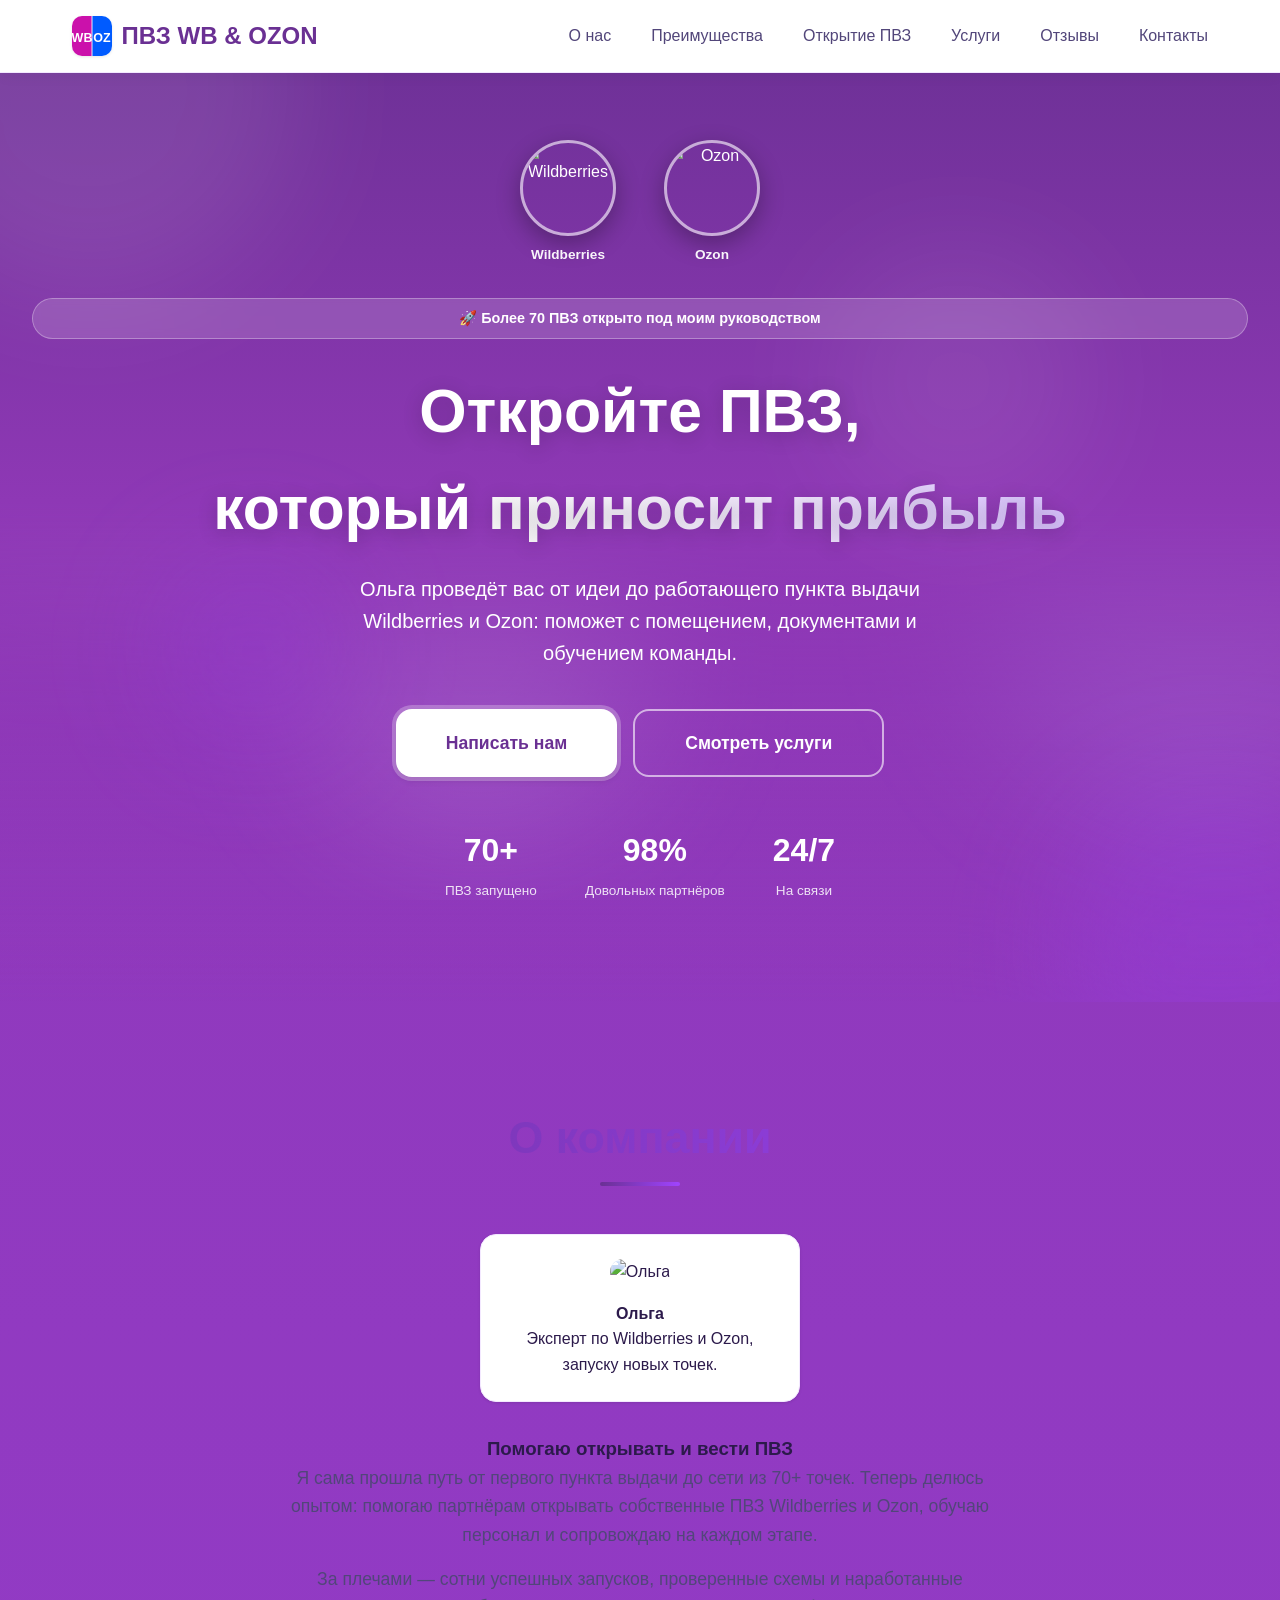
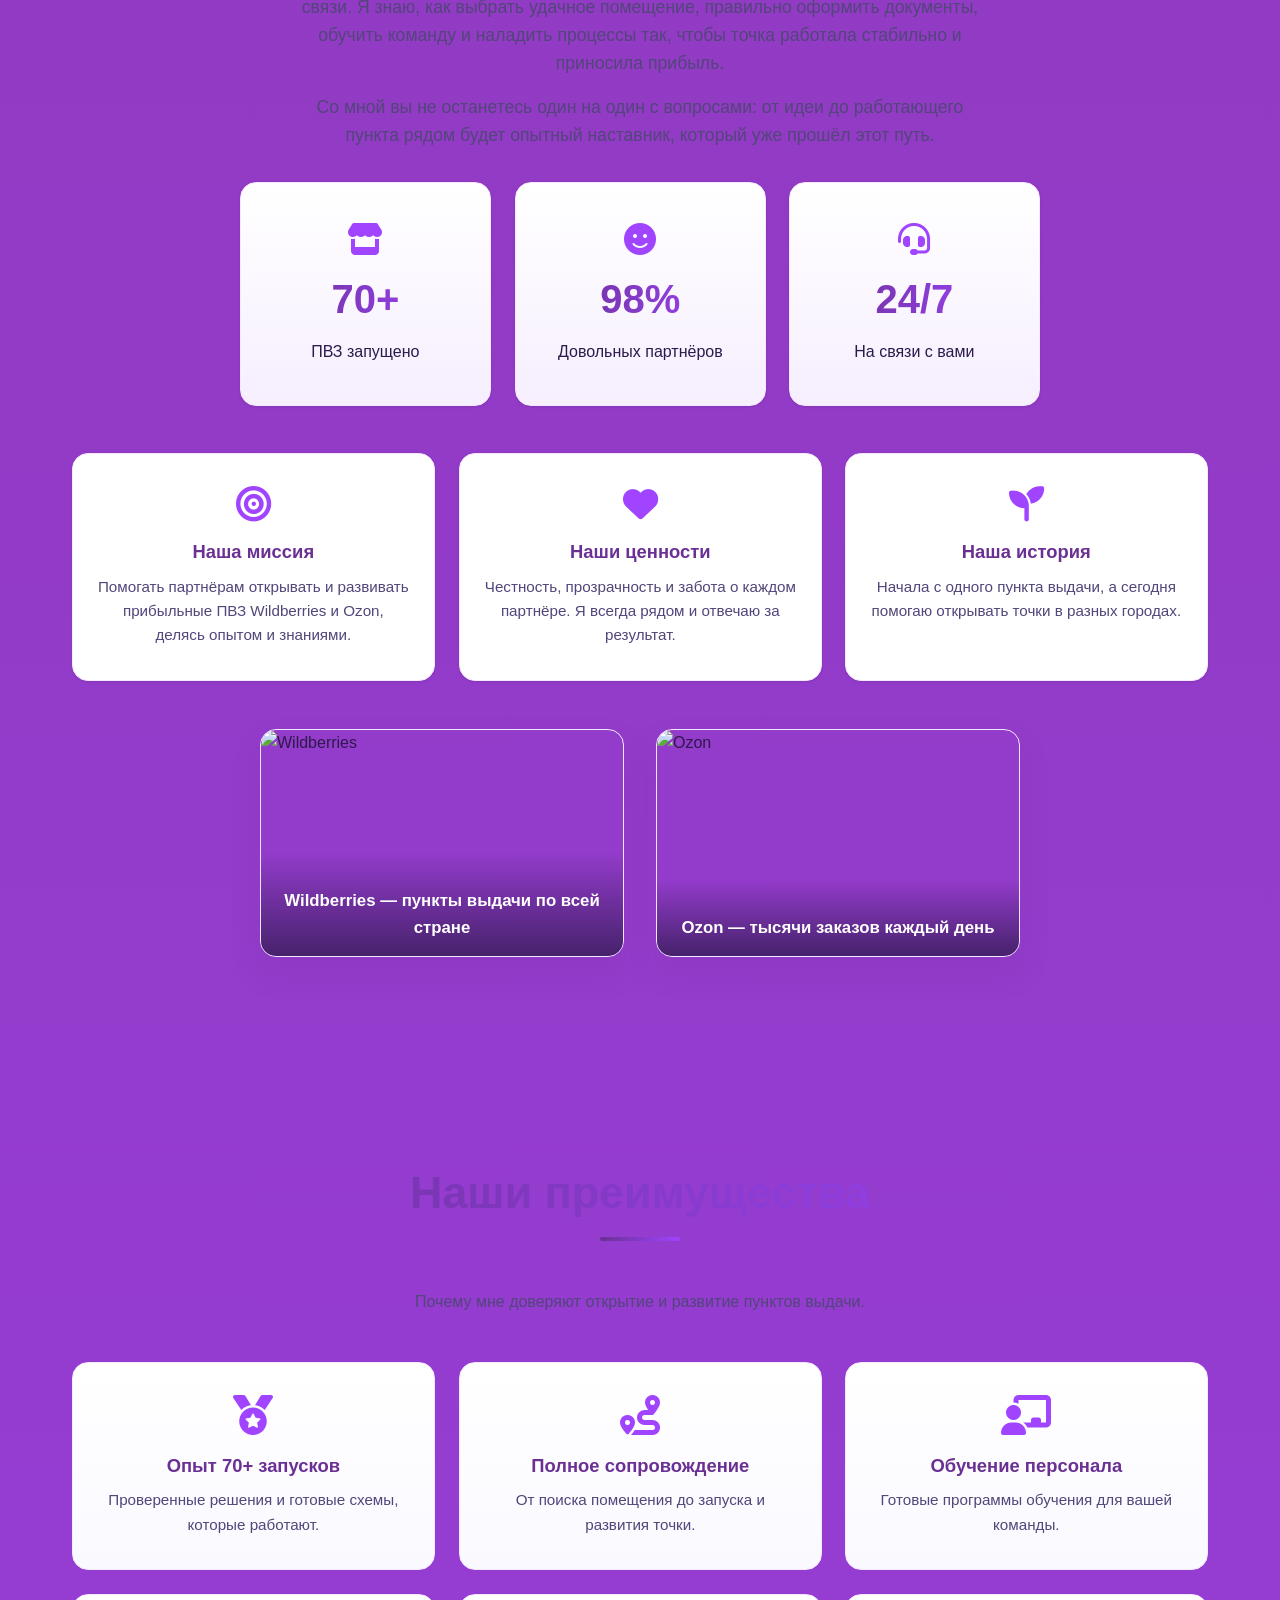
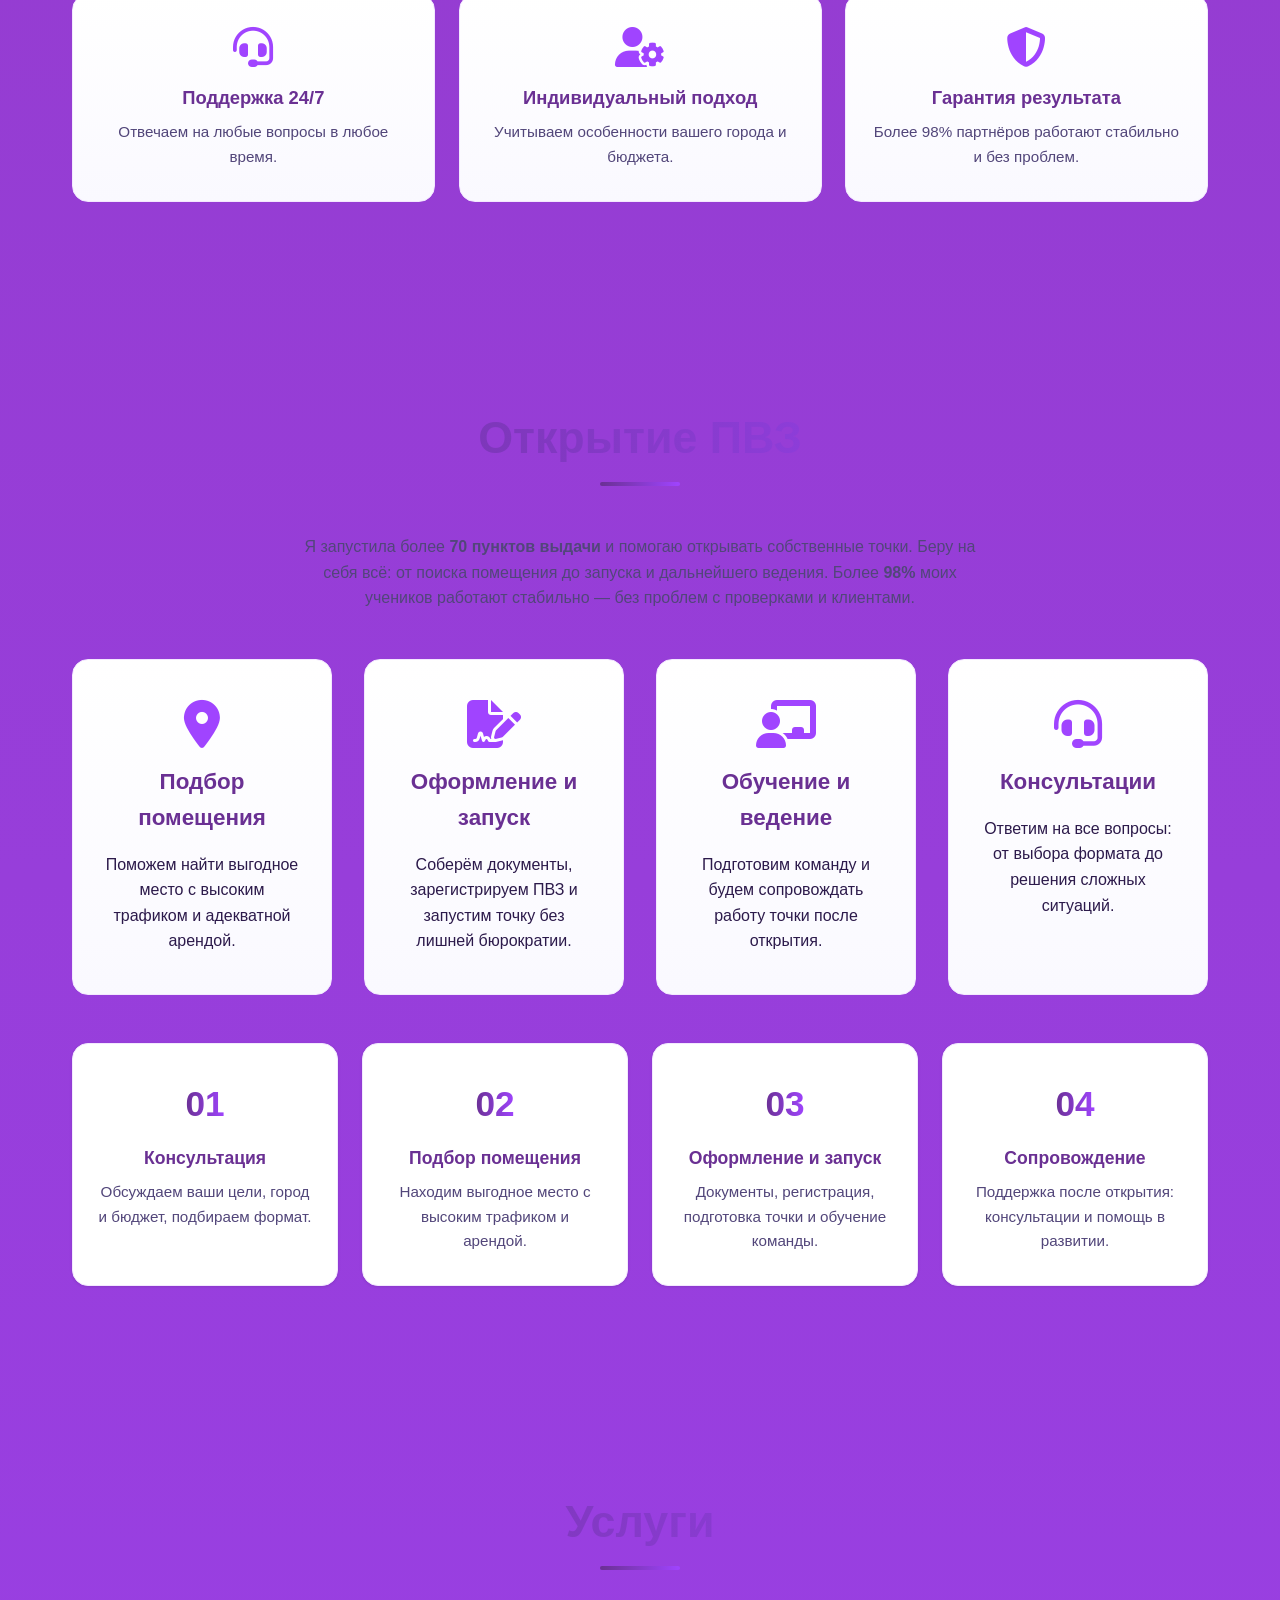
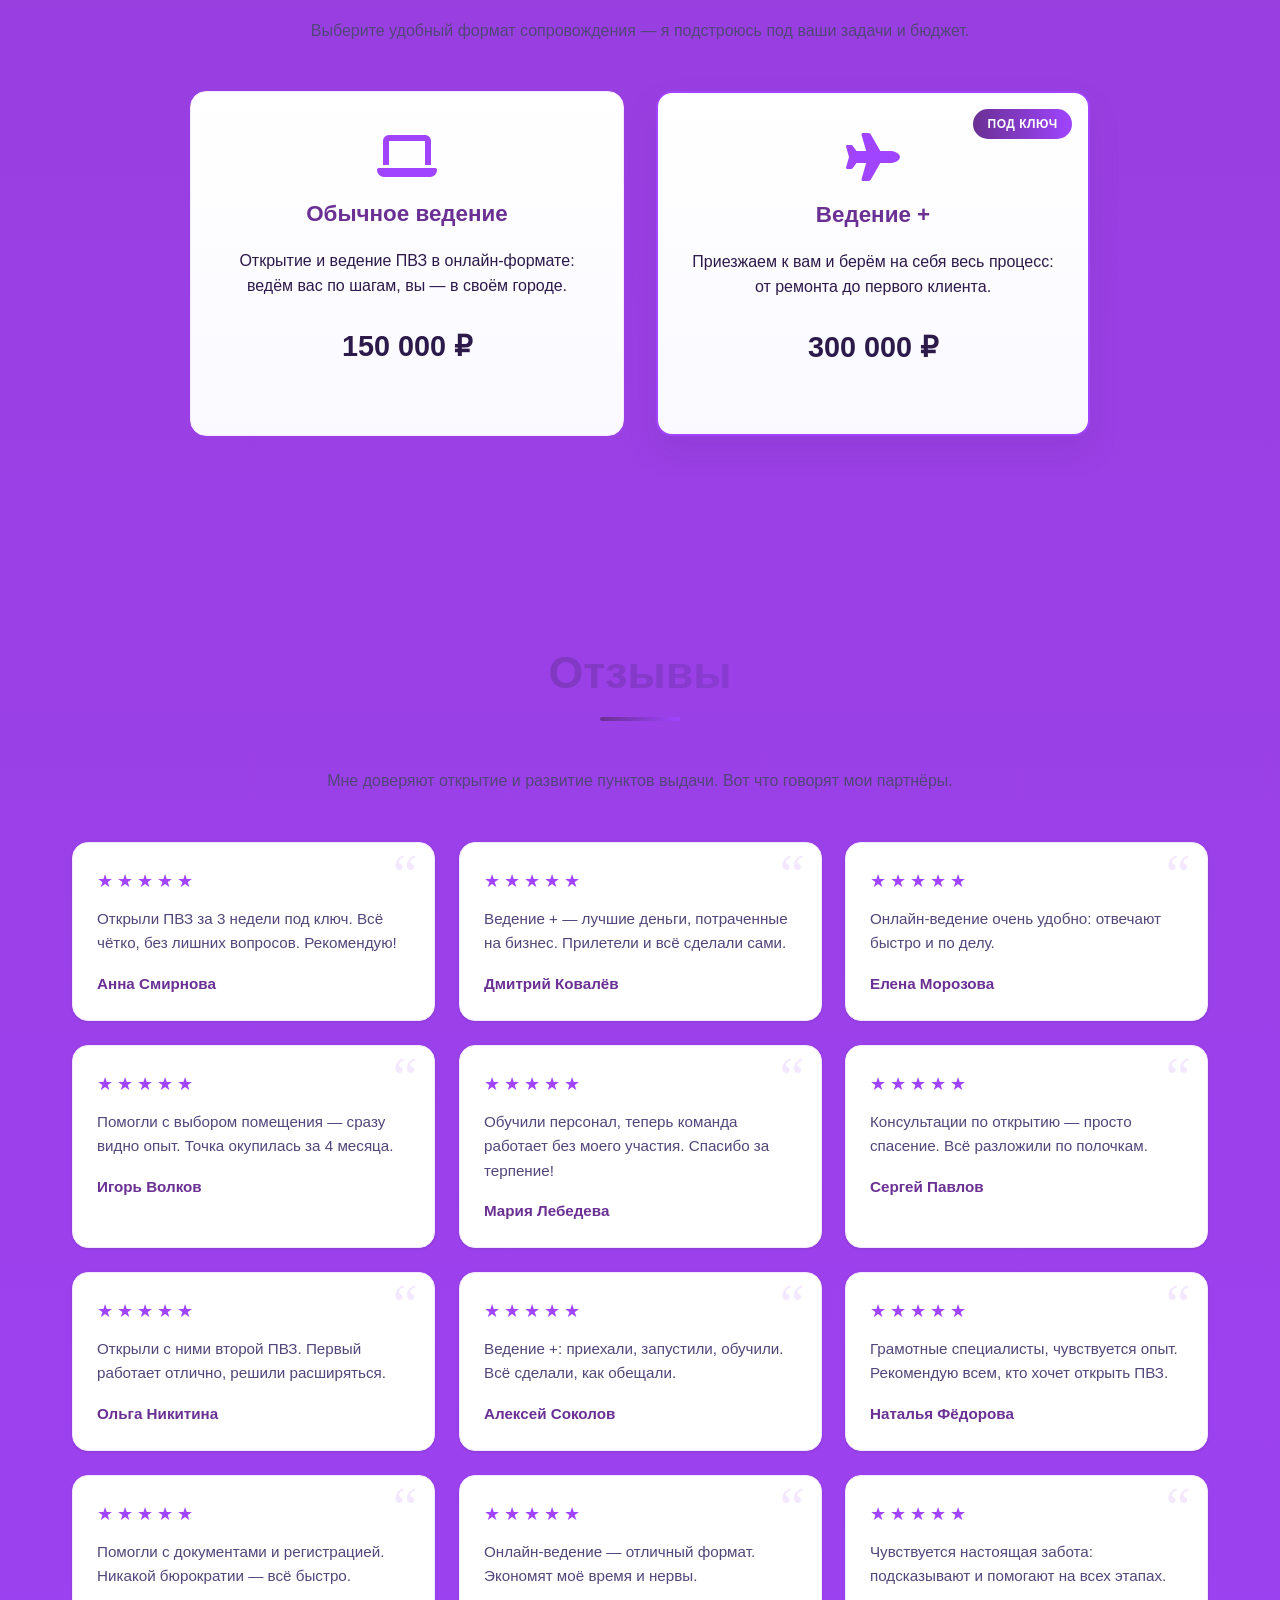
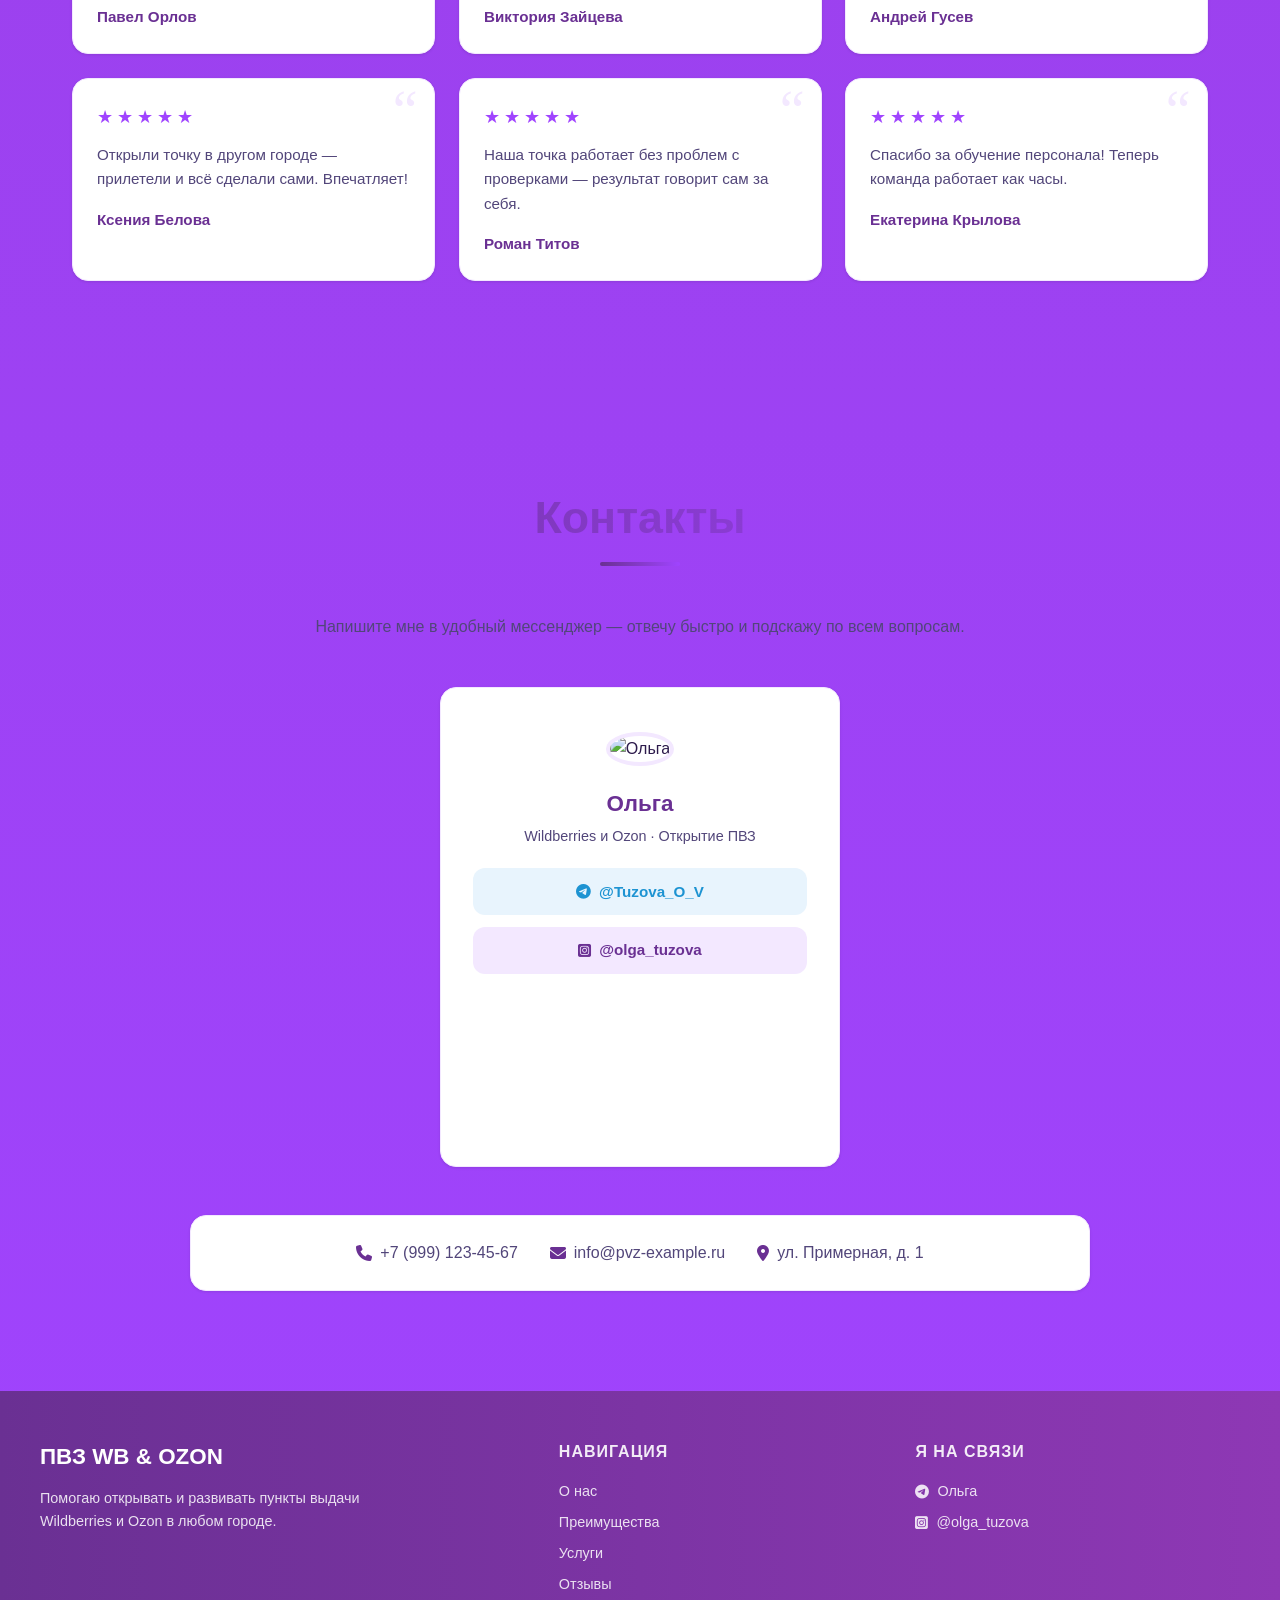
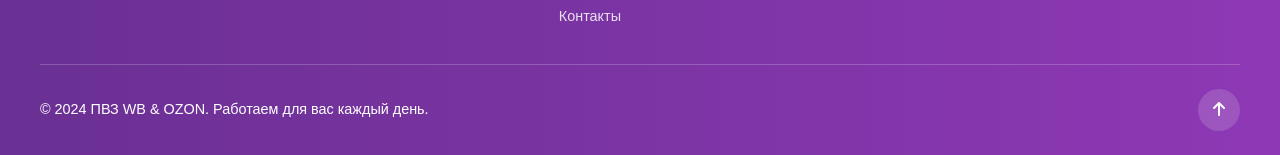
==== index.html @ 0ae3a9b0 "Rename index (2).html to index.html" ====
<!DOCTYPE html>
<html lang="ru">
<head>
    <meta charset="UTF-8">
    <meta name="viewport" content="width=device-width, initial-scale=1.0">
    <!-- 📝 Изменено название -->
    <title>ПВЗ WB  | Ольга</title>
    
    <!-- Подключение иконок Font Awesome -->
    <link rel="stylesheet" href="https://cdnjs.cloudflare.com/ajax/libs/font-awesome/6.5.2/css/all.min.css" crossorigin="anonymous" referrerpolicy="no-referrer" />
    <link rel="icon" href="data:image/svg+xml,%3Csvg xmlns='http://www.w3.org/2000/svg' viewBox='0 0 64 64'%3E%3Crect x='0' y='0' width='32' height='64' fill='%23cb11ab'/%3E%3Crect x='32' y='0' width='32' height='64' fill='%23005bff'/%3E%3Crect x='31' y='0' width='2' height='64' fill='white' opacity='0.7'/%3E%3Ctext x='16' y='42' font-family='Arial' font-size='20' font-weight='bold' fill='white' text-anchor='middle'%3EWB%3C/text%3E%3Ctext x='48' y='42' font-family='Arial' font-size='20' font-weight='bold' fill='white' text-anchor='middle'%3EOZ%3C/text%3E%3C/svg%3E" />

        <link rel="stylesheet" href="style.css">

<script type="text/javascript" src="https://gc.kis.v2.scr.kaspersky-labs.com/FD126C42-EBFA-4E12-B309-BB3FDD723AC1/main.js?attr=[base64]" nonce="78419b0316d70e937d0f4beb20b5c4fd" charset="UTF-8"></script></head>
<body>

<div class="bg-decor" aria-hidden="true">
    <div class="decor-blob decor-blob-1"></div>
    <div class="decor-blob decor-blob-2"></div>
    <div class="decor-blob decor-blob-3"></div>
</div>

<header class="header" id="header">
    <div class="nav-container">
        <div class="logo">
            <svg class="logo-icon" viewBox="0 0 64 64" xmlns="http://www.w3.org/2000/svg" aria-hidden="true">
                <rect x="0" y="0" width="32" height="64" fill="#cb11ab"/>
                <rect x="32" y="0" width="32" height="64" fill="#005bff"/>
                <rect x="31" y="0" width="2" height="64" fill="#fff" opacity="0.7"/>
                <text x="16" y="42" font-family="Arial, sans-serif" font-size="20" font-weight="bold" fill="#fff" text-anchor="middle">WB</text>
                <text x="48" y="42" font-family="Arial, sans-serif" font-size="20" font-weight="bold" fill="#fff" text-anchor="middle">OZ</text>
            </svg>
            ПВЗ WB & OZON
        </div>
        <nav>
            <ul class="nav-links" id="navLinks">
                <li><a href="#about">О нас</a></li>
                <li><a href="#advantages">Преимущества</a></li>
                <li><a href="#stats">Открытие ПВЗ</a></li>
                <li><a href="#services">Услуги</a></li>
                <li><a href="#reviews">Отзывы</a></li>
                <li><a href="#contact">Контакты</a></li>
            </ul>
        </nav>
        <div class="mobile-toggle" id="mobileToggle" aria-label="Открыть меню" aria-expanded="false">
            <div class="bar"></div>
            <div class="bar"></div>
            <div class="bar"></div>
        </div>
    </div>
</header>

<div class="nav-mobile" id="navMobile">
    <ul>
        <li><a href="#about" onclick="closeMobileMenu()">О нас</a></li>
        <li><a href="#advantages" onclick="closeMobileMenu()">Преимущества</a></li>
        <li><a href="#stats" onclick="closeMobileMenu()">Открытие ПВЗ</a></li>
        <li><a href="#services" onclick="closeMobileMenu()">Услуги</a></li>
        <li><a href="#reviews" onclick="closeMobileMenu()">Отзывы</a></li>
        <li><a href="#contact" onclick="closeMobileMenu()">Контакты</a></li>
    </ul>
</div>

<main>
    <section class="hero">
        <div class="hero-bg" aria-hidden="true">
            <div class="blob blob-1"></div>
            <div class="blob blob-2"></div>
            <div class="blob blob-3"></div>
            <div class="blob blob-4"></div>
        </div>
        <div class="hero-brands">
            <figure>
                <img src="vb.jpg" alt="Wildberries" class="brand-photo">
                <figcaption>Wildberries</figcaption>
            </figure>
            <figure>
                <img src="ozon.jpg" alt="Ozon" class="brand-photo">
                <figcaption>Ozon</figcaption>
            </figure>
        </div>
        <div class="hero-badge">🚀 Более 70 ПВЗ открыто под моим руководством</div>
        <h1>Откройте ПВЗ,<br>который <span class="gradient-text">приносит прибыль</span></h1>
        <p>Ольга проведёт вас от идеи до работающего пункта выдачи Wildberries и Ozon: поможет с помещением, документами и обучением команды.</p>
        <div class="hero-actions">
            <button class="cta-button" onclick="location.href='#contact'">Написать нам</button>
            <a href="#services" class="cta-button ghost">Смотреть услуги</a>
        </div>
        <div class="hero-stats">
            <div class="hero-stat">
                <span class="hero-stat-number">70+</span>
                <span class="hero-stat-label">ПВЗ запущено</span>
            </div>
            <div class="hero-stat">
                <span class="hero-stat-number">98%</span>
                <span class="hero-stat-label">Довольных партнёров</span>
            </div>
            <div class="hero-stat">
                <span class="hero-stat-number">24/7</span>
                <span class="hero-stat-label">На связи</span>
            </div>
        </div>
    </section>

    <section id="about" class="section">
        <h2 class="animate-on-scroll">О компании</h2>
        <div class="about-center animate-on-scroll">
            <div class="owner-card" onclick="openOwnerModal('olga')" role="button" tabindex="0" aria-label="Подробнее об Ольге">
                <img src="KSY03309.jpg" alt="Ольга" class="owner-img">
                <h4>Ольга</h4>
                <p>Эксперт по Wildberries и Ozon, запуску новых точек.</p>
            </div>
            <div class="about-text">
                <h3>Помогаю открывать и вести ПВЗ</h3>
                <p>Я сама прошла путь от первого пункта выдачи до сети из 70+ точек. Теперь делюсь опытом: помогаю партнёрам открывать собственные ПВЗ Wildberries и Ozon, обучаю персонал и сопровождаю на каждом этапе.</p>
                <p>За плечами — сотни успешных запусков, проверенные схемы и наработанные связи. Я знаю, как выбрать удачное помещение, правильно оформить документы, обучить команду и наладить процессы так, чтобы точка работала стабильно и приносила прибыль.</p>
                <p>Со мной вы не останетесь один на один с вопросами: от идеи до работающего пункта рядом будет опытный наставник, который уже прошёл этот путь.</p>
            </div>
            <div class="stats-row">
                <div class="stat-card animate-on-scroll">
                    <i class="fa-solid fa-store"></i>
                    <span class="stat-number">70+</span>
                    <span>ПВЗ запущено</span>
                </div>
                <div class="stat-card animate-on-scroll">
                    <i class="fa-solid fa-face-smile"></i>
                    <span class="stat-number">98%</span>
                    <span>Довольных партнёров</span>
                </div>
                <div class="stat-card animate-on-scroll">
                    <i class="fa-solid fa-headset"></i>
                    <span class="stat-number">24/7</span>
                    <span>На связи с вами</span>
                </div>
            </div>
        </div>
        <div class="company-info">
            <div class="company-info-item animate-on-scroll">
                <i class="fa-solid fa-bullseye"></i>
                <h4>Наша миссия</h4>
                <p>Помогать партнёрам открывать и развивать прибыльные ПВЗ Wildberries и Ozon, делясь опытом и знаниями.</p>
            </div>
            <div class="company-info-item animate-on-scroll">
                <i class="fa-solid fa-heart"></i>
                <h4>Наши ценности</h4>
                <p>Честность, прозрачность и забота о каждом партнёре. Я всегда рядом и отвечаю за результат.</p>
            </div>
            <div class="company-info-item animate-on-scroll">
                <i class="fa-solid fa-seedling"></i>
                <h4>Наша история</h4>
                <p>Начала с одного пункта выдачи, а сегодня помогаю открывать точки в разных городах.</p>
            </div>
        </div>
        <div class="brands-grid">
            <figure class="brand-card animate-on-scroll">
                <img src="vb.jpg" alt="Wildberries">
                <figcaption>Wildberries — пункты выдачи по всей стране</figcaption>
            </figure>
            <figure class="brand-card animate-on-scroll">
                <img src="ozon.jpg" alt="Ozon">
                <figcaption>Ozon — тысячи заказов каждый день</figcaption>
            </figure>
        </div>
    </section>

    <section id="advantages" class="section">
        <h2 class="animate-on-scroll">Наши преимущества</h2>
        <p style="text-align: center; max-width: 700px; margin: 0 auto 3rem; color: var(--text-medium);" class="animate-on-scroll">
            Почему мне доверяют открытие и развитие пунктов выдачи.
        </p>
        <div class="advantages-grid">
            <div class="advantage-card animate-on-scroll" onclick="openInfoModal('Опыт 70+ запусков', 'Я открыла более 70 пунктов выдачи в разных городах. За это время отработала все этапы запуска: от выбора помещения до первых клиентов. Вы получаете готовые решения и проверенные схемы, которые экономят время и деньги.')" role="button" tabindex="0" aria-label="Подробнее: Опыт 70+ запусков">
                <i class="fa-solid fa-medal"></i>
                <h4>Опыт 70+ запусков</h4>
                <p>Проверенные решения и готовые схемы, которые работают.</p>
            </div>
            <div class="advantage-card animate-on-scroll" onclick="openInfoModal('Полное сопровождение', 'Беру на себя весь процесс: подбор помещения, оформление документов, регистрация ПВЗ, обучение персонала и запуск. Вы всегда знаете, что происходит, и получаете отчёт на каждом этапе.')" role="button" tabindex="0" aria-label="Подробнее: Полное сопровождение">
                <i class="fa-solid fa-route"></i>
                <h4>Полное сопровождение</h4>
                <p>От поиска помещения до запуска и развития точки.</p>
            </div>
            <div class="advantage-card animate-on-scroll" onclick="openInfoModal('Обучение персонала', 'Готовые программы обучения для вашей команды: как работать с клиентами, принимать и выдавать заказы, решать спорные ситуации. Ваши сотрудники будут работать уверенно с первого дня.')" role="button" tabindex="0" aria-label="Подробнее: Обучение персонала">
                <i class="fa-solid fa-chalkboard-user"></i>
                <h4>Обучение персонала</h4>
                <p>Готовые программы обучения для вашей команды.</p>
            </div>
            <div class="advantage-card animate-on-scroll" onclick="openInfoModal('Поддержка 24/7', 'Я на связи в любое время: отвечаю на вопросы, помогаю решать сложные ситуации и подсказываю, как улучшить работу точки. Вы никогда не останетесь без поддержки.')" role="button" tabindex="0" aria-label="Подробнее: Поддержка 24/7">
                <i class="fa-solid fa-headset"></i>
                <h4>Поддержка 24/7</h4>
                <p>Отвечаем на любые вопросы в любое время.</p>
            </div>
            <div class="advantage-card animate-on-scroll" onclick="openInfoModal('Индивидуальный подход', 'Учитываю особенности вашего города, района и бюджета. Подбираю оптимальный формат и помогаю принять правильные решения именно для вашей ситуации.')" role="button" tabindex="0" aria-label="Подробнее: Индивидуальный подход">
                <i class="fa-solid fa-user-gear"></i>
                <h4>Индивидуальный подход</h4>
                <p>Учитываем особенности вашего города и бюджета.</p>
            </div>
            <div class="advantage-card animate-on-scroll" onclick="openInfoModal('Гарантия результата', 'Более 98% моих партнёров работают стабильно и без проблем с проверками. Я отвечаю за результат и сопровождаю вас до тех пор, пока точка не начнёт приносить прибыль.')" role="button" tabindex="0" aria-label="Подробнее: Гарантия результата">
                <i class="fa-solid fa-shield-halved"></i>
                <h4>Гарантия результата</h4>
                <p>Более 98% партнёров работают стабильно и без проблем.</p>
            </div>
        </div>
    </section>

    <section id="stats" class="section">
        <h2 class="animate-on-scroll">Открытие ПВЗ</h2>
        <p style="text-align: center; max-width: 700px; margin: 0 auto 3rem; color: var(--text-medium);" class="animate-on-scroll">
          Я запустила более <strong>70 пунктов выдачи</strong> и помогаю открывать собственные точки. Беру на себя всё: от поиска помещения до запуска и дальнейшего ведения. Более <strong>98%</strong> моих учеников работают стабильно — без проблем с проверками и клиентами.
        </p>
        <div class="services-grid">
            <div class="service-card animate-on-scroll">
                <i class="fa-solid fa-location-dot"></i>
                <h4>Подбор помещения</h4>
                <p>Поможем найти выгодное место с высоким трафиком и адекватной арендой.</p>
            </div>
            <div class="service-card animate-on-scroll">
                <i class="fa-solid fa-file-signature"></i>
                <h4>Оформление и запуск</h4>
                <p>Соберём документы, зарегистрируем ПВЗ и запустим точку без лишней бюрократии.</p>
            </div>
            <div class="service-card animate-on-scroll">
                <i class="fa-solid fa-chalkboard-user"></i>
                <h4>Обучение и ведение</h4>
                <p>Подготовим команду и будем сопровождать работу точки после открытия.</p>
            </div>
            <div class="service-card animate-on-scroll">
                <i class="fa-solid fa-headset"></i>
                <h4>Консультации</h4>
                <p>Ответим на все вопросы: от выбора формата до решения сложных ситуаций.</p>
            </div>
        </div>
        <div class="steps">
            <div class="step animate-on-scroll">
                <span class="step-number">01</span>
                <h4>Консультация</h4>
                <p>Обсуждаем ваши цели, город и бюджет, подбираем формат.</p>
            </div>
            <div class="step animate-on-scroll">
                <span class="step-number">02</span>
                <h4>Подбор помещения</h4>
                <p>Находим выгодное место с высоким трафиком и арендой.</p>
            </div>
            <div class="step animate-on-scroll">
                <span class="step-number">03</span>
                <h4>Оформление и запуск</h4>
                <p>Документы, регистрация, подготовка точки и обучение команды.</p>
            </div>
            <div class="step animate-on-scroll">
                <span class="step-number">04</span>
                <h4>Сопровождение</h4>
                <p>Поддержка после открытия: консультации и помощь в развитии.</p>
            </div>
        </div>
    </section>

    <section id="services" class="section">
        <h2 class="animate-on-scroll">Услуги</h2>
        <p style="text-align: center; max-width: 700px; margin: 0 auto 3rem; color: var(--text-medium);" class="animate-on-scroll">
            Выберите удобный формат сопровождения — я подстроюсь под ваши задачи и бюджет.
        </p>
        <div class="pricing-grid">
            <div class="service-card card-photo-wb animate-on-scroll" onclick="openInfoModal('Обычное ведение — 150 000 ₽', 'Что входит в онлайн-ведение:\n\n• Подбор помещения и проверка локации;\n• Помощь с документами и регистрацией ПВЗ;\n• Пошаговый план запуска и чек-листы;\n• Обучение персонала в онлайн-формате;\n• Сопровождение и консультации на всех этапах;\n• Разбор ошибок и рекомендации по улучшению работы.\n\nВы работаете в своём городе, а я веду вас по шагам и отвечаю на вопросы.')" role="button" tabindex="0" aria-label="Подробнее: Обычное ведение">
                <i class="fa-solid fa-laptop"></i>
                <h4>Обычное ведение</h4>
                <p>Открытие и ведение ПВЗ в онлайн-формате: ведём вас по шагам, вы — в своём городе.</p>
                <div class="price">150 000 ₽</div>
            </div>
            <div class="service-card featured card-photo-ozon animate-on-scroll" onclick="openInfoModal('Ведение + — 300 000 ₽', 'Что входит в формат «под ключ»:\n\n• Приезжаю в ваш город и беру процесс на себя;\n• Подбор помещения и переговоры с арендодателем;\n• Ремонт и подготовка точки к открытию;\n• Оформление документов и регистрация ПВЗ;\n• Обучение персонала на месте;\n• Запуск и первые дни работы вместе с вами;\n• Дальнейшее сопровождение и поддержка.\n\nВы получаете готовый работающий ПВЗ без вашего участия в рутине.')" role="button" tabindex="0" aria-label="Подробнее: Ведение +">
                <span class="badge">Под ключ</span>
                <i class="fa-solid fa-plane"></i>
                <h4>Ведение +</h4>
                <p>Приезжаем к вам и берём на себя весь процесс: от ремонта до первого клиента.</p>
                <div class="price">300 000 ₽</div>
            </div>
        </div>
    </section>

    <section id="reviews" class="section reviews-section">
        <h2 class="animate-on-scroll">Отзывы</h2>
        <p style="text-align: center; max-width: 700px; margin: 0 auto 3rem; color: var(--text-medium);" class="animate-on-scroll">
            Мне доверяют открытие и развитие пунктов выдачи. Вот что говорят мои партнёры.
        </p>
        <div class="reviews-grid">
            <div class="review-card animate-on-scroll">
                <div class="review-stars">★★★★★</div>
                <p>Открыли ПВЗ за 3 недели под ключ. Всё чётко, без лишних вопросов. Рекомендую!</p>
                <div class="review-author">Анна Смирнова</div>
            </div>
            <div class="review-card animate-on-scroll">
                <div class="review-stars">★★★★★</div>
                <p>Ведение + — лучшие деньги, потраченные на бизнес. Прилетели и всё сделали сами.</p>
                <div class="review-author">Дмитрий Ковалёв</div>
            </div>
            <div class="review-card animate-on-scroll">
                <div class="review-stars">★★★★★</div>
                <p>Онлайн-ведение очень удобно: отвечают быстро и по делу.</p>
                <div class="review-author">Елена Морозова</div>
            </div>
            <div class="review-card animate-on-scroll">
                <div class="review-stars">★★★★★</div>
                <p>Помогли с выбором помещения — сразу видно опыт. Точка окупилась за 4 месяца.</p>
                <div class="review-author">Игорь Волков</div>
            </div>
            <div class="review-card animate-on-scroll">
                <div class="review-stars">★★★★★</div>
                <p>Обучили персонал, теперь команда работает без моего участия. Спасибо за терпение!</p>
                <div class="review-author">Мария Лебедева</div>
            </div>
            <div class="review-card animate-on-scroll">
                <div class="review-stars">★★★★★</div>
                <p>Консультации по открытию — просто спасение. Всё разложили по полочкам.</p>
                <div class="review-author">Сергей Павлов</div>
            </div>
            <div class="review-card animate-on-scroll">
                <div class="review-stars">★★★★★</div>
                <p>Открыли с ними второй ПВЗ. Первый работает отлично, решили расширяться.</p>
                <div class="review-author">Ольга Никитина</div>
            </div>
            <div class="review-card animate-on-scroll">
                <div class="review-stars">★★★★★</div>
                <p>Ведение +: приехали, запустили, обучили. Всё сделали, как обещали.</p>
                <div class="review-author">Алексей Соколов</div>
            </div>
            <div class="review-card animate-on-scroll">
                <div class="review-stars">★★★★★</div>
                <p>Грамотные специалисты, чувствуется опыт. Рекомендую всем, кто хочет открыть ПВЗ.</p>
                <div class="review-author">Наталья Фёдорова</div>
            </div>
            <div class="review-card animate-on-scroll">
                <div class="review-stars">★★★★★</div>
                <p>Помогли с документами и регистрацией. Никакой бюрократии — всё быстро.</p>
                <div class="review-author">Павел Орлов</div>
            </div>
            <div class="review-card animate-on-scroll">
                <div class="review-stars">★★★★★</div>
                <p>Онлайн-ведение — отличный формат. Экономят моё время и нервы.</p>
                <div class="review-author">Виктория Зайцева</div>
            </div>
            <div class="review-card animate-on-scroll">
                <div class="review-stars">★★★★★</div>
                <p>Чувствуется настоящая забота: подсказывают и помогают на всех этапах.</p>
                <div class="review-author">Андрей Гусев</div>
            </div>
            <div class="review-card animate-on-scroll">
                <div class="review-stars">★★★★★</div>
                <p>Открыли точку в другом городе — прилетели и всё сделали сами. Впечатляет!</p>
                <div class="review-author">Ксения Белова</div>
            </div>
            <div class="review-card animate-on-scroll">
                <div class="review-stars">★★★★★</div>
                <p>Наша точка работает без проблем с проверками — результат говорит сам за себя.</p>
                <div class="review-author">Роман Титов</div>
            </div>
            <div class="review-card animate-on-scroll">
                <div class="review-stars">★★★★★</div>
                <p>Спасибо за обучение персонала! Теперь команда работает как часы.</p>
                <div class="review-author">Екатерина Крылова</div>
            </div>
        </div>
    </section>

    <section id="contact" class="section">
        <h2 class="animate-on-scroll">Контакты</h2>
        <p style="text-align: center; max-width: 700px; margin: 0 auto 3rem; color: var(--text-medium);" class="animate-on-scroll">
            Напишите мне в удобный мессенджер — отвечу быстро и подскажу по всем вопросам.
        </p>
        <div class="contact-cards">
            <div class="contact-card animate-on-scroll">
                <img src="KSY03309.jpg" alt="Ольга" class="contact-card-img">
                <h3>Ольга</h3>
                <p class="contact-card-role">Wildberries и Ozon · Открытие ПВЗ</p>
                <div class="contact-card-links">
                    <a href="https://t.me/Tuzova_O_V" target="_blank" rel="noopener" class="contact-link tg">
                        <i class="fa-brands fa-telegram"></i> @Tuzova_O_V
                    </a>
                    <a href="https://instagram.com/olga_tuzova" target="_blank" rel="noopener" class="contact-link ig">
                        <i class="fa-brands fa-square-instagram"></i> @olga_tuzova
                    </a>
                </div>
            </div>
        </div>
        <div class="contact-extra">
            <div>
                <i class="fa-solid fa-phone"></i>
                <a href="tel:+79991234567">+7 (999) 123-45-67</a>
            </div>
            <div>
                <i class="fa-solid fa-envelope"></i>
                <a href="mailto:info@pvz-example.ru">info@pvz-example.ru</a>
            </div>
            <div>
                <i class="fa-solid fa-location-dot"></i> ул. Примерная, д. 1
            </div>
        </div>
    </section>
</main>

<footer>
    <div class="footer-container">
        <div class="footer-brand">
            <div class="footer-logo">ПВЗ WB & OZON</div>
            <p>Помогаю открывать и развивать пункты выдачи Wildberries и Ozon в любом городе.</p>
        </div>
        <div class="footer-nav">
            <h4>Навигация</h4>
            <ul>
                <li><a href="#about">О нас</a></li>
                <li><a href="#advantages">Преимущества</a></li>
                <li><a href="#services">Услуги</a></li>
                <li><a href="#reviews">Отзывы</a></li>
                <li><a href="#contact">Контакты</a></li>
            </ul>
        </div>
        <div class="footer-social">
            <h4>Я на связи</h4>
            <a href="https://t.me/Tuzova_O_V" target="_blank" rel="noopener"><i class="fa-brands fa-telegram"></i> Ольга</a>
            <a href="https://instagram.com/olga_tuzova" target="_blank" rel="noopener"><i class="fa-brands fa-square-instagram"></i> @olga_tuzova</a>
        </div>
    </div>
    <div class="footer-bottom">
        <p>&copy; 2024 ПВЗ WB & OZON. Работаем для вас каждый день.</p>
        <button class="back-to-top" onclick="window.scrollTo({top: 0, behavior: 'smooth'})" aria-label="Наверх"><i class="fa-solid fa-arrow-up"></i></button>
    </div>
</footer>

<!-- Модальное окно с биографией -->
<div class="modal-overlay" id="ownerModal" aria-hidden="true">
    <div class="modal">
        <button class="modal-close" id="modalClose" aria-label="Закрыть">&times;</button>
        <img id="modalImg" src="" alt="" class="modal-img">
        <h3 id="modalName"></h3>
        <div class="modal-meta">
            <span id="modalAge"></span>
            <span id="modalBirthday"></span>
        </div>
        <p id="modalBio"></p>
    </div>
</div>

<!-- Модальное окно с доп. информацией -->
<div class="modal-overlay" id="infoModal" aria-hidden="true">
    <div class="modal">
        <button class="modal-close" id="infoModalClose" aria-label="Закрыть">&times;</button>
        <h3 id="infoModalTitle"></h3>
        <p id="infoModalText"></p>
    </div>
</div>

<script>
    // Мобильное меню
    const mobileToggle = document.getElementById('mobileToggle');
    const navMobile = document.getElementById('navMobile');
    const navLinks = document.getElementById('navLinks');

    mobileToggle.addEventListener('click', () => {
        mobileToggle.classList.toggle('active');
        navMobile.classList.toggle('active');
        navLinks.classList.toggle('active');
        const isOpen = navMobile.classList.contains('active');
        mobileToggle.setAttribute('aria-expanded', isOpen);
    });

    function closeMobileMenu() {
        mobileToggle.classList.remove('active');
        navMobile.classList.remove('active');
        navLinks.classList.remove('active');
        mobileToggle.setAttribute('aria-expanded', 'false');
    }

    // Тень шапки при скролле
    const header = document.getElementById('header');
    window.addEventListener('scroll', () => {
        header.classList.toggle('scrolled', window.scrollY > 50);
    });

    // Каскадные задержки: элементы внутри одной сетки появляются по очереди
    document.querySelectorAll('.animate-on-scroll').forEach(el => {
        const siblings = Array.from(el.parentElement.children)
            .filter(c => c.classList.contains('animate-on-scroll'));
        const idx = siblings.indexOf(el);
        if (idx > 0) {
            el.style.transitionDelay = (idx * 0.1).toFixed(2) + 's';
        }
    });

    // Появление элементов при скролле
    const observer = new IntersectionObserver((entries) => {
        entries.forEach(entry => {
            if (entry.isIntersecting) {
                const el = entry.target;
                el.classList.add('is-visible');
                observer.unobserve(el);
                // После появления: снимаем задержку и возвращаем быстрый
                // transition, чтобы hover-эффекты карточек работали мгновенно
                const delay = (parseFloat(el.style.transitionDelay) || 0) * 1000;
                setTimeout(() => {
                    el.style.transitionDelay = '';
                    el.style.transition = 'transform 0.45s cubic-bezier(0.22, 1, 0.36, 1), box-shadow 0.45s ease, filter 0.45s ease';
                }, delay + 1000);
            }
        });
    }, { threshold: 0.15 });

    document.querySelectorAll('.animate-on-scroll').forEach(el => observer.observe(el));

    // Блокировка прокрутки с компенсацией скроллбара (чтобы экран не дёргался)
    function lockScroll() {
        const scrollbarWidth = window.innerWidth - document.documentElement.clientWidth;
        document.body.style.paddingRight = scrollbarWidth + 'px';
        document.body.style.overflow = 'hidden';
    }
    function unlockScroll() {
        document.body.style.paddingRight = '';
        document.body.style.overflow = '';
    }

    // Модальное окно с биографией владельцев
    const ownerData = {
        olga: {
            img: 'KSY03309.jpg',
            name: 'Ольга',
            age: '39 лет',
            birthday: 'День рождения: 08.11.1986',
            bio: 'Знаю всё о том, как открыть прибыльный ПВЗ Wildberries и Ozon. Поделюсь секретами сервиса 5*: от выбора помещения до обучения персонала. Уже 3 года помогаю партнёрам открывать и запускать свои точки.'
        }
    };

    function openOwnerModal(key) {
        const data = ownerData[key];
        if (!data) return;
        document.getElementById('modalImg').src = data.img;
        document.getElementById('modalImg').alt = data.name;
        document.getElementById('modalName').textContent = data.name;
        document.getElementById('modalAge').textContent = data.age;
        document.getElementById('modalBirthday').textContent = data.birthday;
        document.getElementById('modalBio').textContent = data.bio;
        const modal = document.getElementById('ownerModal');
        modal.classList.add('active');
        modal.setAttribute('aria-hidden', 'false');
        lockScroll();
    }

    function closeOwnerModal() {
        const modal = document.getElementById('ownerModal');
        modal.classList.remove('active');
        modal.setAttribute('aria-hidden', 'true');
        unlockScroll();
    }

    document.getElementById('modalClose').addEventListener('click', closeOwnerModal);
    document.getElementById('ownerModal').addEventListener('click', (e) => {
        if (e.target === e.currentTarget) closeOwnerModal();
    });
    document.addEventListener('keydown', (e) => {
        if (e.key === 'Escape') closeOwnerModal();
    });

    // Плавная смена фона при скролле: от фиолетового (первая страница) к светлому (контакты)
    const bgStops = [
        { top: [142, 56, 181], bottom: [160, 68, 255] },   // первая страница: фиолетовый
        { top: [243, 232, 255], bottom: [230, 217, 255] }, // середина: светло-фиолетовый
        { top: [250, 249, 255], bottom: [238, 242, 255] }  // контакты: почти белый
    ];

    function lerpColor(a, b, t) {
        return Math.round(a + (b - a) * t);
    }

    function updateBg() {
        const doc = document.documentElement;
        const max = doc.scrollHeight - window.innerHeight;
        const progress = max > 0 ? Math.min(1, Math.max(0, window.scrollY / max)) : 0;
        const eased = Math.pow(progress, 0.8);
        const seg = eased * (bgStops.length - 1);
        const idx = Math.min(Math.floor(seg), bgStops.length - 2);
        const t = seg - idx;
        const from = bgStops[idx];
        const to = bgStops[idx + 1];
        const top = [lerpColor(from.top[0], to.top[0], t), lerpColor(from.top[1], to.top[1], t), lerpColor(from.top[2], to.top[2], t)];
        const bottom = [lerpColor(from.bottom[0], to.bottom[0], t), lerpColor(from.bottom[1], to.bottom[1], t), lerpColor(from.bottom[2], to.bottom[2], t)];
        document.body.style.background = 'linear-gradient(180deg, rgb(' + top.join(',') + ') 0%, rgb(' + bottom.join(',') + ') 100%)';
    }

    let bgTicking = false;
    function onBgScroll() {
        if (!bgTicking) {
            requestAnimationFrame(() => {
                updateBg();
                bgTicking = false;
            });
            bgTicking = true;
        }
    }
    window.addEventListener('scroll', onBgScroll, { passive: true });
    window.addEventListener('resize', onBgScroll);
    updateBg();

    // Модальное окно с доп. информацией
    function openInfoModal(title, text) {
        document.getElementById('infoModalTitle').textContent = title;
        document.getElementById('infoModalText').textContent = text;
        const modal = document.getElementById('infoModal');
        modal.classList.add('active');
        modal.setAttribute('aria-hidden', 'false');
        lockScroll();
    }

    function closeInfoModal() {
        const modal = document.getElementById('infoModal');
        modal.classList.remove('active');
        modal.setAttribute('aria-hidden', 'true');
        unlockScroll();
    }

    document.getElementById('infoModalClose').addEventListener('click', closeInfoModal);
    document.getElementById('infoModal').addEventListener('click', (e) => {
        if (e.target === e.currentTarget) closeInfoModal();
    });
    document.addEventListener('keydown', (e) => {
        if (e.key === 'Escape') closeInfoModal();
    });
</script>

</body>
</html>
---- style.css ----
/* Сброс и плавность */
        * {
            margin: 0;
            padding: 0;
            box-sizing: border-box;
        }
        
        html {
            scroll-behavior: smooth;
            font-size: 16px;
        }
        
        body {
            font-family: 'Inter', -apple-system, BlinkMacSystemFont, sans-serif;
            line-height: 1.6;
            color: #2c1a4b;
            background: linear-gradient(180deg, #8e38b5 0%, #a044ff 100%);
            overflow-x: hidden;
        }

        /* Декоративный фон страницы */
        .bg-decor {
            position: fixed;
            inset: 0;
            z-index: -1;
            pointer-events: none;
            overflow: hidden;
        }
        .bg-decor .decor-blob {
            position: absolute;
            border-radius: 50%;
            filter: blur(80px);
            opacity: 0.35;
            animation: float 18s ease-in-out infinite;
        }
        .bg-decor .decor-blob-1 {
            width: 500px;
            height: 500px;
            background: #d9c2ff;
            top: 8%;
            left: -150px;
        }
        .bg-decor .decor-blob-2 {
            width: 420px;
            height: 420px;
            background: #c7b8ff;
            bottom: 12%;
            right: -130px;
            animation-delay: 6s;
        }
        .bg-decor .decor-blob-3 {
            width: 320px;
            height: 320px;
            background: #e6d9ff;
            top: 55%;
            left: 25%;
            animation-delay: 12s;
        }

        :root {
            --primary-purple: #6a3093;
            --secondary-purple: #a044ff;
            --light-purple: #f3e8ff;
            --text-medium: #52467a;
            --border-radius: 16px;
            --transition-speed: 0.3s;
            --shadow-sm: 0 1px 3px rgba(0,0,0,0.1);
            --shadow-md: 0 4px 6px rgba(0,0,0,0.1);
            --shadow-lg: 0 15px 30px rgba(106, 48, 147, 0.15);
        }

        /* Анимация появления элементов при скролле */
        .animate-on-scroll {
            opacity: 0;
            transform: translateY(48px) scale(0.96);
            filter: blur(6px);
            transition:
                opacity 0.7s cubic-bezier(0.22, 1, 0.36, 1),
                transform 0.9s cubic-bezier(0.22, 1, 0.36, 1),
                filter 0.9s ease;
            will-change: opacity, transform, filter;
        }
        /* Заголовки секций — более выразительный «вылет» */
        h2.animate-on-scroll {
            transform: translateY(70px);
        }

        /* Карточки — эффектное 3D-появление с наклоном */
        .stat-card.animate-on-scroll,
        .company-info-item.animate-on-scroll,
        .brand-card.animate-on-scroll,
        .advantage-card.animate-on-scroll,
        .service-card.animate-on-scroll,
        .review-card.animate-on-scroll,
        .contact-card.animate-on-scroll,
        .step.animate-on-scroll {
            transform: perspective(900px) rotateX(14deg) translateY(60px) scale(0.92);
            transform-origin: center bottom;
        }

        /* Видимое состояние — объявлено ПОСЛЕ правил трансформаций,
           чтобы перекрыть их (одинаковая специфичность решается порядком) */
        .animate-on-scroll.is-visible {
            opacity: 1;
            transform: none;
            filter: blur(0);
        }

        /* Иконки внутри карточек — «пружинный» поп с поворотом */
        .animate-on-scroll .fa-solid,
        .animate-on-scroll .fa-brands {
            display: inline-block;
            opacity: 0;
            transform: scale(0) rotate(-180deg);
        }
        .animate-on-scroll.is-visible .fa-solid,
        .animate-on-scroll.is-visible .fa-brands {
            animation: iconPop 0.75s cubic-bezier(0.34, 1.56, 0.64, 1) 0.4s both;
        }
        @keyframes iconPop {
            0% { opacity: 0; transform: scale(0) rotate(-180deg); }
            60% { opacity: 1; transform: scale(1.25) rotate(10deg); }
            100% { opacity: 1; transform: scale(1) rotate(0deg); }
        }

        /* Звёзды рейтинга — каскадное появление */
        .review-card.is-visible .review-stars {
            animation: starsPop 0.6s cubic-bezier(0.34, 1.56, 0.64, 1) 0.3s both;
        }
        @keyframes starsPop {
            0% { opacity: 0; transform: translateY(-12px) scale(0.5); letter-spacing: 14px; }
            100% { opacity: 1; transform: translateY(0) scale(1); letter-spacing: 4px; }
        }

        /* Номера шагов — выезд слева */
        .step .step-number {
            opacity: 0;
            transform: translateX(-30px);
        }
        .step.is-visible .step-number {
            animation: slideInLeft 0.7s cubic-bezier(0.22, 1, 0.36, 1) 0.25s both;
        }
        @keyframes slideInLeft {
            from { opacity: 0; transform: translateX(-30px); }
            to { opacity: 1; transform: translateX(0); }
        }

        /* Отключение анимаций для пользователей с reduced motion */
        @media (prefers-reduced-motion: reduce) {
            .animate-on-scroll,
            .animate-on-scroll .fa-solid,
            .animate-on-scroll .fa-brands,
            .step .step-number {
                opacity: 1 !important;
                transform: none !important;
                filter: none !important;
                animation: none !important;
                transition: none !important;
            }
        }

        /* Навигация */
        .header {
            position: fixed;
            top: 0;
            width: 100%;
            z-index: 1000;
            transition: background-color 0.5s ease, box-shadow 0.5s ease;
            padding: 1rem 0;
            background: #ffffff;
            box-shadow: 0 2px 15px rgba(0,0,0,0.05);
            border-bottom: 1px solid var(--light-purple);
        }
        .header.scrolled {
            box-shadow: var(--shadow-md);
            padding: 0.8rem 0;
            backdrop-filter: saturate(180%) blur(10px);
        }
        .nav-container {
            max-width: 1200px;
            margin: 0 auto;
            padding: 0 2rem;
            display: flex;
            justify-content: space-between;
            align-items: center;
        }
        .logo {
            font-size: 1.5rem;
            font-weight: 800;
            color: var(--primary-purple);
            display: flex;
            align-items: center;
            gap: 0.6rem;
        }
        .logo-icon {
            width: 40px;
            height: 40px;
            border-radius: 10px;
            box-shadow: var(--shadow-sm);
            flex-shrink: 0;
        }
        .nav-links {
            display: flex;
            list-style: none;
            gap: 2.5rem;
        }
        .nav-links a {
            text-decoration: none;
            color: var(--text-medium);
            font-weight: 500;
            position: relative;
            transition: color var(--transition-speed) ease;
        }
        .nav-links a::after {
            content: '';
            position: absolute;
            bottom: -6px;
            left: 0;
            width: 0;
            height: 2px;
            background: var(--secondary-purple);
            transition: width var(--transition-speed) ease;
        }
        .nav-links a:hover {
            color: var(--primary-purple);
        }
        .nav-links a:hover::after {
            width: 100%;
        }
        
        .mobile-toggle {
            display: none;
            flex-direction: column;
            cursor: pointer;
            gap: 5px;
        }
        .bar {
            width: 25px;
            height: 3px;
            background-color: #2c1a4b;
            border-radius: 2px;
            transition: 0.3s;
        }
        .mobile-toggle.active .bar:nth-child(1) {
            transform: rotate(45deg) translate(6px, 6px);
        }
        .mobile-toggle.active .bar:nth-child(2) {
            opacity: 0;
        }
        .mobile-toggle.active .bar:nth-child(3) {
            transform: rotate(-45deg) translate(6px, -6px);
        }

        .nav-mobile {
            display: none;
            position: fixed;
            top: 0;
            left: 0;
            width: 100%;
            height: 100vh;
            background: #fff;
            justify-content: center;
            align-items: center;
            z-index: 999;
            padding: 2rem;
        }
        .nav-mobile.active {
            display: flex;
        }
        .nav-mobile ul {
            list-style: none;
            text-align: center;
        }
        .nav-mobile a {
            display: block;
            padding: 1.5rem 0;
            color: var(--primary-purple);
            text-decoration: none;
            font-size: 1.3rem;
            font-weight: 500;
        }

        /* Главный раздел */
        .hero {
            background: linear-gradient(180deg, var(--primary-purple) 0%, #8e38b5 50%, rgba(142, 56, 181, 0) 100%);
            color: #fff;
            padding: 140px 2rem 100px;
            text-align: center;
            min-height: 100vh;
            display: flex;
            flex-direction: column;
            justify-content: center;
            position: relative;
            overflow: hidden;
        }
        .hero h1 {
            font-size: 3.8rem;
            font-weight: 800;
            margin-bottom: 1rem;
            text-shadow: 0 4px 20px rgba(0,0,0,0.2);
        }
        .hero p {
            font-size: 1.25rem;
            margin-bottom: 2.5rem;
            max-width: 600px;
            margin-left: auto;
            margin-right: auto;
            font-weight: 300;
            opacity: 0.95;
        }
        .hero-badge {
            display: inline-block;
            background: rgba(255,255,255,0.15);
            border: 1px solid rgba(255,255,255,0.3);
            color: #fff;
            padding: 0.5rem 1.2rem;
            border-radius: 30px;
            font-size: 0.9rem;
            font-weight: 600;
            margin-bottom: 1.5rem;
            backdrop-filter: blur(4px);
        }
        /* 🖼️ Брендовые фото WB и Ozon в шапке */
        .hero-brands {
            display: flex;
            justify-content: center;
            align-items: flex-start;
            gap: 3rem;
            margin-bottom: 2rem;
        }
        .hero-brands figure {
            text-align: center;
        }
        .brand-photo {
            width: 96px;
            height: 96px;
            border-radius: 50%;
            object-fit: cover;
            border: 3px solid rgba(255,255,255,0.6);
            box-shadow: 0 8px 24px rgba(0,0,0,0.3);
            display: block;
            margin: 0 auto;
            transition: transform var(--transition-speed) ease;
        }
        .hero-brands figure:hover .brand-photo {
            transform: scale(1.08);
        }
        .hero-brands figcaption {
            margin-top: 0.5rem;
            font-size: 0.85rem;
            font-weight: 600;
            opacity: 0.95;
        }
        /* 🖼️ Брендовые фото-карточки в разделе "О компании" */
        .brands-grid {
            display: grid;
            grid-template-columns: repeat(2, 1fr);
            gap: 2rem;
            max-width: 760px;
            margin: 3rem auto 0;
        }
        .brand-card {
            position: relative;
            border-radius: var(--border-radius);
            overflow: hidden;
            box-shadow: var(--shadow-lg);
            border: 1px solid var(--light-purple);
            transition: transform 0.3s ease, box-shadow 0.3s ease;
        }
        .brand-card:hover {
            transform: translateY(-8px);
            box-shadow: 0 24px 48px rgba(106, 48, 147, 0.3);
        }
        .brand-card img {
            width: 100%;
            aspect-ratio: 16 / 10;
            object-fit: cover;
            display: block;
        }
        .brand-card figcaption {
            position: absolute;
            bottom: 0;
            left: 0;
            right: 0;
            padding: 2.2rem 1.2rem 0.9rem;
            background: linear-gradient(180deg, rgba(44,26,75,0) 0%, rgba(44,26,75,0.75) 100%);
            color: #fff;
            font-weight: 700;
            font-size: 1.05rem;
            text-align: center;
        }
        @media (max-width: 600px) {
            .brands-grid {
                grid-template-columns: 1fr;
            }
            .hero-brands {
                gap: 1.5rem;
            }
            .brand-photo {
                width: 76px;
                height: 76px;
            }
        }
        .gradient-text {
            background: linear-gradient(90deg, #fff, #f3e8ff, #d9c2ff);
            -webkit-background-clip: text;
            -webkit-text-fill-color: transparent;
            background-clip: text;
        }
        .hero-actions {
            display: flex;
            justify-content: center;
            gap: 1rem;
            flex-wrap: wrap;
        }
        .cta-button.ghost {
            background: transparent;
            color: #fff;
            border: 2px solid rgba(255,255,255,0.6);
            box-shadow: none;
        }
        .cta-button.ghost:hover {
            background: rgba(255,255,255,0.15);
            box-shadow: 0 0 0 4px rgba(255,255,255,0.2);
        }
        .hero-stats {
            display: flex;
            justify-content: center;
            gap: 3rem;
            margin-top: 3rem;
        }
        .hero-stat {
            text-align: center;
        }
        .hero-stat-number {
            display: block;
            font-size: 2rem;
            font-weight: 800;
            color: #fff;
        }
        .hero-stat-label {
            font-size: 0.85rem;
            opacity: 0.85;
        }
        .hero-badge {
            animation: heroPop 0.8s cubic-bezier(0.34, 1.56, 0.64, 1) 0.05s both;
        }
        .hero h1 {
            animation: heroRise 0.9s cubic-bezier(0.22, 1, 0.36, 1) 0.15s both;
        }
        .hero p {
            animation: heroRise 0.9s cubic-bezier(0.22, 1, 0.36, 1) 0.3s both;
        }
        .hero-actions {
            animation: heroPop 0.8s cubic-bezier(0.34, 1.56, 0.64, 1) 0.45s both;
        }
        .hero-stats {
            animation: heroRise 0.9s cubic-bezier(0.22, 1, 0.36, 1) 0.6s both;
        }
        @keyframes heroRise {
            from { opacity: 0; transform: translateY(35px); filter: blur(10px); }
            to { opacity: 1; transform: translateY(0); filter: blur(0); }
        }
        @keyframes heroPop {
            0% { opacity: 0; transform: scale(0.5); }
            60% { opacity: 1; transform: scale(1.08); }
            100% { opacity: 1; transform: scale(1); }
        }
        @media (max-width: 600px) {
            .hero-stats {
                gap: 1.5rem;
            }
            .hero-stat-number {
                font-size: 1.5rem;
            }
        }
        .cta-button {
            display: inline-block;
            background: #fff;
            color: var(--primary-purple);
            padding: 18px 50px;
            text-decoration: none;
            font-weight: 700;
            border-radius: var(--border-radius);
            transition: transform 0.3s cubic-bezier(0.2, 1, 0.2, 1), box-shadow 0.3s ease;
            position: relative;
            z-index: 1;
            border: none;
            cursor: pointer;
            font-size: 1.1rem;
            box-shadow: 0 0 0 4px rgba(255,255,255,0.25), var(--shadow-md);
        }
        .cta-button:hover {
            transform: translateY(-5px);
            box-shadow: 0 0 0 6px rgba(255,255,255,0.4), var(--shadow-lg);
        }

        /* Анимированный фон главной */
        .hero-bg {
            position: absolute;
            inset: 0;
            z-index: 0;
            pointer-events: none;
            overflow: hidden;
        }
        .hero-bg .blob {
            position: absolute;
            border-radius: 50%;
            filter: blur(60px);
            opacity: 0.5;
            animation: float 14s ease-in-out infinite;
        }
        .hero-bg .blob-1 {
            width: 420px;
            height: 420px;
            background: rgba(255, 255, 255, 0.18);
            top: -120px;
            left: -120px;
        }
        .hero-bg .blob-2 {
            width: 320px;
            height: 320px;
            background: rgba(160, 68, 255, 0.4);
            bottom: -100px;
            right: -100px;
            animation-delay: 3s;
        }
        .hero-bg .blob-3 {
            width: 260px;
            height: 260px;
            background: rgba(255, 255, 255, 0.14);
            top: 25%;
            right: 15%;
            animation-delay: 6s;
        }
        .hero-bg .blob-4 {
            width: 200px;
            height: 200px;
            background: rgba(160, 68, 255, 0.3);
            top: 55%;
            left: 12%;
            animation-delay: 9s;
        }
        @keyframes float {
            0%, 100% { transform: translate(0, 0) scale(1); }
            33% { transform: translate(40px, -50px) scale(1.1); }
            66% { transform: translate(-30px, 30px) scale(0.95); }
        }
        .hero-brands,
        .hero h1,
        .hero p,
        .hero .cta-button,
        .hero-badge,
        .hero-actions,
        .hero-stats {
            position: relative;
            z-index: 1;
        }

        /* Разделы */
        .section {
            padding: 100px 2rem;
            max-width: 1200px;
            margin: 0 auto;
        }
        .section h2 {
            text-align: center;
            font-size: 2.8rem;
            margin-bottom: 3rem;
            color: var(--primary-purple);
            font-weight: 700;
            position: relative;
            padding-bottom: 0.75rem;
            background: linear-gradient(90deg, var(--primary-purple), var(--secondary-purple));
            -webkit-background-clip: text;
            -webkit-text-fill-color: transparent;
            background-clip: text;
        }
        .section h2::after {
            content: '';
            position: absolute;
            bottom: 0;
            left: 50%;
            transform: translateX(-50%);
            width: 80px;
            height: 4px;
            border-radius: 2px;
            background: linear-gradient(90deg, var(--primary-purple), var(--secondary-purple));
        }

        .about-grid {
            display: grid;
            grid-template-columns: 1fr 1fr;
            gap: 4rem;
            align-items: center;
        }
        .about-text p {
            color: var(--text-medium);
            font-size: 1.1rem;
        }
        .owners-grid {
            display: grid;
            grid-template-columns: 1fr;
            gap: 2rem;
            margin-top: 2rem;
            max-width: 300px;
        }
        .about-side {
            display: flex;
            flex-direction: column;
            gap: 2rem;
            align-items: center;
        }
        .about-side .owner-card {
            max-width: 320px;
            width: 100%;
        }
        /* Симметричная компоновка "О нас" */
        .about-center {
            max-width: 800px;
            margin: 0 auto;
            text-align: center;
        }
        .about-center .owner-card {
            max-width: 320px;
            margin: 0 auto 2rem;
        }
        .about-center .about-text {
            margin-bottom: 2rem;
        }
        .about-center .about-text p {
            max-width: 700px;
            margin: 0 auto 1rem;
        }
        .stats-row {
            display: grid;
            grid-template-columns: repeat(3, 1fr);
            gap: 1.5rem;
        }
        .stats-row .stat-card {
            margin: 0;
            position: relative;
            overflow: hidden;
        }
        .stats-row .stat-card::before {
            content: '';
            position: absolute;
            top: 0;
            left: 0;
            right: 0;
            height: 4px;
            background: linear-gradient(90deg, var(--primary-purple), var(--secondary-purple));
            opacity: 0;
            transition: opacity 0.3s ease;
        }
        .stats-row .stat-card:hover::before {
            opacity: 1;
        }
        @media (max-width: 700px) {
            .stats-row {
                grid-template-columns: 1fr;
            }
        }
        /* 🎨 Добавлены стили для фотографий */
        /* 🖼️ Задний фон карточек из фото ВБ и Озон */
        .card-photo-wb {
            background:
                linear-gradient(180deg, rgba(255,255,255,0.92) 0%, rgba(246,239,255,0.82) 100%),
                url('vb.jpg') center / cover no-repeat;
        }
        .card-photo-ozon {
            background:
                linear-gradient(180deg, rgba(255,255,255,0.92) 0%, rgba(246,239,255,0.82) 100%),
                url('ozon.jpg') center / cover no-repeat;
        }
        .owner-card {
            text-align: center;
            padding: 1.5rem;
            border-radius: var(--border-radius);
            background: #fff;
            box-shadow: var(--shadow-sm);
            transition: transform 0.3s ease;
            border: 1px solid var(--light-purple);
        }
        .owner-card:hover {
            transform: translateY(-5px);
        }
        .owner-avatar { /* Это был старый стиль буквы */
            display: none;
        }
        .owner-img { /* Новый класс для фото */
            width: 100%; /* Растягиваем по ширине карточки */
            aspect-ratio: 1 / 1; /* Квадратное изображение */
            object-fit: cover; /* Обрезаем под квадрат */
            border-radius: var(--border-radius); /* Плавные углы */
            margin-bottom: 1rem;
        }

        .stats-grid {
            display: grid;
            grid-template-columns: repeat(3, 1fr);
            gap: 2rem;
            margin-top: 3rem;
        }
        .stat-card {
            background: linear-gradient(180deg, #fff 0%, #f6efff 100%);
            padding: 2.5rem 1.5rem;
            border-radius: var(--border-radius);
            text-align: center;
            box-shadow: var(--shadow-sm);
            border: 1px solid var(--light-purple);
            transition: transform 0.3s ease, box-shadow 0.3s ease;
        }
        .stat-card:hover {
            transform: translateY(-10px);
            box-shadow: 0 20px 40px rgba(106, 48, 147, 0.25);
        }
        .stat-number {
            font-size: 2.5rem;
            font-weight: 700;
            background: linear-gradient(90deg, var(--primary-purple), var(--secondary-purple));
            -webkit-background-clip: text;
            -webkit-text-fill-color: transparent;
            display: block;
            margin-bottom: 0.5rem;
        }
        .stat-card i {
            font-size: 2rem;
            color: var(--secondary-purple);
            margin-bottom: 0.75rem;
            display: block;
        }

        /* Карточки статистики в "О нас" */
        .stats-stagger {
            display: flex;
            flex-direction: column;
            gap: 1.5rem;
            align-items: center;
        }
        .stats-stagger .stat-card {
            max-width: 280px;
            width: 100%;
            margin: 0;
            position: relative;
            overflow: hidden;
        }
        .stats-stagger .stat-card::before {
            content: '';
            position: absolute;
            top: 0;
            left: 0;
            right: 0;
            height: 4px;
            background: linear-gradient(90deg, var(--primary-purple), var(--secondary-purple));
            opacity: 0;
            transition: opacity 0.3s ease;
        }
        .stats-stagger .stat-card:hover::before {
            opacity: 1;
        }

        /* Этапы открытия ПВЗ */
        .steps {
            display: grid;
            grid-template-columns: repeat(4, 1fr);
            gap: 1.5rem;
            margin-top: 3rem;
        }
        .step {
            background: #fff;
            border: 1px solid var(--light-purple);
            border-radius: var(--border-radius);
            padding: 2rem 1.5rem;
            text-align: center;
            position: relative;
            box-shadow: var(--shadow-sm);
            transition: transform 0.3s ease, box-shadow 0.3s ease;
        }
        .step:hover {
            transform: translateY(-6px);
            box-shadow: var(--shadow-lg);
        }
        .step-number {
            display: inline-block;
            font-size: 2.2rem;
            font-weight: 800;
            background: linear-gradient(90deg, var(--primary-purple), var(--secondary-purple));
            -webkit-background-clip: text;
            -webkit-text-fill-color: transparent;
            margin-bottom: 0.75rem;
        }
        .step h4 {
            color: var(--primary-purple);
            font-size: 1.1rem;
            margin-bottom: 0.5rem;
        }
        .step p {
            color: var(--text-medium);
            font-size: 0.95rem;
        }
        @media (max-width: 900px) {
            .steps {
                grid-template-columns: 1fr 1fr;
            }
        }
        @media (max-width: 600px) {
            .steps {
                grid-template-columns: 1fr;
            }
        }

        .services-grid {
            display: grid;
            grid-template-columns: repeat(4, 1fr);
            gap: 2rem;
        }
        .service-card {
            background: linear-gradient(180deg, #fff 0%, #faf9ff 100%);
            border: 1px solid var(--light-purple);
            border-radius: var(--border-radius);
            padding: 2.5rem 2rem;
            text-align: center;
            transition: transform 0.4s ease, box-shadow 0.4s ease;
            position: relative;
            overflow: hidden;
            cursor: pointer;
        }
        .service-card::before {
            content: '';
            position: absolute;
            top: 0;
            left: 0;
            right: 0;
            height: 4px;
            background: linear-gradient(90deg, var(--primary-purple), var(--secondary-purple));
            opacity: 0;
            transition: opacity 0.4s ease;
        }
        .service-card:hover {
            transform: translateY(-15px);
            box-shadow: 0 20px 40px rgba(106, 48, 147, 0.25);
        }
        .service-card:hover::before {
            opacity: 1;
        }
        .service-card h4 {
            margin-bottom: 1rem;
            color: var(--primary-purple);
            font-size: 1.4rem;
        }
        .service-card i {
            font-size: 3rem;
            color: var(--secondary-purple);
            margin-bottom: 1rem;
            display: block;
        }
        .price {
            font-size: 1.5rem;
            font-weight: 700;
            color: #2c1a4b;
            margin: 1.5rem 0;
        }

        /* Тарифы услуг */
        .pricing-grid {
            display: grid;
            grid-template-columns: repeat(2, 1fr);
            gap: 2rem;
            max-width: 900px;
            margin: 0 auto;
        }
        .service-card.featured {
            border: 2px solid var(--secondary-purple);
            box-shadow: var(--shadow-lg);
        }
        .service-card .badge {
            position: absolute;
            top: 1rem;
            right: 1rem;
            background: linear-gradient(90deg, var(--primary-purple), var(--secondary-purple));
            color: #fff;
            font-size: 0.75rem;
            font-weight: 700;
            padding: 0.35rem 0.9rem;
            border-radius: 20px;
            text-transform: uppercase;
            letter-spacing: 0.5px;
        }
        .service-card .price {
            font-size: 1.8rem;
        }

        /* Отзывы */
        .reviews-section {
            background: transparent;
        }
        .reviews-grid {
            display: grid;
            grid-template-columns: repeat(3, 1fr);
            gap: 1.5rem;
        }
        .review-card {
            background: #fff;
            border: 1px solid var(--light-purple);
            border-radius: var(--border-radius);
            padding: 1.5rem;
            box-shadow: var(--shadow-sm);
            transition: transform 0.3s ease, box-shadow 0.3s ease;
            position: relative;
        }
        .review-card:hover {
            transform: translateY(-6px);
            box-shadow: var(--shadow-lg);
        }
        .review-stars {
            color: var(--secondary-purple);
            font-size: 1.1rem;
            letter-spacing: 3px;
            margin-bottom: 0.75rem;
        }
        .review-card p {
            color: var(--text-medium);
            font-size: 0.95rem;
            margin-bottom: 1rem;
        }
        .review-author {
            font-weight: 700;
            color: var(--primary-purple);
            font-size: 0.95rem;
        }
        .review-card::before {
            content: '\201C';
            position: absolute;
            top: 0.2rem;
            right: 1rem;
            font-size: 3.5rem;
            line-height: 1;
            color: var(--light-purple);
            font-family: Georgia, serif;
        }
        @media (max-width: 900px) {
            .reviews-grid {
                grid-template-columns: 1fr 1fr;
            }
        }
        @media (max-width: 600px) {
            .reviews-grid {
                grid-template-columns: 1fr;
            }
        }

        /* Информация о компании */
        .company-info {
            display: grid;
            grid-template-columns: repeat(3, 1fr);
            gap: 1.5rem;
            margin-top: 3rem;
        }
        .company-info-item {
            background: #fff;
            border: 1px solid var(--light-purple);
            border-radius: var(--border-radius);
            padding: 2rem 1.5rem;
            text-align: center;
            box-shadow: var(--shadow-sm);
            transition: transform 0.3s ease, box-shadow 0.3s ease;
        }
        .company-info-item:hover {
            transform: translateY(-6px);
            box-shadow: var(--shadow-lg);
        }
        .company-info-item i {
            font-size: 2.2rem;
            color: var(--secondary-purple);
            margin-bottom: 1rem;
            display: block;
        }
        .company-info-item h4 {
            color: var(--primary-purple);
            font-size: 1.15rem;
            margin-bottom: 0.5rem;
        }
        .company-info-item p {
            color: var(--text-medium);
            font-size: 0.95rem;
        }

        /* Преимущества */
        .advantages-grid {
            display: grid;
            grid-template-columns: repeat(3, 1fr);
            gap: 1.5rem;
        }
        .advantage-card {
            background: linear-gradient(180deg, #fff 0%, #faf9ff 100%);
            border: 1px solid var(--light-purple);
            border-radius: var(--border-radius);
            padding: 2rem 1.5rem;
            text-align: center;
            transition: transform 0.3s ease, box-shadow 0.3s ease;
            position: relative;
            overflow: hidden;
            cursor: pointer;
        }
        .advantage-card:hover {
            transform: translateY(-8px);
            box-shadow: 0 20px 40px rgba(106, 48, 147, 0.2);
        }
        .advantage-card i {
            font-size: 2.5rem;
            color: var(--secondary-purple);
            margin-bottom: 1rem;
            display: block;
        }
        .advantage-card h4 {
            color: var(--primary-purple);
            font-size: 1.15rem;
            margin-bottom: 0.5rem;
        }
        .advantage-card p {
            color: var(--text-medium);
            font-size: 0.95rem;
        }
        @media (max-width: 900px) {
            .company-info,
            .advantages-grid {
                grid-template-columns: 1fr 1fr;
            }
        }
        @media (max-width: 600px) {
            .company-info,
            .advantages-grid {
                grid-template-columns: 1fr;
            }
        }

        /* Карточки владельцев — кликабельные */
        .owner-card {
            cursor: pointer;
        }
        .owner-more {
            display: inline-block;
            margin-top: 0.75rem;
            color: var(--secondary-purple);
            font-weight: 600;
            font-size: 0.9rem;
            transition: transform 0.3s ease;
        }
        .owner-card:hover .owner-more {
            transform: translateX(4px);
        }

        /* Модальное окно */
        .modal-overlay {
            position: fixed;
            inset: 0;
            background: rgba(44, 26, 75, 0.6);
            backdrop-filter: blur(4px);
            display: flex;
            align-items: center;
            justify-content: center;
            z-index: 2000;
            opacity: 0;
            visibility: hidden;
            transition: opacity 0.3s ease, visibility 0.3s ease;
            padding: 1rem;
        }
        .modal-overlay.active {
            opacity: 1;
            visibility: visible;
        }
        .modal {
            background: #fff;
            border-radius: var(--border-radius);
            max-width: 420px;
            width: 100%;
            padding: 2rem;
            position: relative;
            box-shadow: var(--shadow-lg);
            transform: scale(0.3);
            opacity: 0;
            transition: transform 0.45s cubic-bezier(0.34, 1.56, 0.64, 1), opacity 0.3s ease;
            text-align: center;
        }
        .modal-overlay.active .modal {
            transform: scale(1);
            opacity: 1;
        }
        .modal-close {
            position: absolute;
            top: 0.75rem;
            right: 1rem;
            background: none;
            border: none;
            font-size: 2rem;
            line-height: 1;
            color: var(--text-medium);
            cursor: pointer;
            transition: color 0.3s ease;
        }
        .modal-close:hover {
            color: var(--primary-purple);
        }
        .modal-img {
            width: 140px;
            height: 140px;
            border-radius: 50%;
            object-fit: cover;
            border: 4px solid var(--light-purple);
            margin-bottom: 1rem;
        }
        .modal h3 {
            color: var(--primary-purple);
            font-size: 1.6rem;
            margin-bottom: 0.5rem;
        }
        .modal-meta {
            display: flex;
            justify-content: center;
            gap: 0.75rem;
            flex-wrap: wrap;
            margin-bottom: 1rem;
        }
        .modal-meta span {
            background: var(--light-purple);
            color: var(--primary-purple);
            font-weight: 600;
            font-size: 0.85rem;
            padding: 0.3rem 0.8rem;
            border-radius: 20px;
        }
        .modal p {
            color: var(--text-medium);
            font-size: 1rem;
            white-space: pre-line;
        }

        /* Контакты */
        .contact-cards {
            display: grid;
            grid-template-columns: 1fr;
            gap: 2rem;
            max-width: 400px;
            margin: 0 auto 3rem;
        }
        .contact-card {
            background: #fff;
            border: 1px solid var(--light-purple);
            border-radius: var(--border-radius);
            padding: 2.75rem 2rem 2.5rem;
            min-height: 480px;
            text-align: center;
            box-shadow: var(--shadow-sm);
            transition: transform 0.3s ease, box-shadow 0.3s ease;
        }
        .contact-card:hover {
            transform: translateY(-6px);
            box-shadow: var(--shadow-lg);
        }
        .contact-card-img {
            width: 190px;
            height: 190px;
            border-radius: 50%;
            object-fit: cover;
            object-position: center 20%;
            border: 4px solid var(--light-purple);
            margin-bottom: 1.25rem;
        }
        .contact-card h3 {
            color: var(--primary-purple);
            font-size: 1.4rem;
            margin-bottom: 0.25rem;
        }
        .contact-card-role {
            color: var(--text-medium);
            font-size: 0.9rem;
            margin-bottom: 1.25rem;
        }
        .contact-card-links {
            display: flex;
            flex-direction: column;
            gap: 0.75rem;
        }
        .contact-link {
            display: flex;
            align-items: center;
            justify-content: center;
            gap: 0.5rem;
            padding: 0.7rem 1rem;
            border-radius: 12px;
            text-decoration: none;
            font-weight: 600;
            font-size: 0.95rem;
            transition: transform 0.3s ease, box-shadow 0.3s ease;
        }
        .contact-link.tg {
            background: #e8f4fd;
            color: #1d93d2;
        }
        .contact-link.ig {
            background: var(--light-purple);
            color: var(--primary-purple);
        }
        .contact-link:hover {
            transform: translateY(-2px);
            box-shadow: var(--shadow-md);
        }
        .contact-extra {
            display: flex;
            justify-content: center;
            gap: 2rem;
            flex-wrap: wrap;
            max-width: 900px;
            margin: 0 auto;
            padding: 1.5rem;
            background: #fff;
            border: 1px solid var(--light-purple);
            border-radius: var(--border-radius);
            box-shadow: var(--shadow-sm);
        }
        .contact-extra div {
            display: flex;
            align-items: center;
            gap: 0.5rem;
            color: var(--text-medium);
        }
        .contact-extra i {
            color: var(--primary-purple);
        }
        .contact-extra a {
            color: var(--text-medium);
            text-decoration: none;
            font-weight: 500;
            transition: color 0.3s ease;
        }
        .contact-extra a:hover {
            color: var(--secondary-purple);
        }
        @media (max-width: 700px) {
            .contact-cards {
                grid-template-columns: 1fr;
            }
        }

        .contact-grid {
            display: grid;
            grid-template-columns: 1fr 1fr;
            gap: 3rem;
        }
        .contact-info div {
            margin-bottom: 1.5rem;
            display: flex;
            align-items: flex-start;
            gap: 1rem;
        }
        .contact-info i {
            font-size: 1.4rem;
            margin-top: 3px;
            color: var(--primary-purple);
            width: 24px;
            text-align: center;
        }
        .contact-info a {
            color: var(--primary-purple);
            text-decoration: none;
            font-weight: 500;
            transition: color 0.3s ease;
        }
        .contact-info a:hover {
            color: var(--secondary-purple);
            text-decoration: underline;
        }
        .map-placeholder {
            background: var(--light-purple);
            height: 350px;
            border-radius: var(--border-radius);
            display: flex;
            align-items: center;
            justify-content: center;
            color: var(--primary-purple);
            font-weight: 600;
            box-shadow: var(--shadow-md);
        }

        footer {
            background: linear-gradient(90deg, var(--primary-purple), #8e38b5);
            color: #fff;
            text-align: center;
            padding: 3rem 2rem 1.5rem;
            font-size: 0.9rem;
        }
        .footer-container {
            max-width: 1200px;
            margin: 0 auto;
            display: grid;
            grid-template-columns: 1.5fr 1fr 1fr;
            gap: 2rem;
            text-align: left;
            margin-bottom: 2rem;
        }
        .footer-logo {
            font-size: 1.4rem;
            font-weight: 800;
            margin-bottom: 0.75rem;
        }
        .footer-brand p {
            opacity: 0.85;
            max-width: 320px;
        }
        .footer-nav h4,
        .footer-social h4 {
            font-size: 1rem;
            margin-bottom: 0.75rem;
            text-transform: uppercase;
            letter-spacing: 1px;
            opacity: 0.9;
        }
        .footer-nav ul {
            list-style: none;
        }
        .footer-nav a {
            color: #fff;
            text-decoration: none;
            opacity: 0.85;
            display: inline-block;
            padding: 0.25rem 0;
            transition: opacity 0.3s ease, transform 0.3s ease;
        }
        .footer-nav a:hover {
            opacity: 1;
            transform: translateX(4px);
        }
        .footer-social a {
            color: #fff;
            text-decoration: none;
            opacity: 0.85;
            display: flex;
            align-items: center;
            gap: 0.5rem;
            padding: 0.25rem 0;
            transition: opacity 0.3s ease;
        }
        .footer-social a:hover {
            opacity: 1;
        }
        .footer-bottom {
            border-top: 1px solid rgba(255,255,255,0.2);
            padding-top: 1.5rem;
            display: flex;
            justify-content: space-between;
            align-items: center;
            max-width: 1200px;
            margin: 0 auto;
        }
        .back-to-top {
            background: rgba(255,255,255,0.15);
            border: none;
            color: #fff;
            width: 42px;
            height: 42px;
            border-radius: 50%;
            cursor: pointer;
            font-size: 1rem;
            transition: background 0.3s ease, transform 0.3s ease;
        }
        .back-to-top:hover {
            background: rgba(255,255,255,0.3);
            transform: translateY(-3px);
        }
        @media (max-width: 700px) {
            .footer-container {
                grid-template-columns: 1fr;
                text-align: center;
            }
            .footer-brand p {
                margin: 0 auto;
            }
            .footer-social a {
                justify-content: center;
            }
            .footer-bottom {
                flex-direction: column;
                gap: 1rem;
            }
        }

        @media (max-width: 900px) {
            .about-grid,
            .contact-grid {
                grid-template-columns: 1fr;
            }
            .nav-links {
                position: fixed;
                left: -100%;
                top: 0;
                flex-direction: column;
                background: #fff;
                width: 80%;
                height: 100vh;
                text-align: left;
                padding-top: 4rem;
                transition: 0.5s ease;
                z-index: 998;
                box-shadow: 2px 0 10px rgba(0,0,0,0.1);
            }
            .nav-links.active {
                left: 0;
            }
            .mobile-toggle {
                display: flex;
            }
            .services-grid {
                grid-template-columns: repeat(2, 1fr);
            }
            .pricing-grid {
                grid-template-columns: 1fr;
            }
        }

        @media (max-width: 500px) {
            .hero h1 {
                font-size: 2.4rem;
            }
            .section {
                padding: 80px 1.5rem;
            }
            .section h2 {
                font-size: 2.2rem;
            }
            .services-grid {
                grid-template-columns: 1fr;
            }
        }
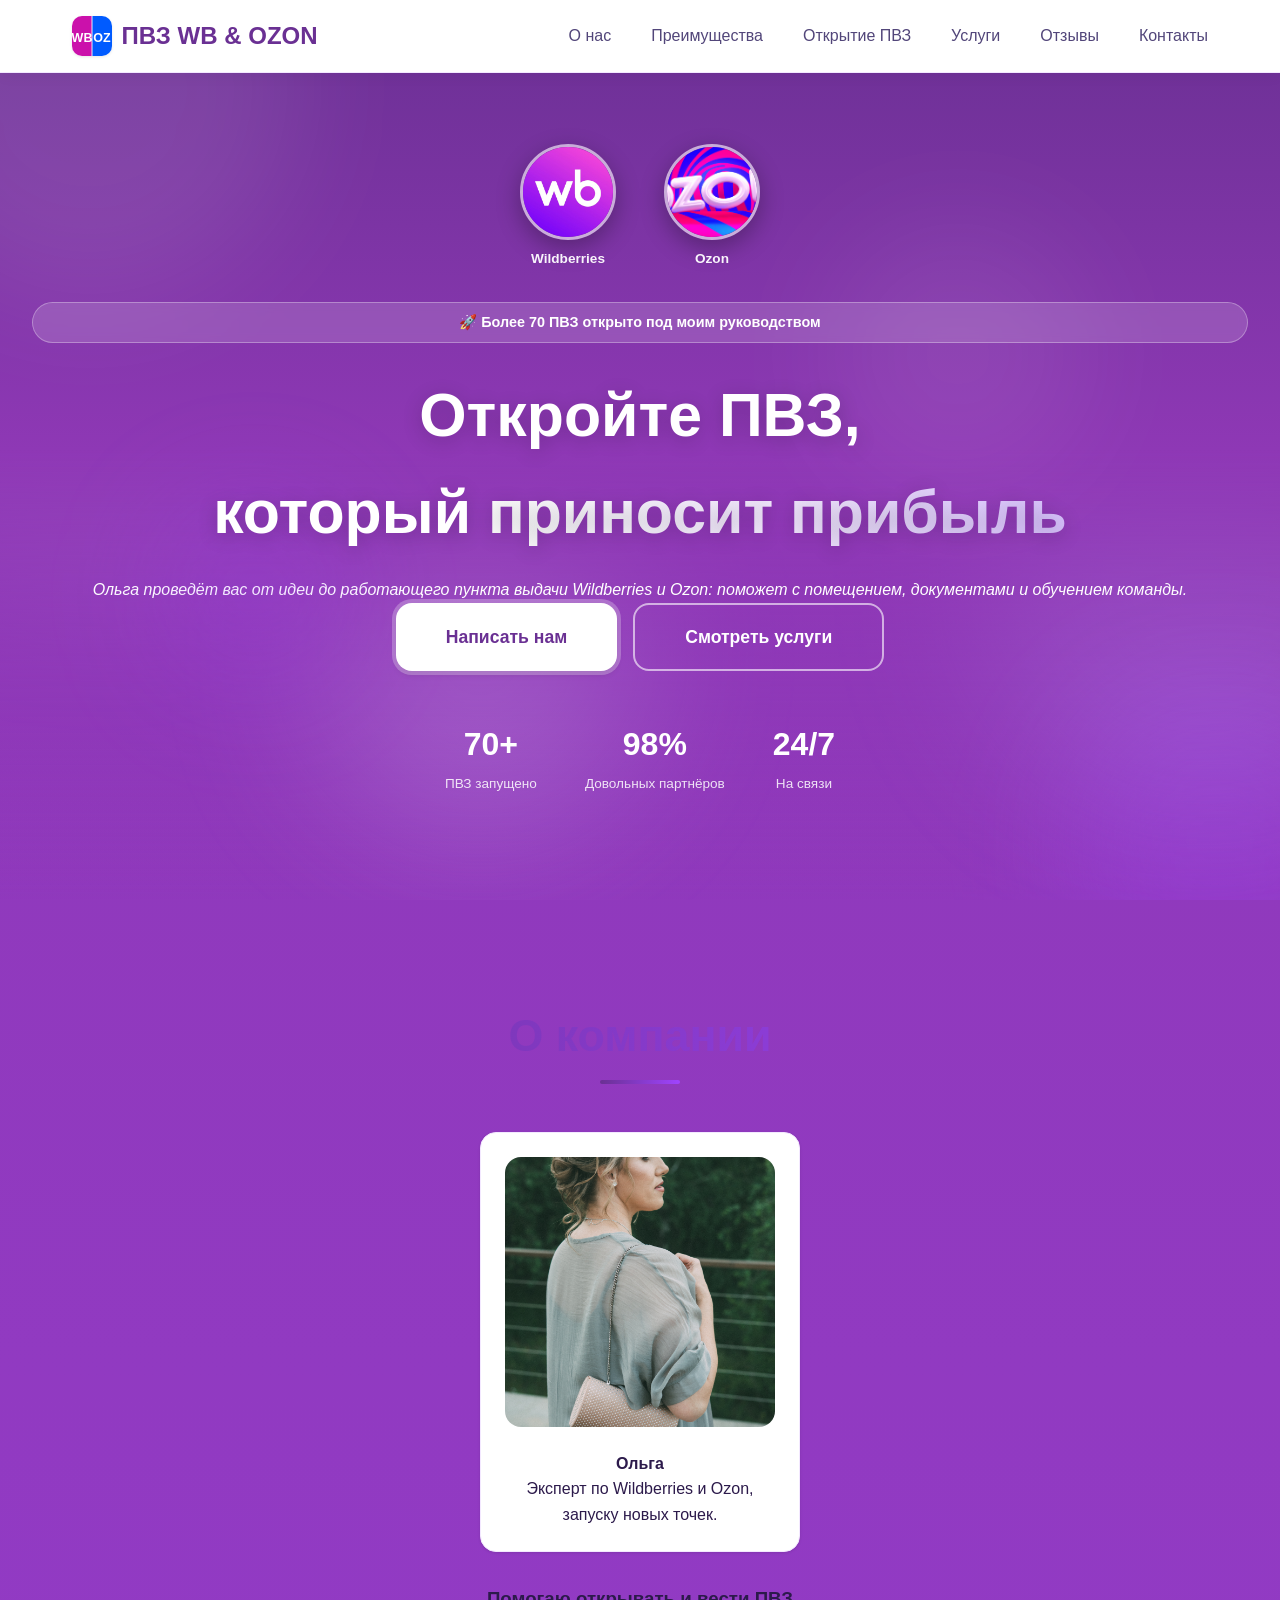
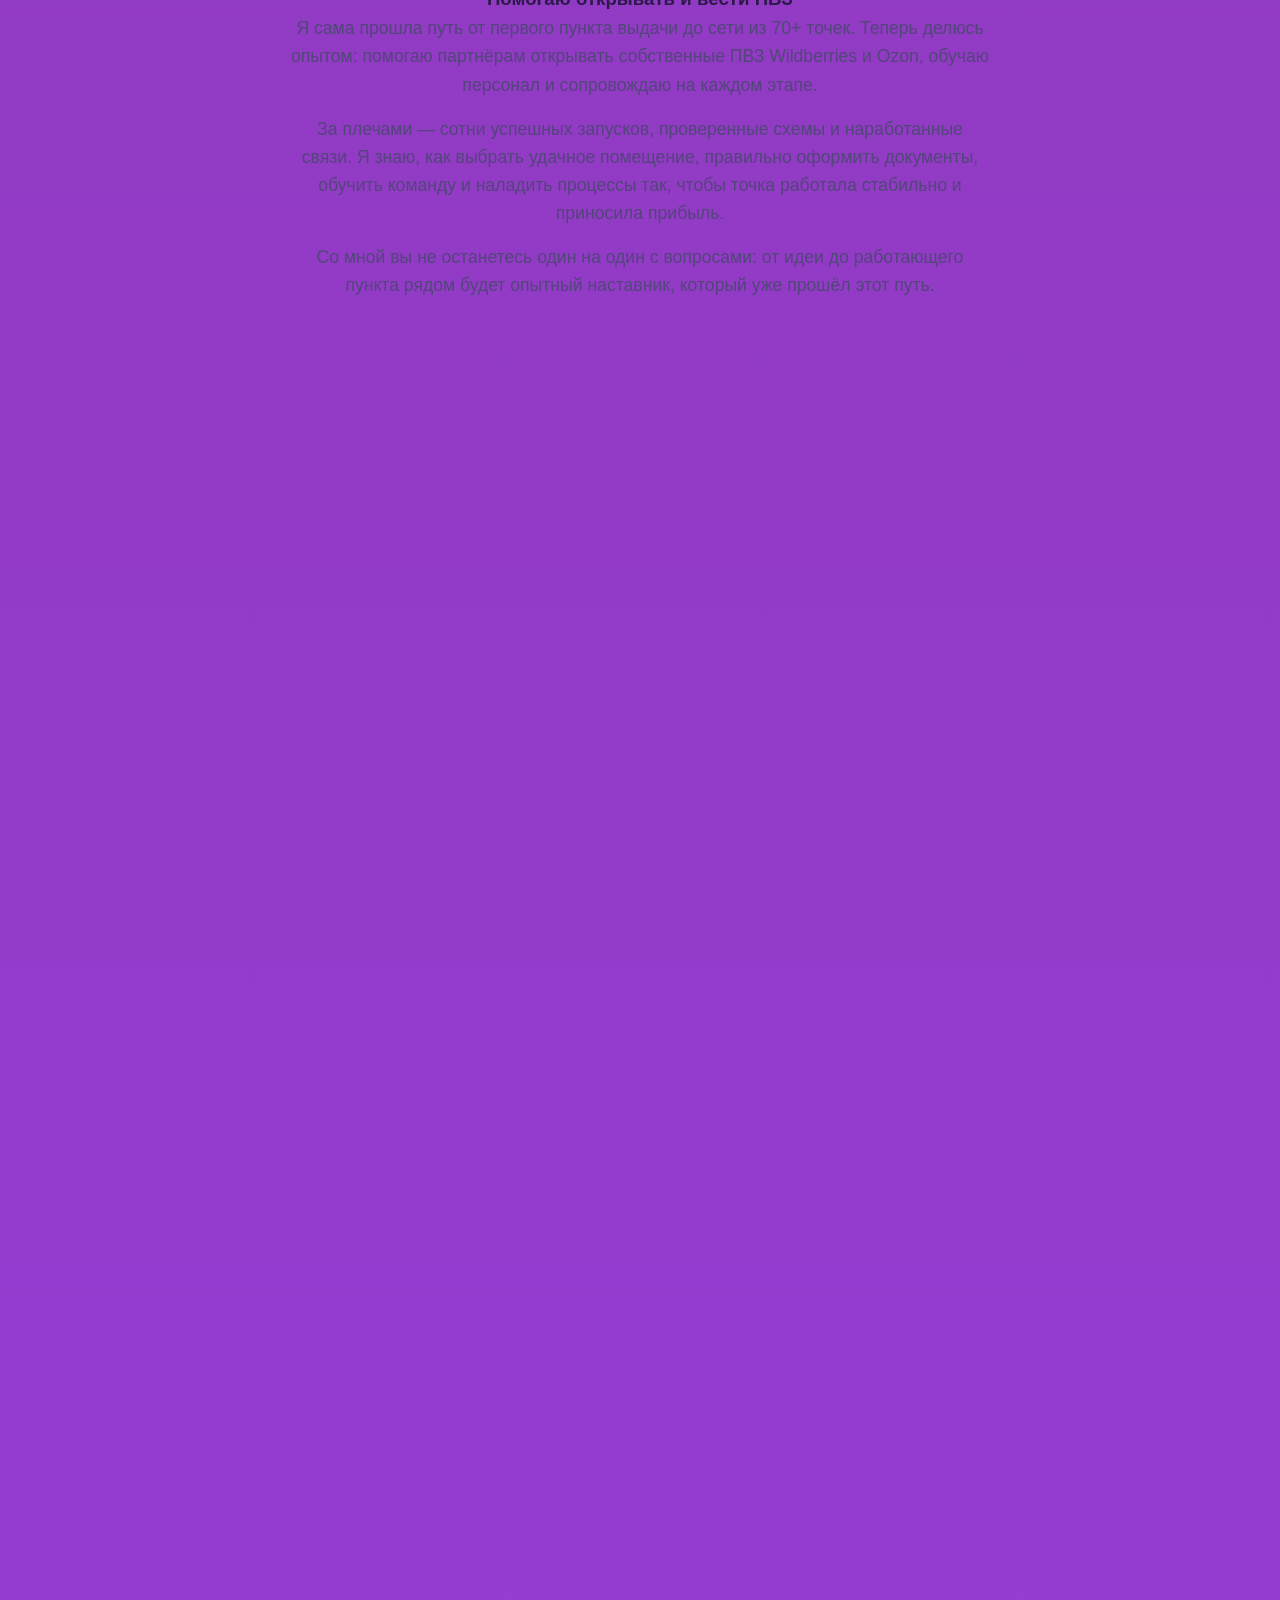
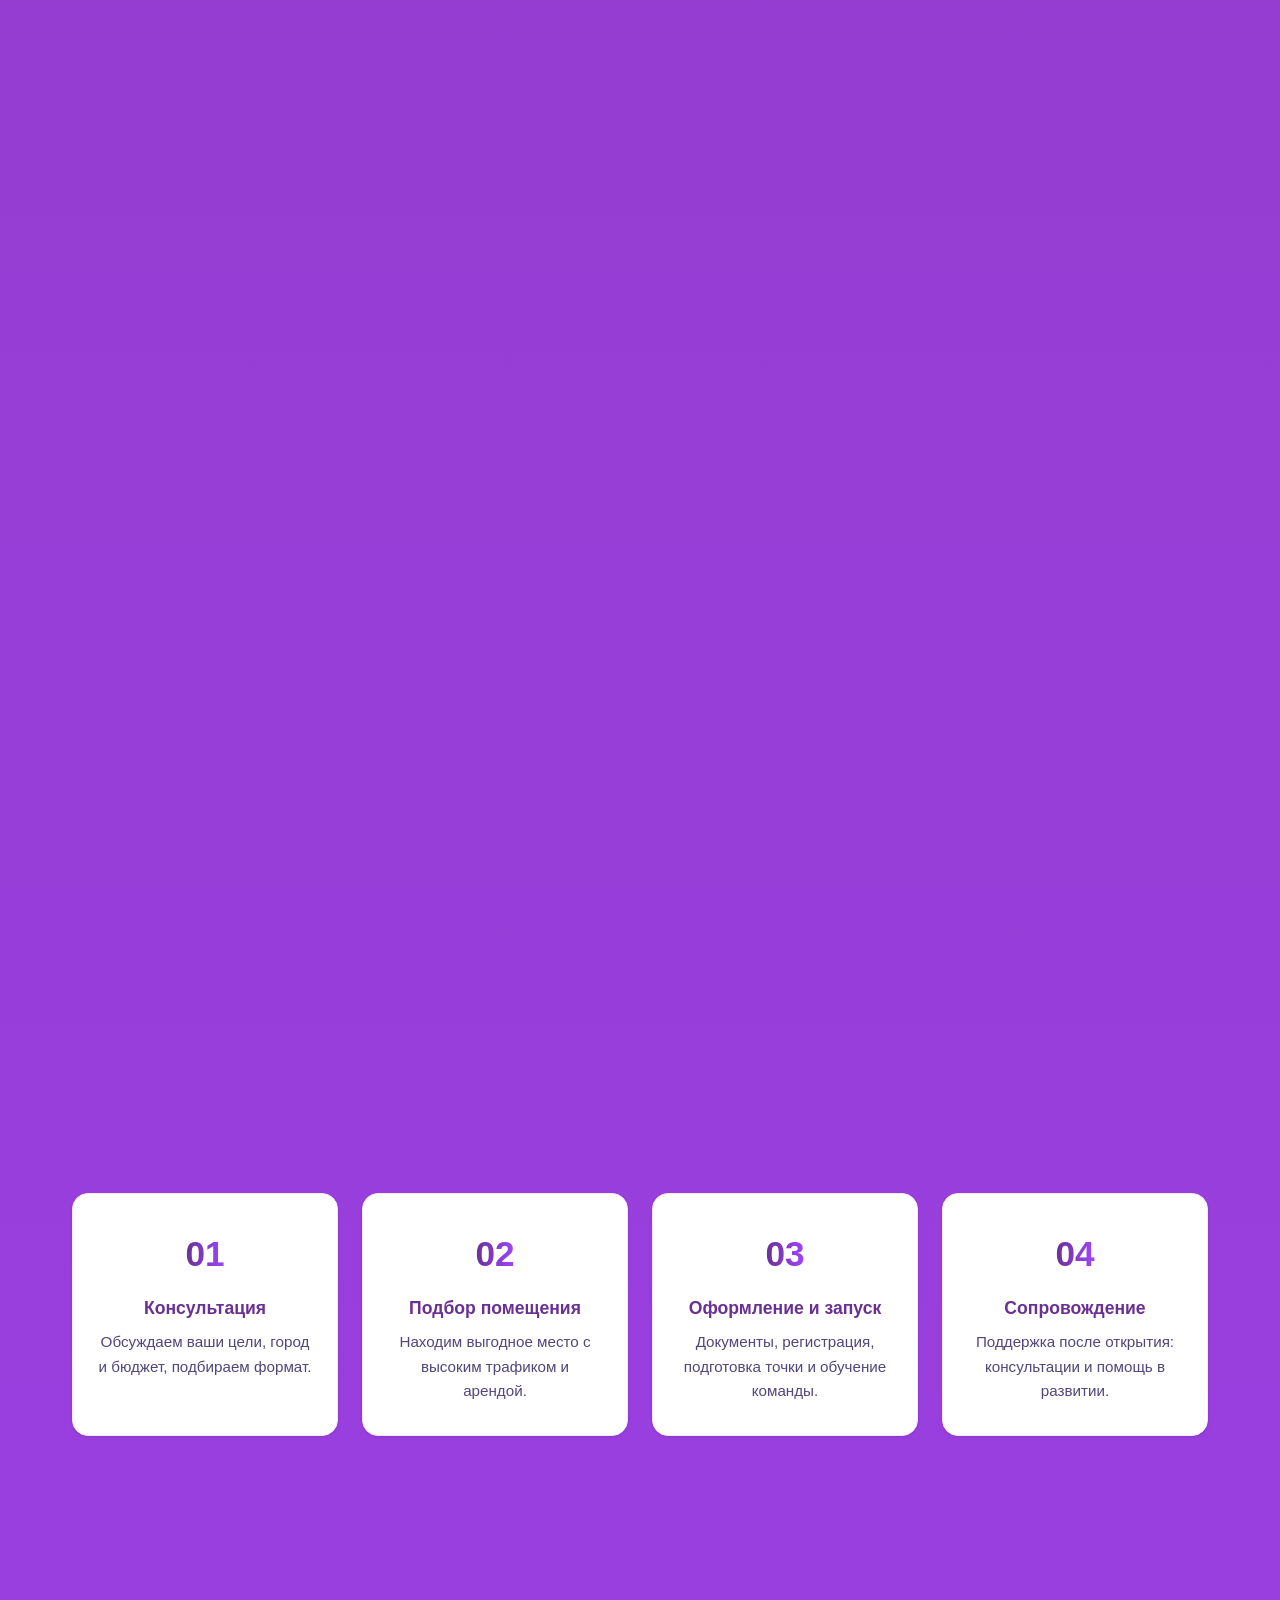
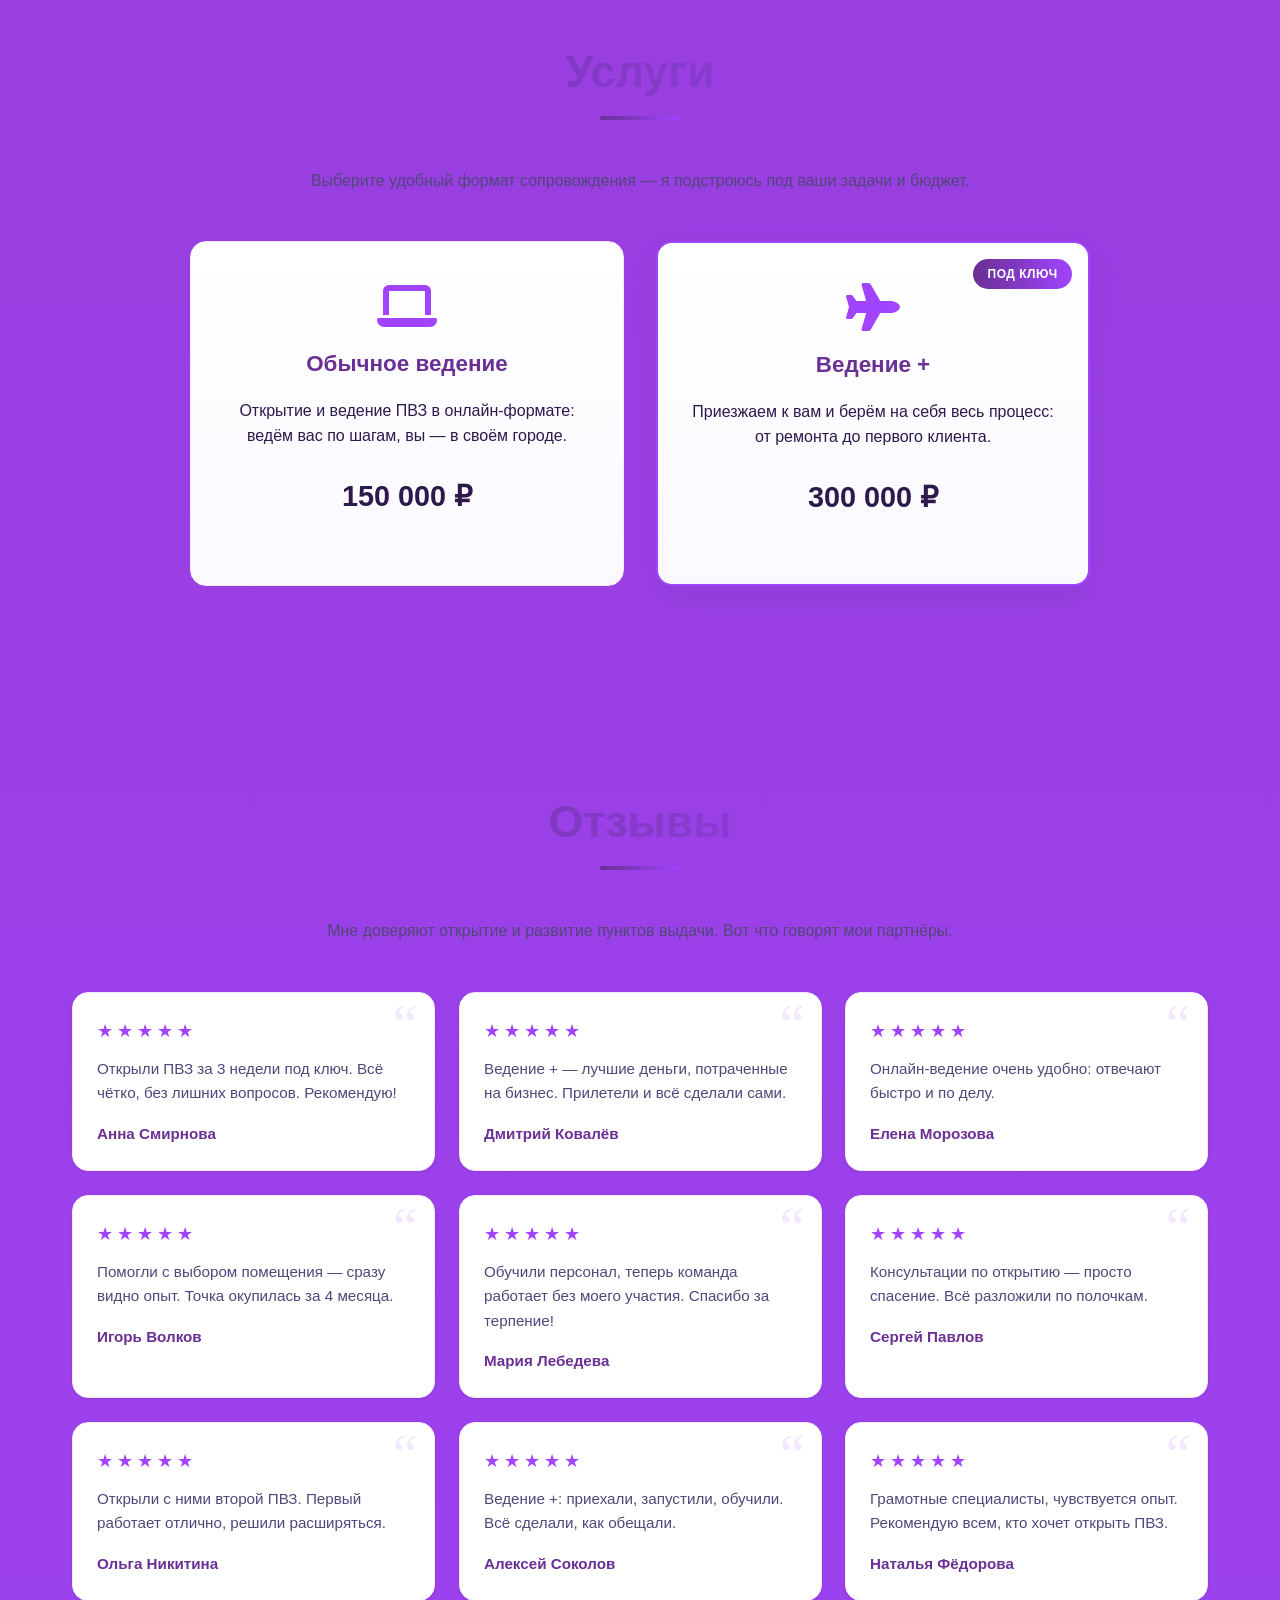
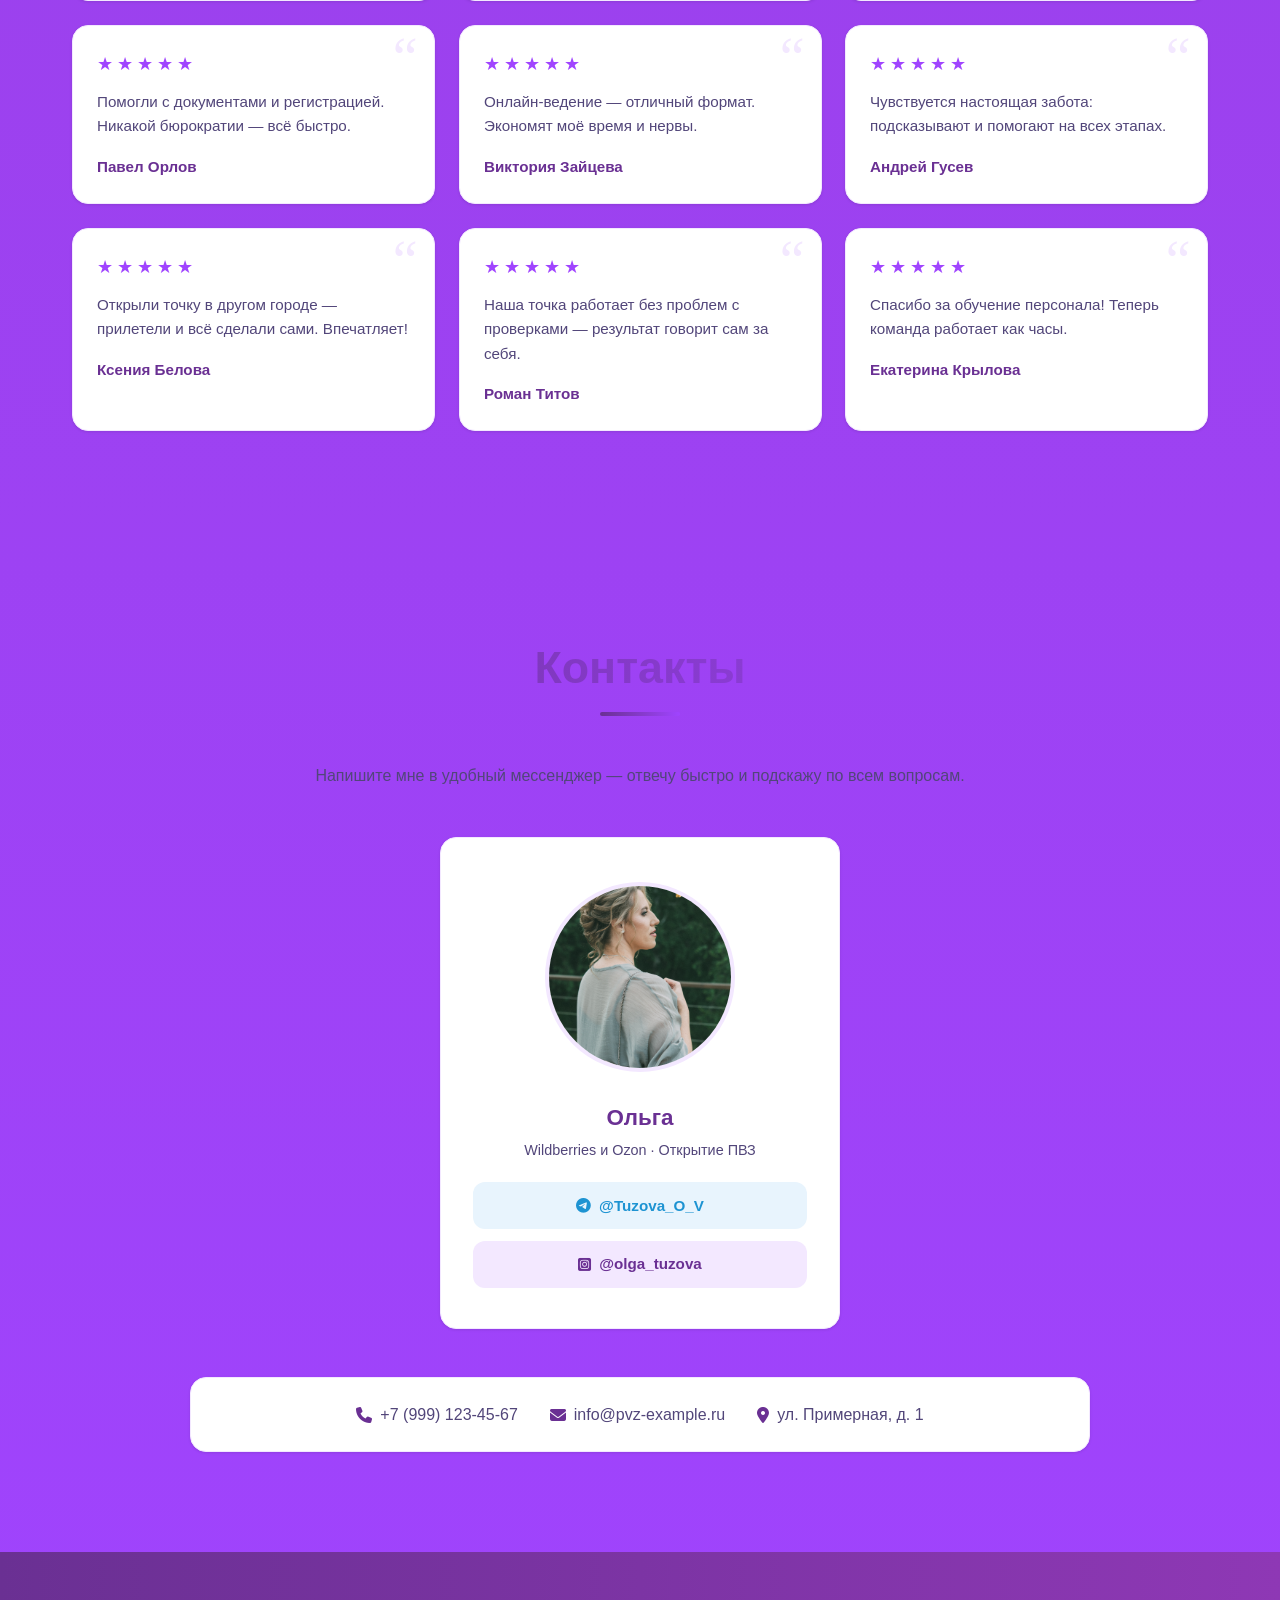
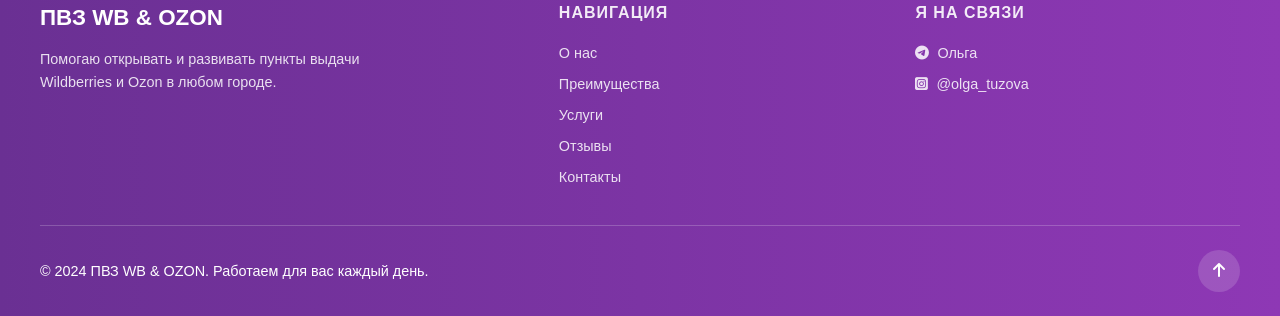
==== commit 3e80823a: "Update index.html" ====
--- a/index.html
+++ b/index.html
@@ -4,7 +4,7 @@
     <meta charset="UTF-8">
     <meta name="viewport" content="width=device-width, initial-scale=1.0">
     <!-- 📝 Изменено название -->
-    <title>ПВЗ WB  | Ольга</title>
+    <title>ПВЗ WB и OZON  | Ольга</title>
     
     <!-- Подключение иконок Font Awesome -->
     <link rel="stylesheet" href="https://cdnjs.cloudflare.com/ajax/libs/font-awesome/6.5.2/css/all.min.css" crossorigin="anonymous" referrerpolicy="no-referrer" />
@@ -82,7 +82,7 @@
         </div>
         <div class="hero-badge">🚀 Более 70 ПВЗ открыто под моим руководством</div>
         <h1>Откройте ПВЗ,<br>который <span class="gradient-text">приносит прибыль</span></h1>
-        <p>Ольга проведёт вас от идеи до работающего пункта выдачи Wildberries и Ozon: поможет с помещением, документами и обучением команды.</p>
+        <i>Ольга проведёт вас от идеи до работающего пункта выдачи Wildberries и Ozon: поможет с помещением, документами и обучением команды.</i>
         <div class="hero-actions">
             <button class="cta-button" onclick="location.href='#contact'">Написать нам</button>
             <a href="#services" class="cta-button ghost">Смотреть услуги</a>
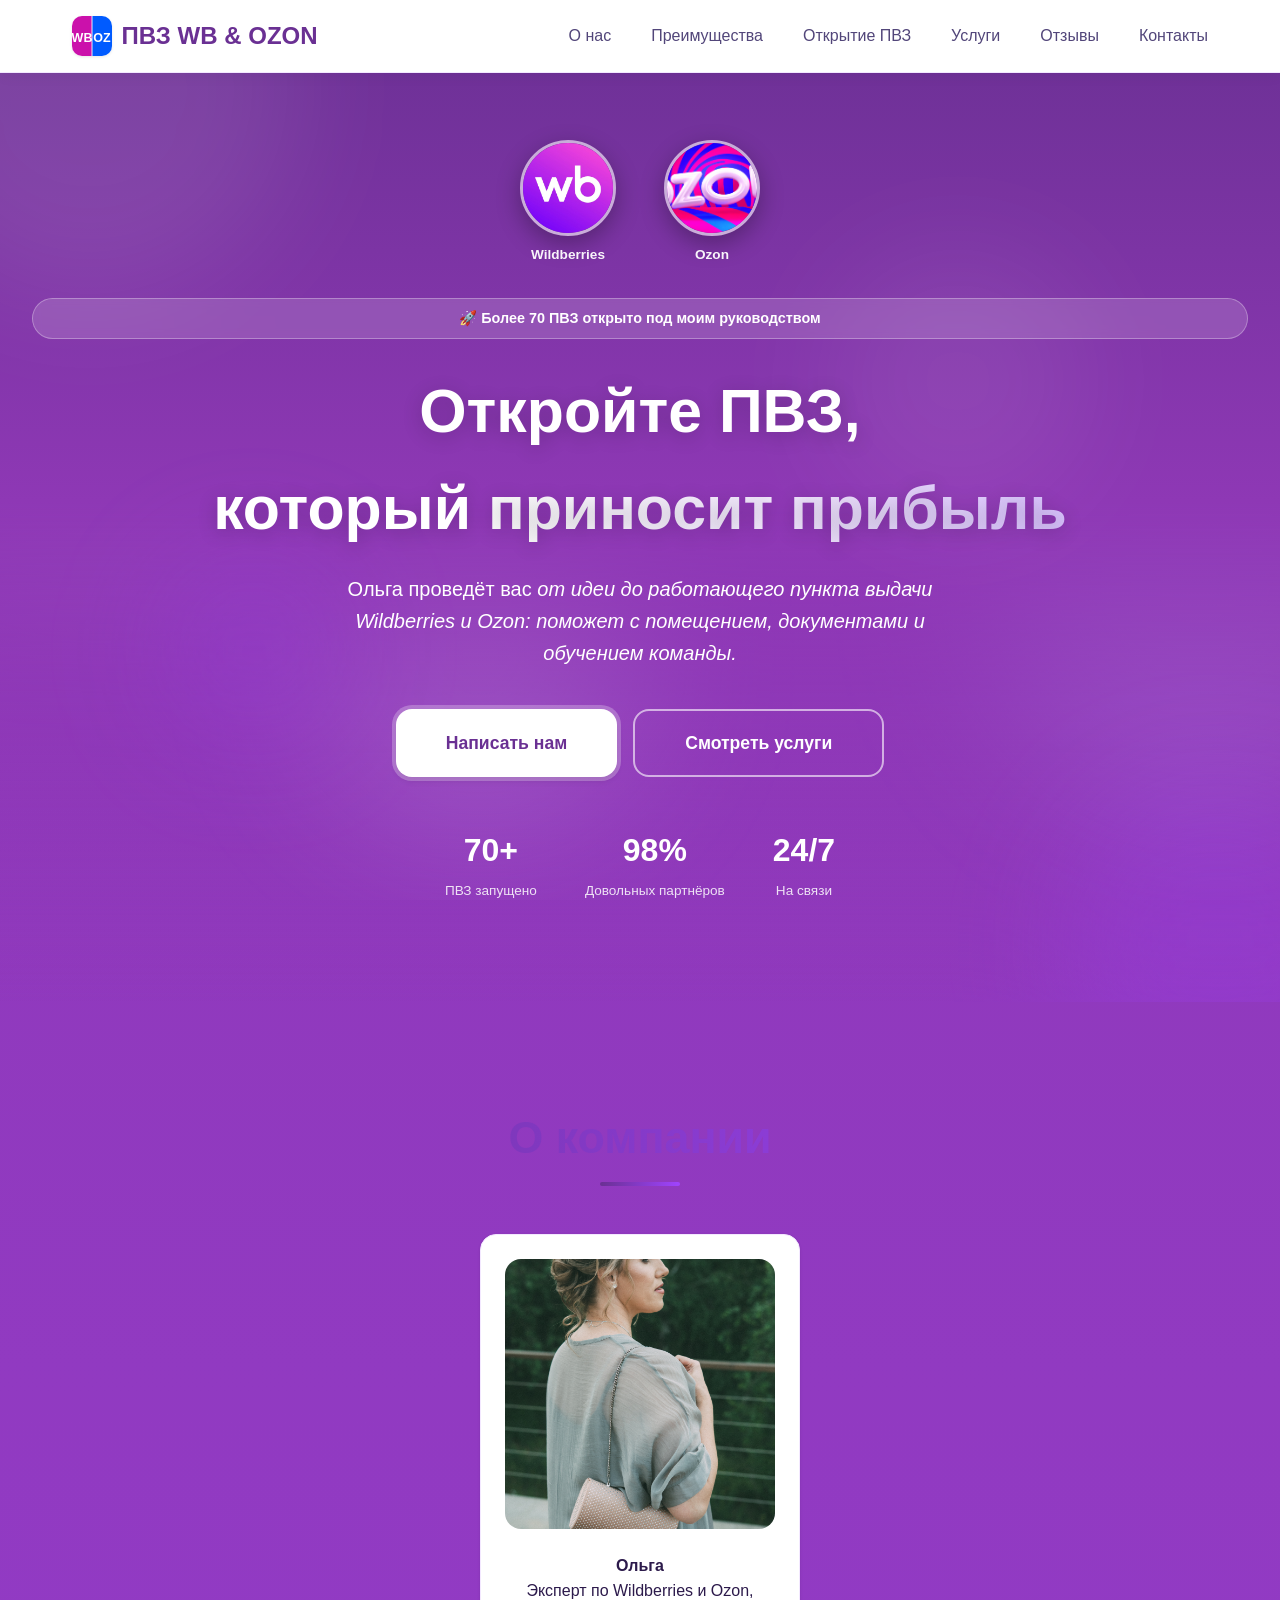
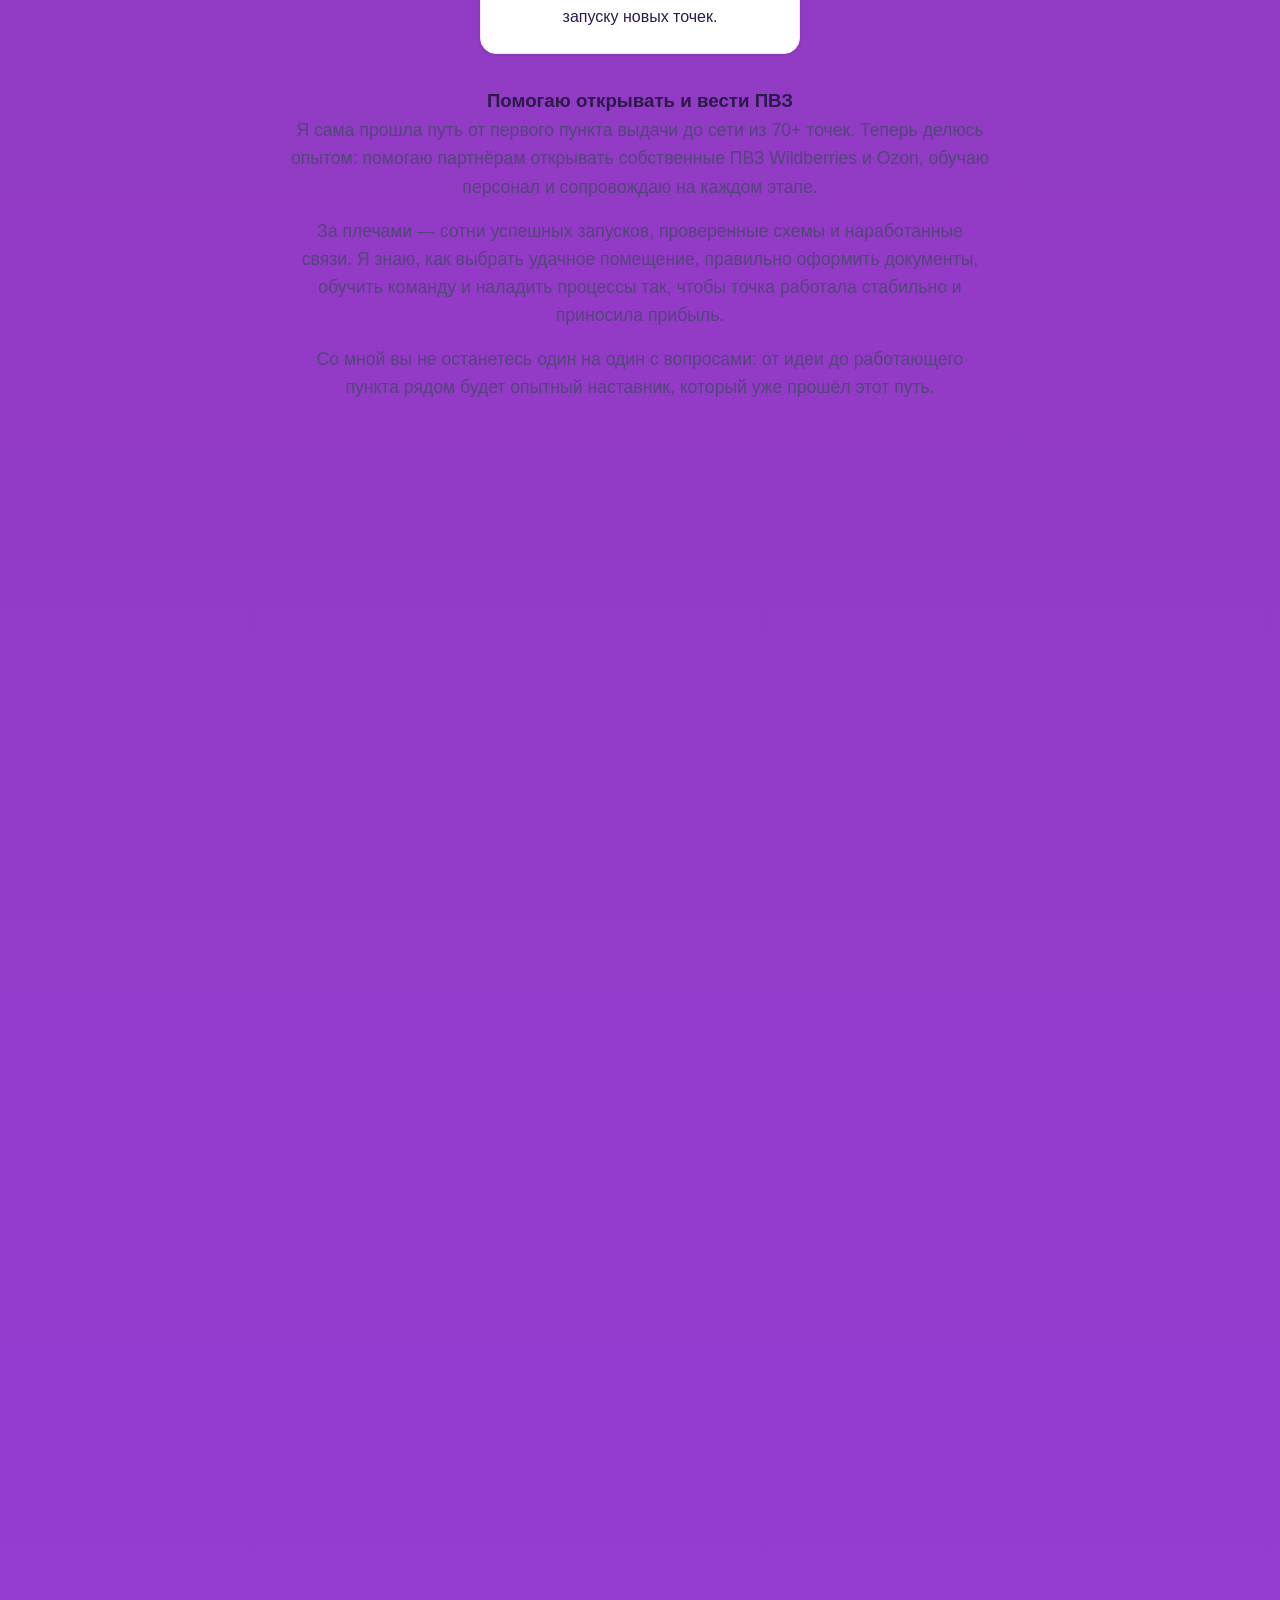
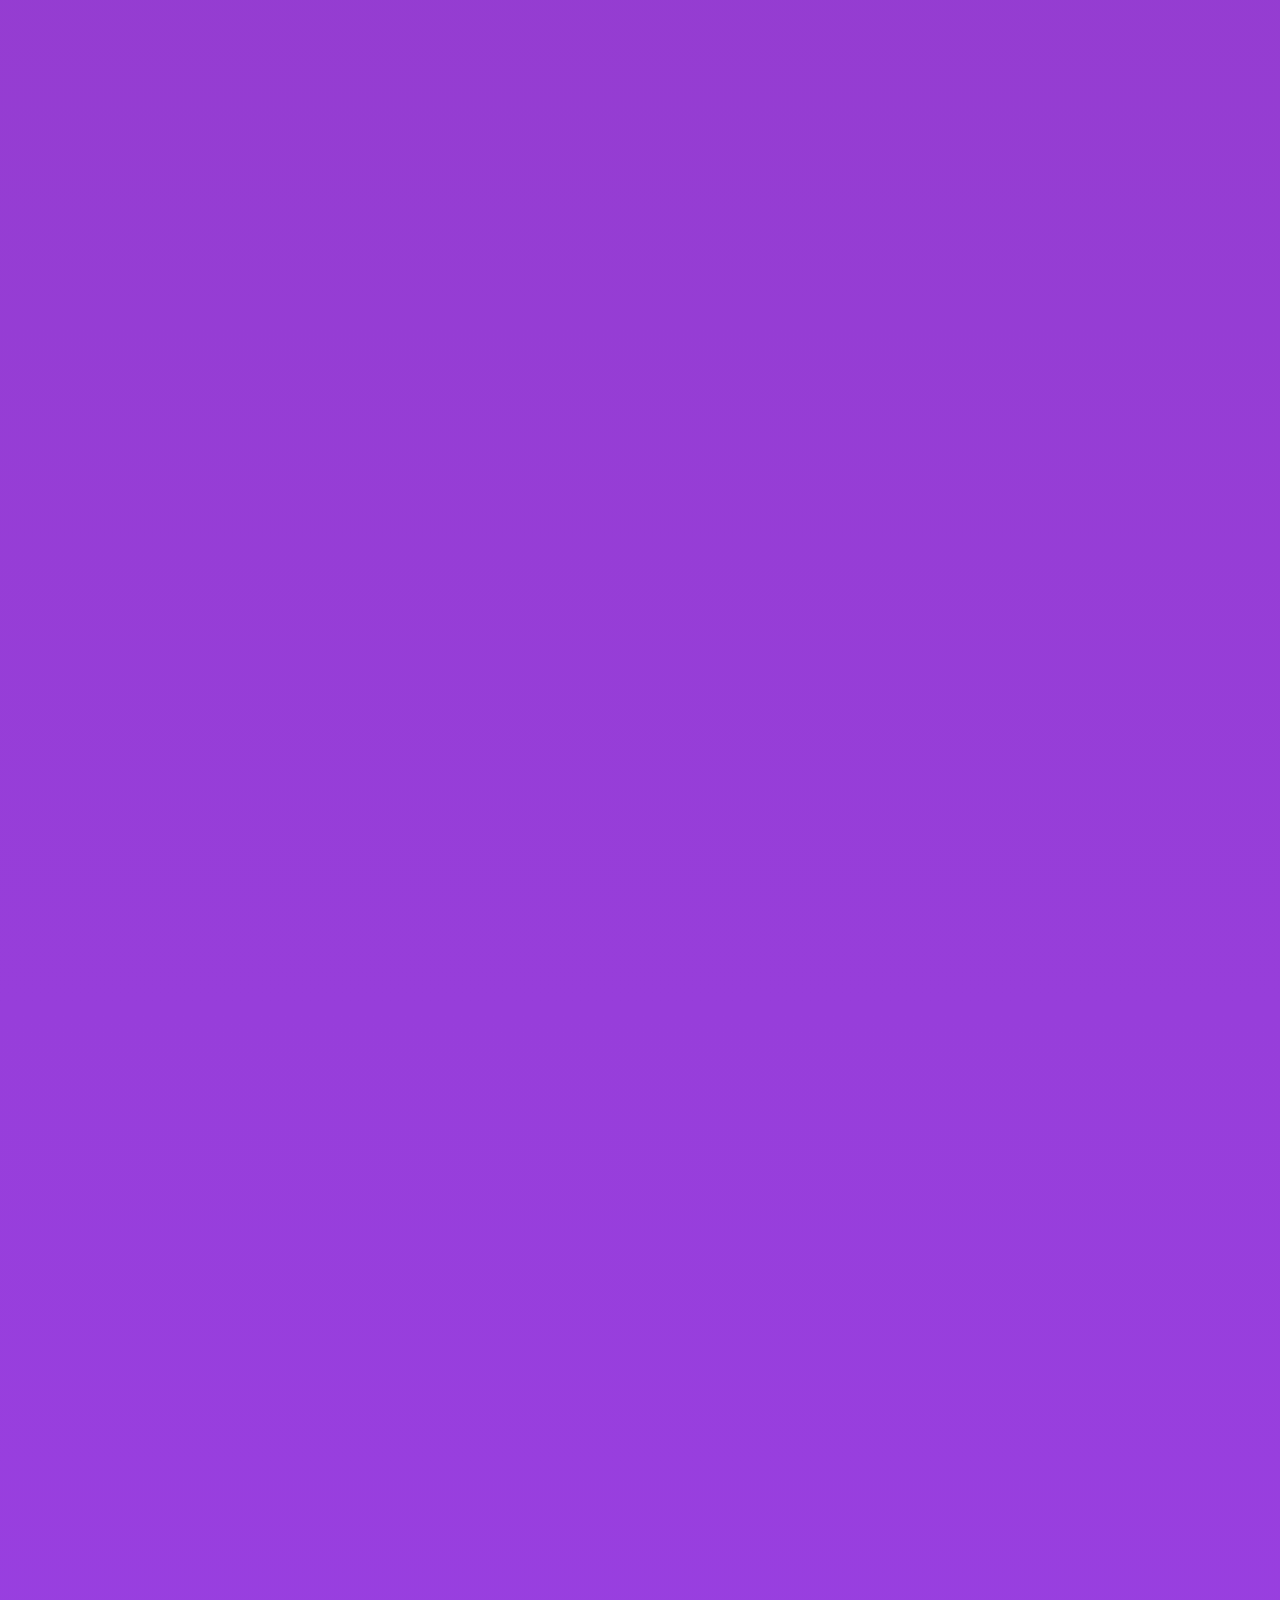
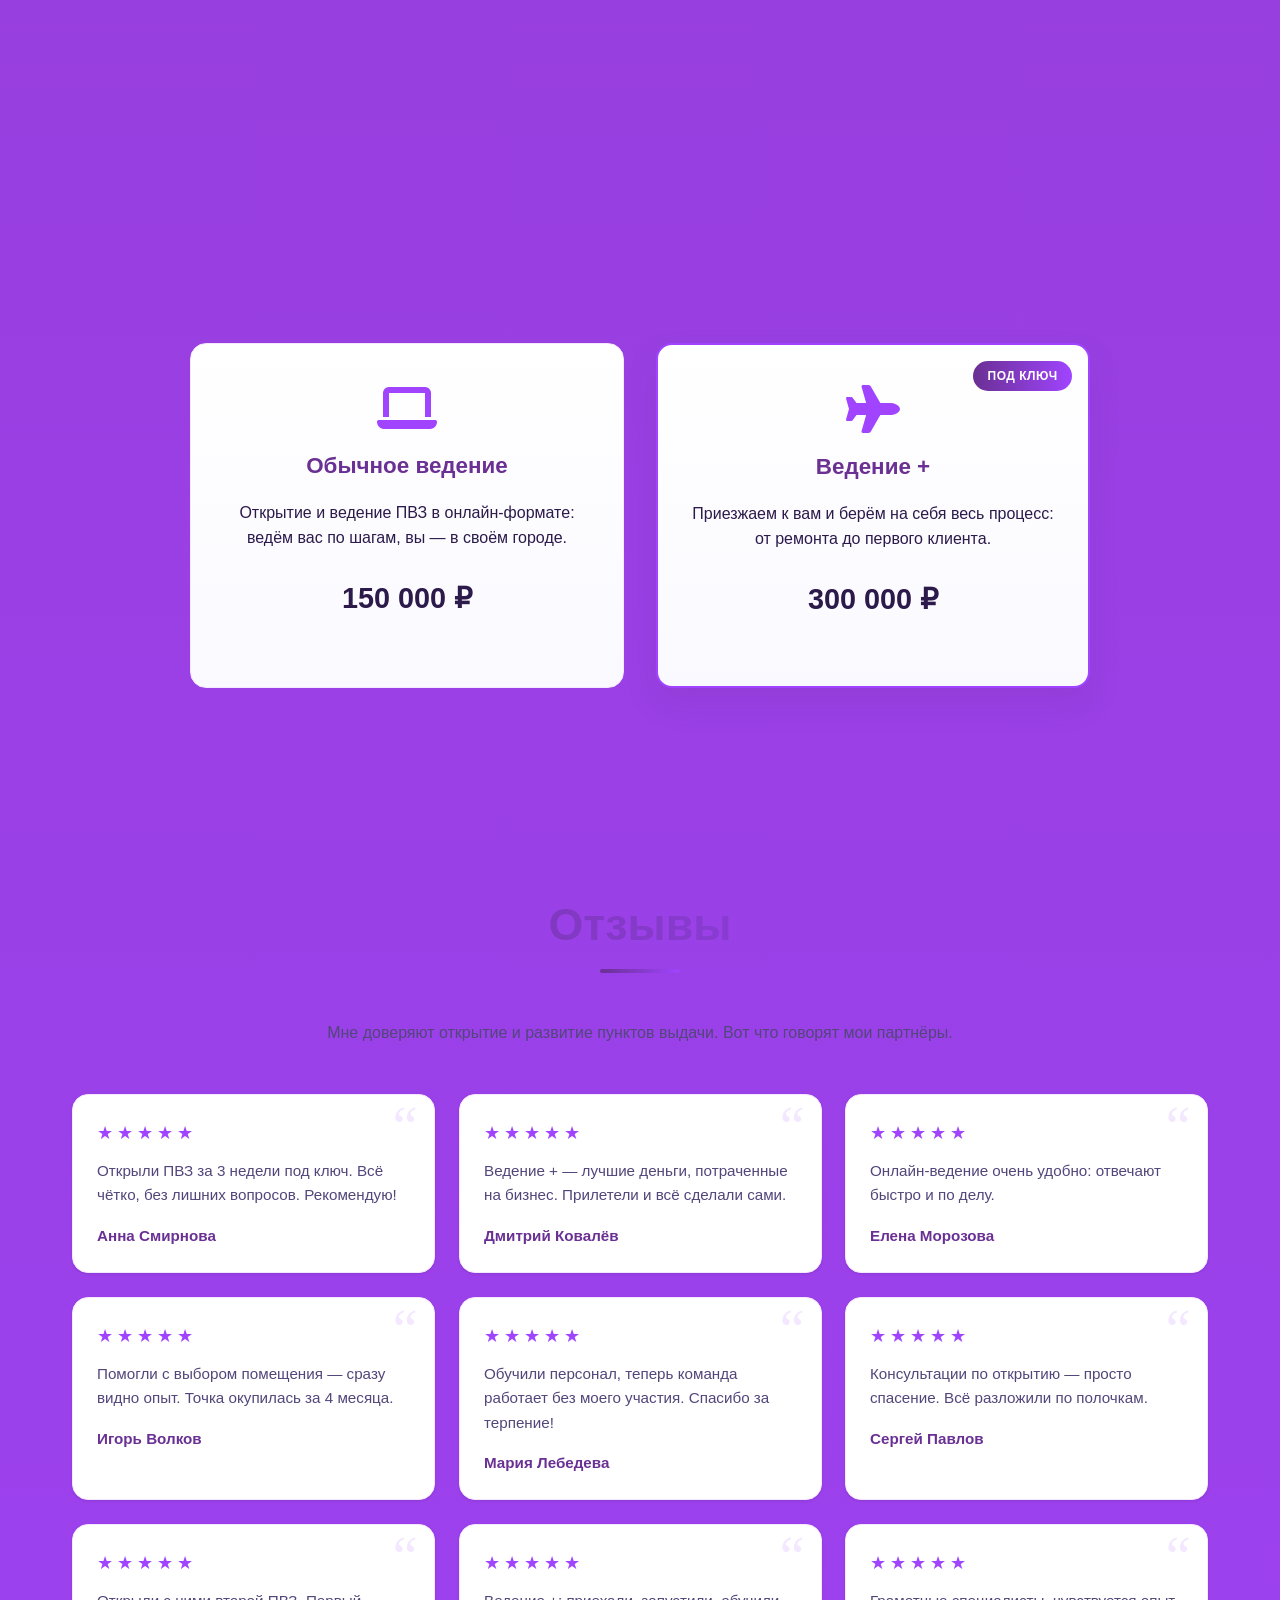
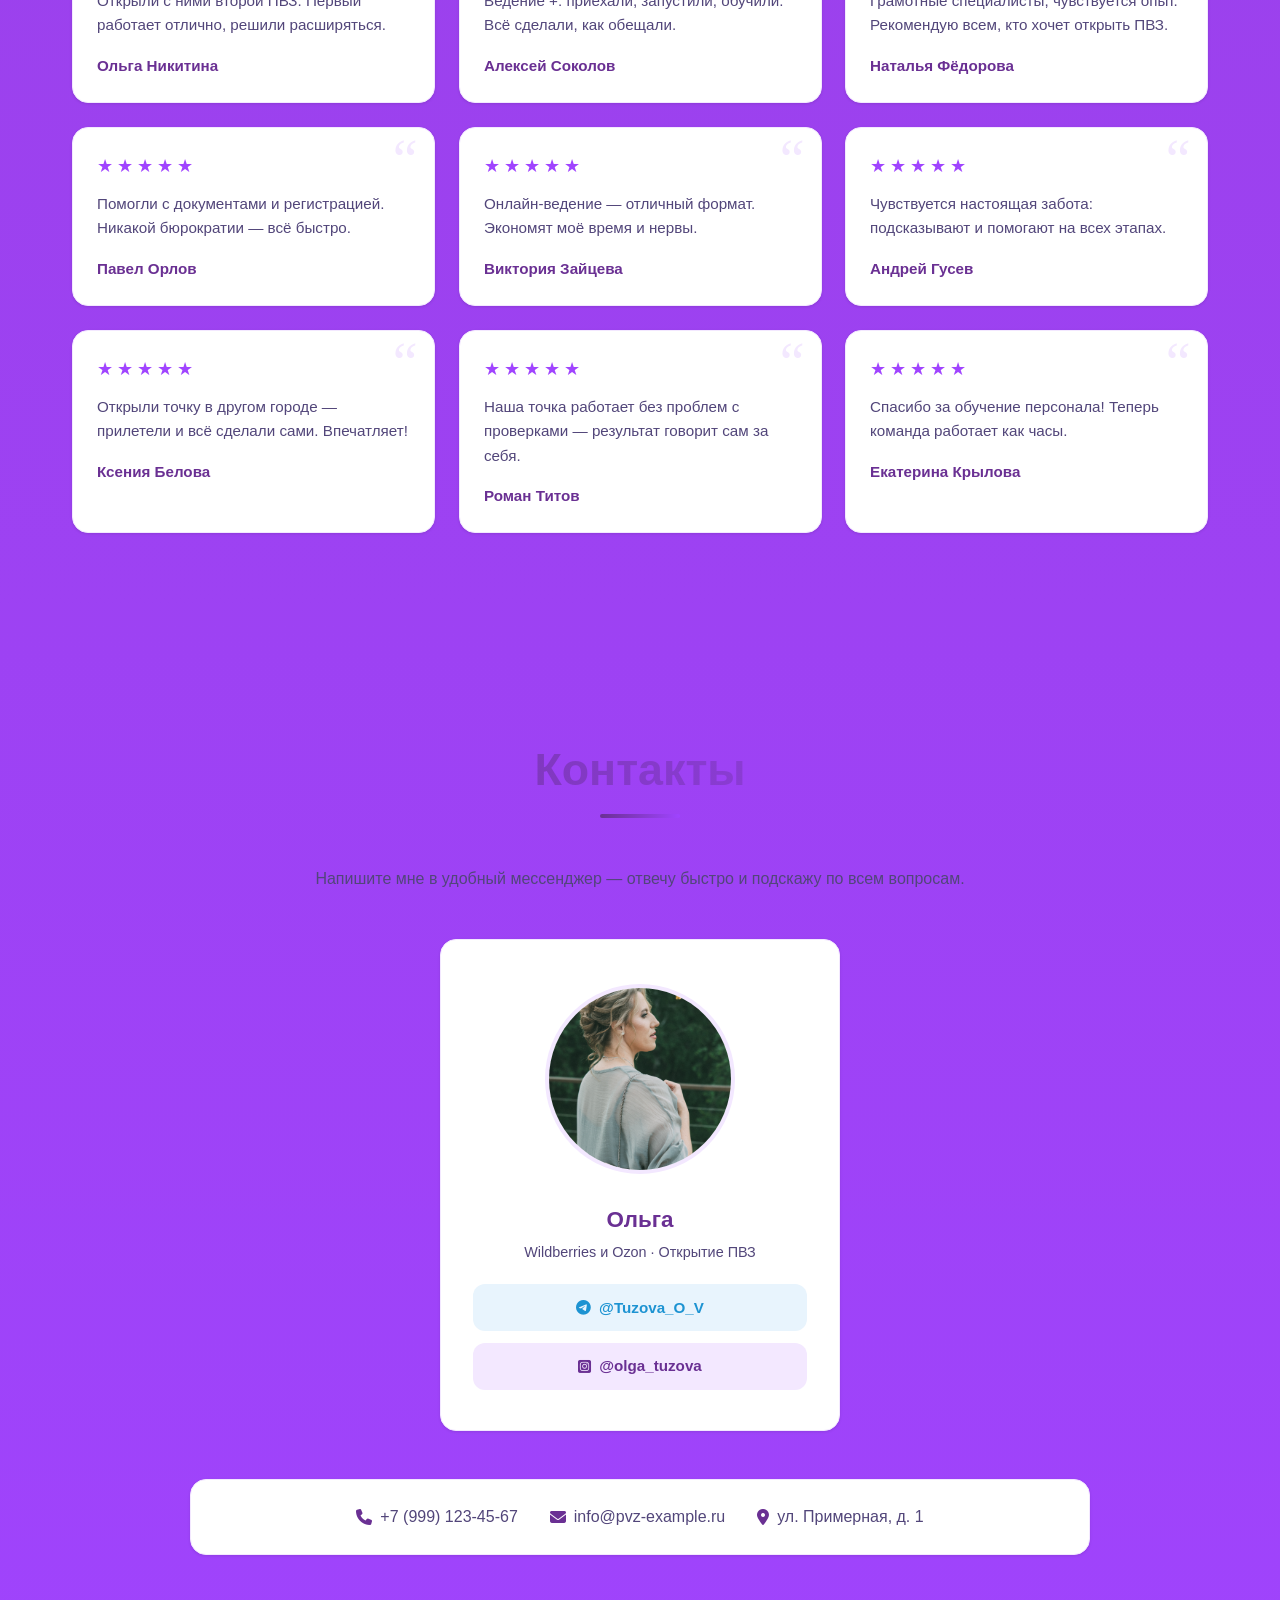
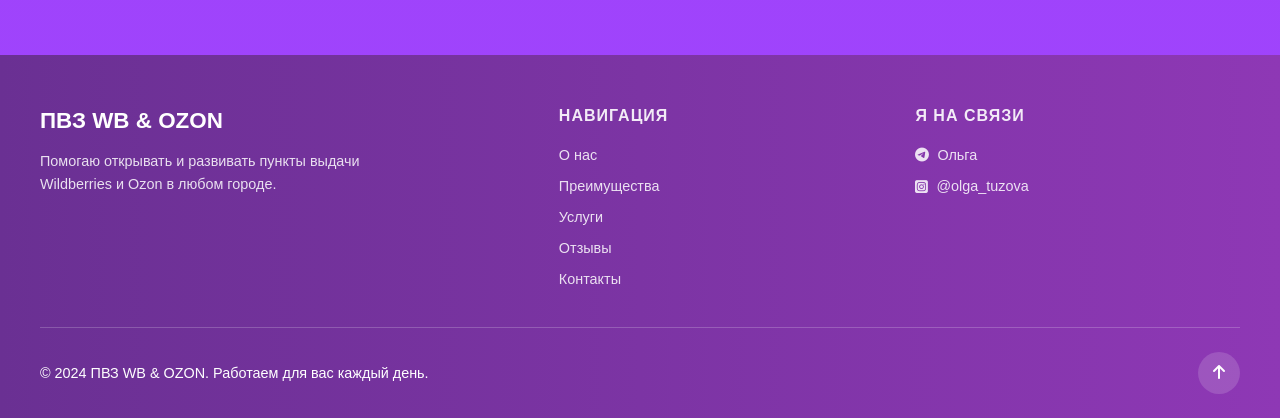
==== commit 2af165c5: "Update index.html" ====
--- a/index.html
+++ b/index.html
@@ -82,7 +82,7 @@
         </div>
         <div class="hero-badge">🚀 Более 70 ПВЗ открыто под моим руководством</div>
         <h1>Откройте ПВЗ,<br>который <span class="gradient-text">приносит прибыль</span></h1>
-        <i>Ольга проведёт вас от идеи до работающего пункта выдачи Wildberries и Ozon: поможет с помещением, документами и обучением команды.</i>
+        <p>Ольга проведёт вас <i>от идеи до работающего пункта выдачи Wildberries и Ozon: поможет с помещением, документами и обучением команды.</i></p>
         <div class="hero-actions">
             <button class="cta-button" onclick="location.href='#contact'">Написать нам</button>
             <a href="#services" class="cta-button ghost">Смотреть услуги</a>
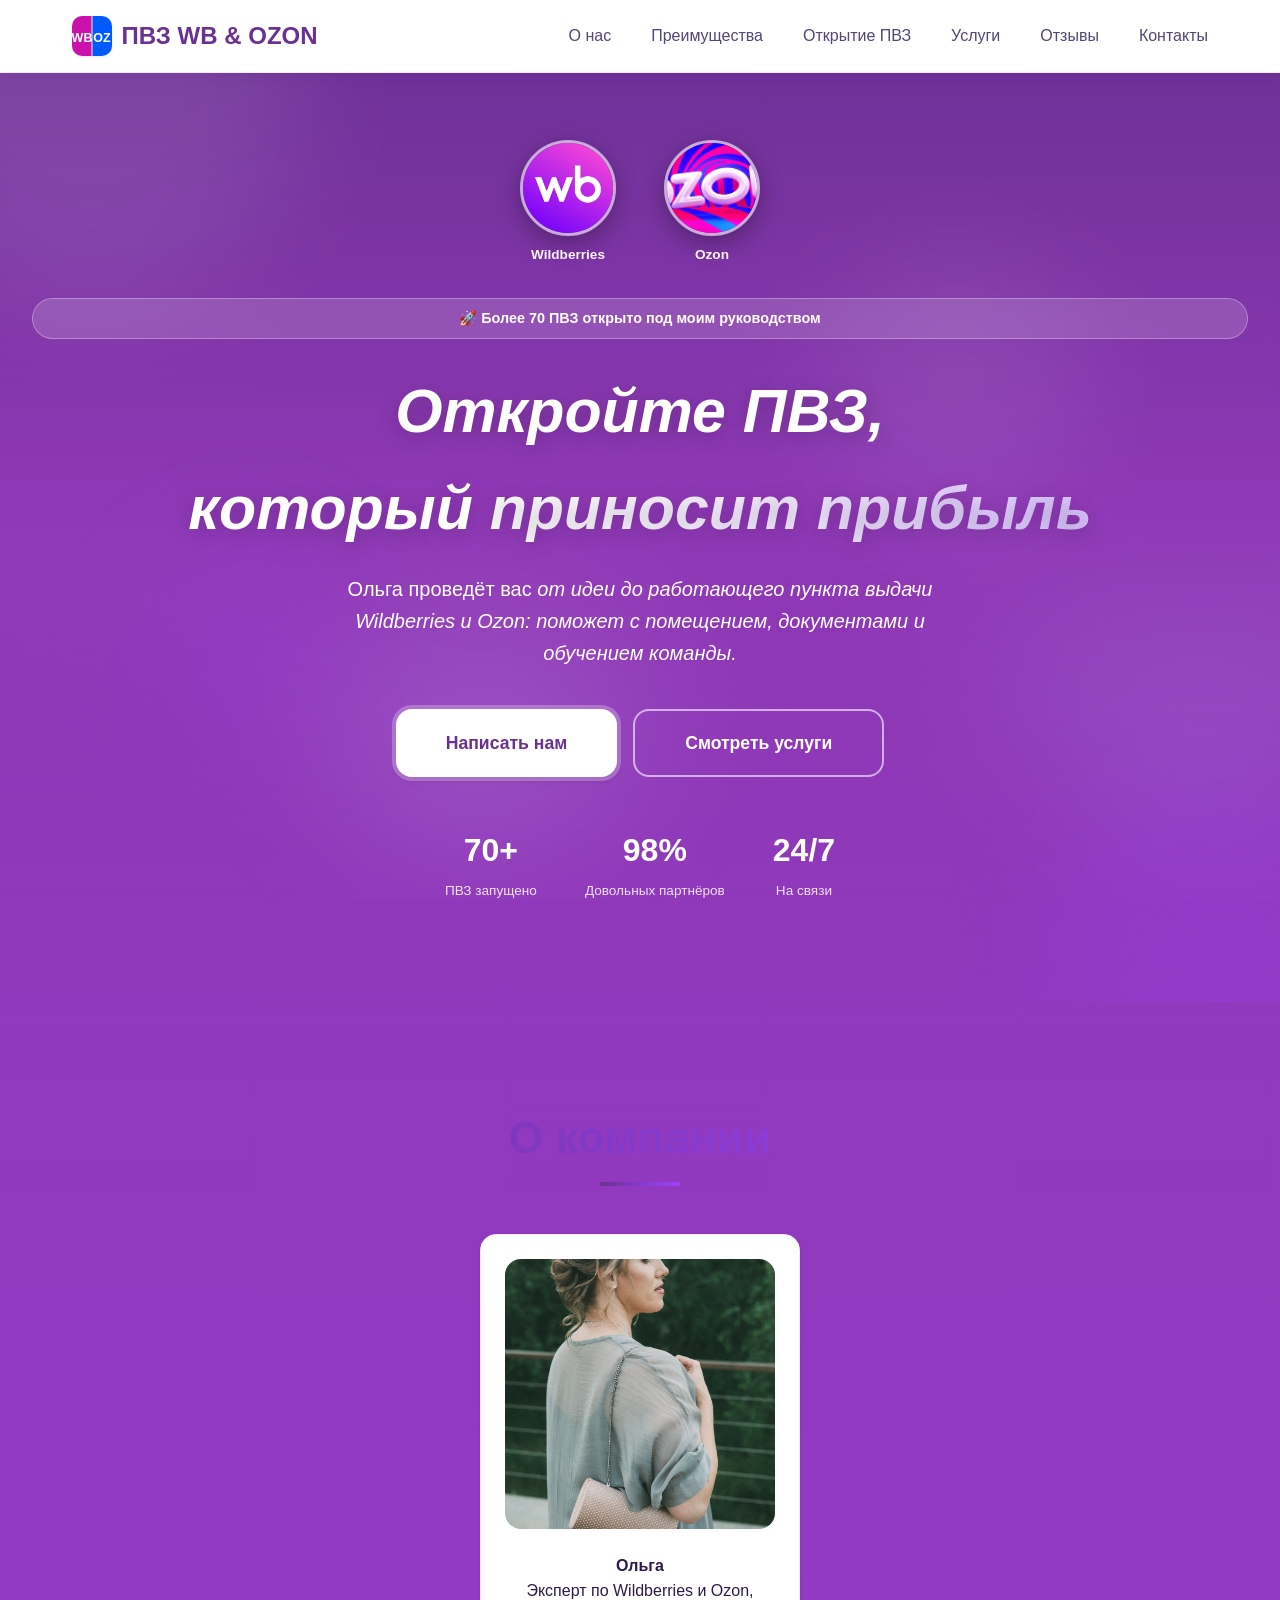
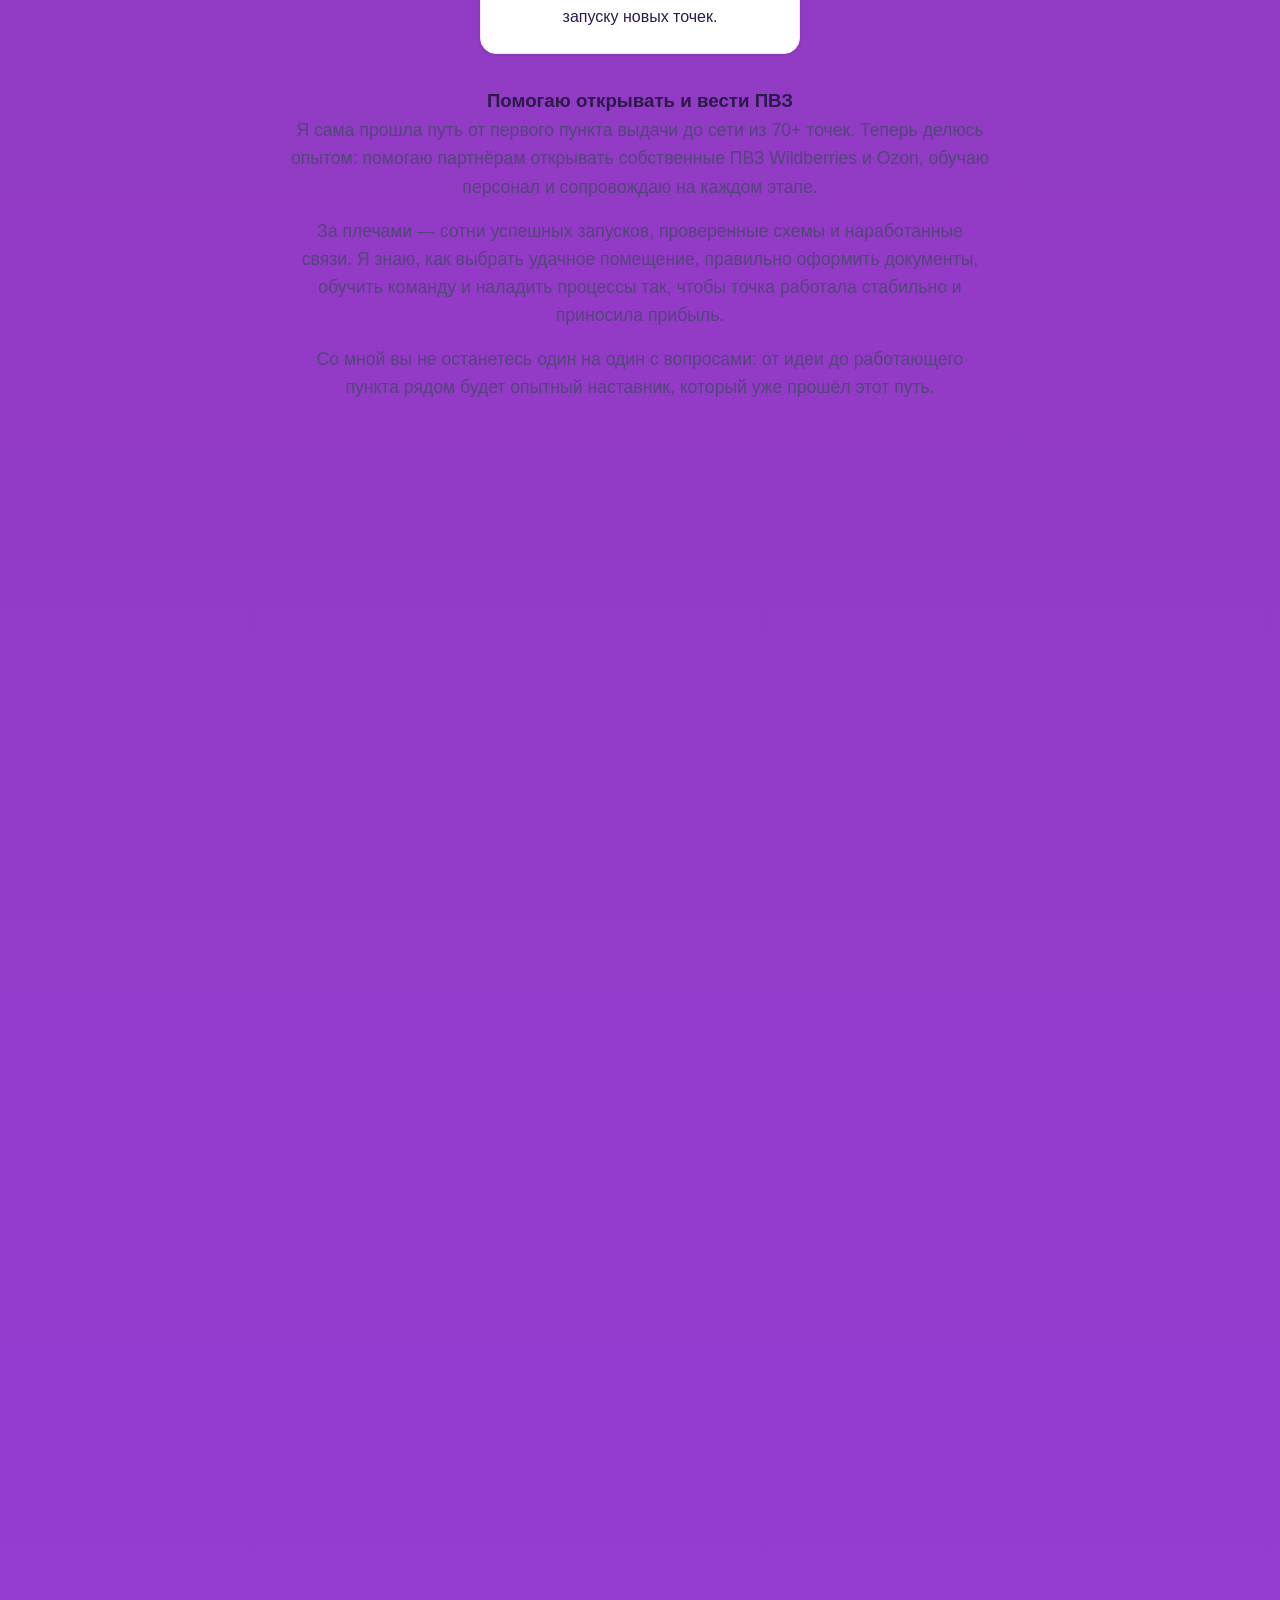
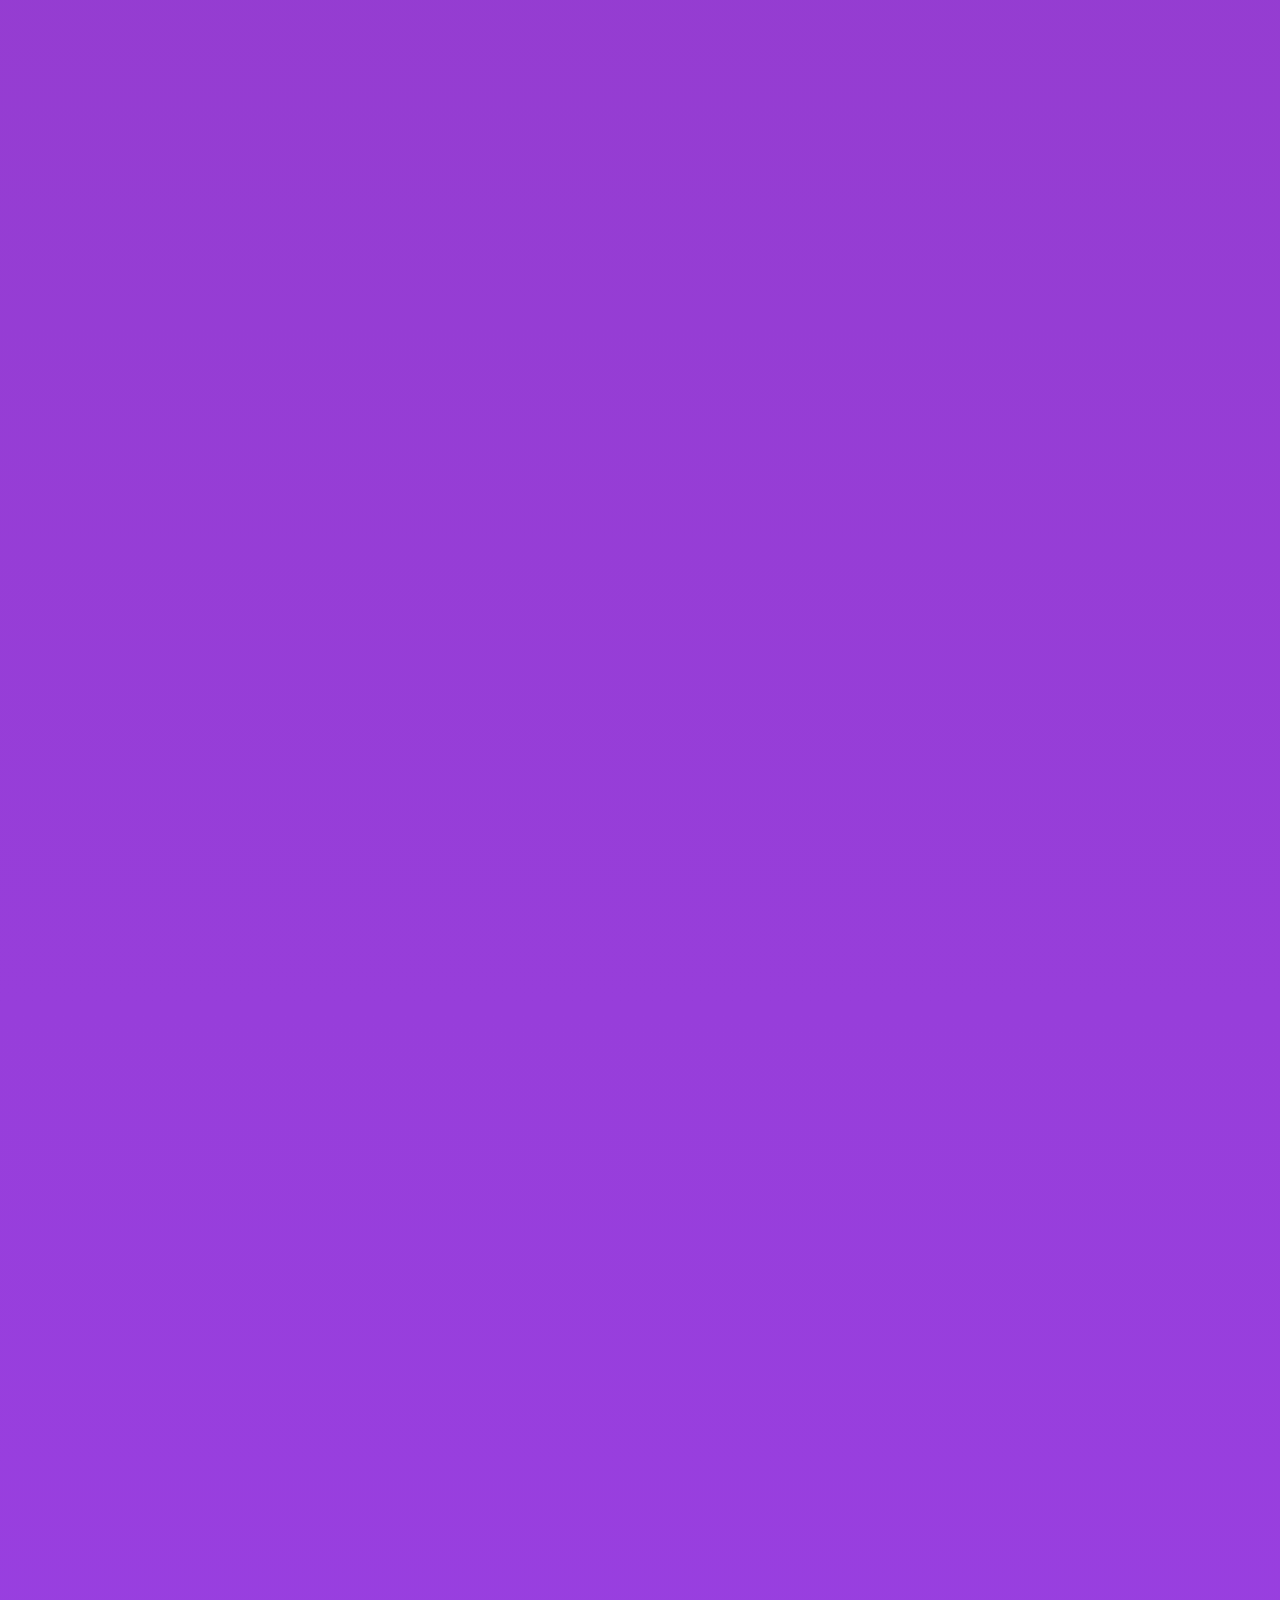
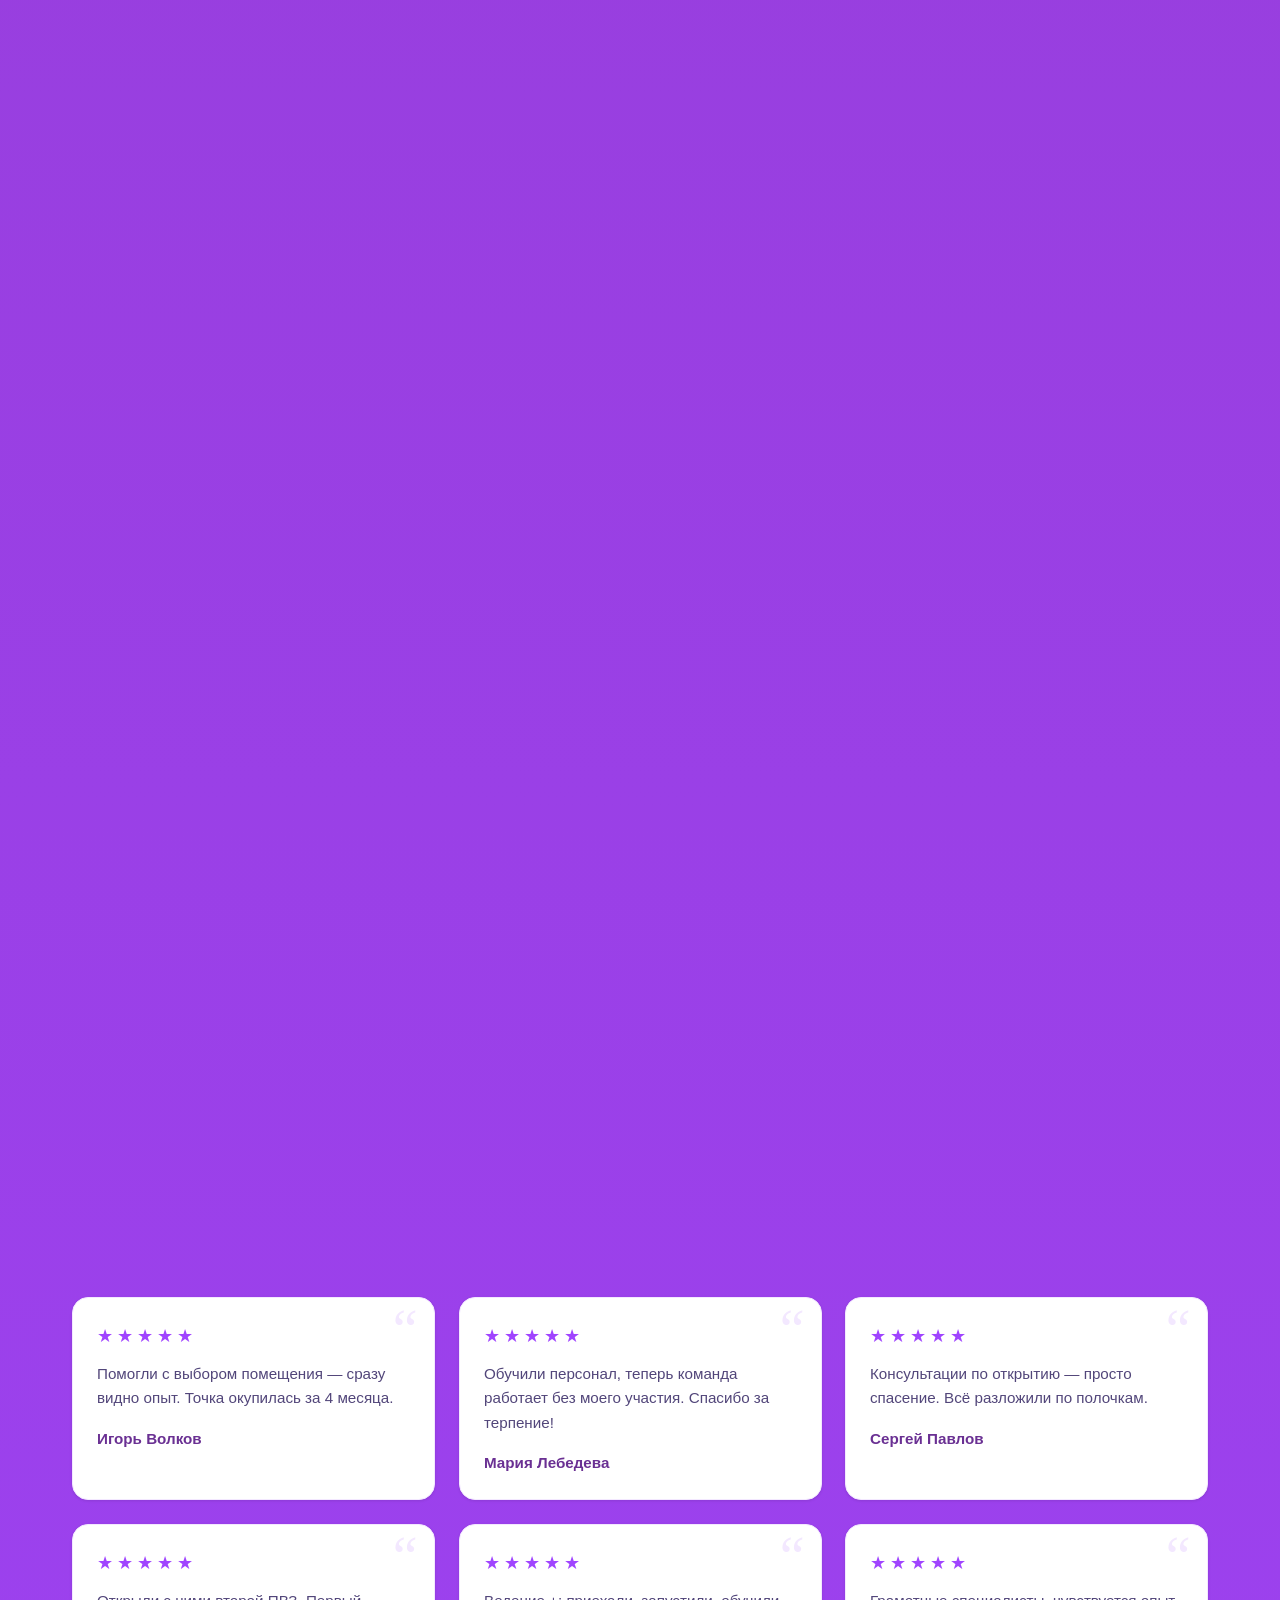
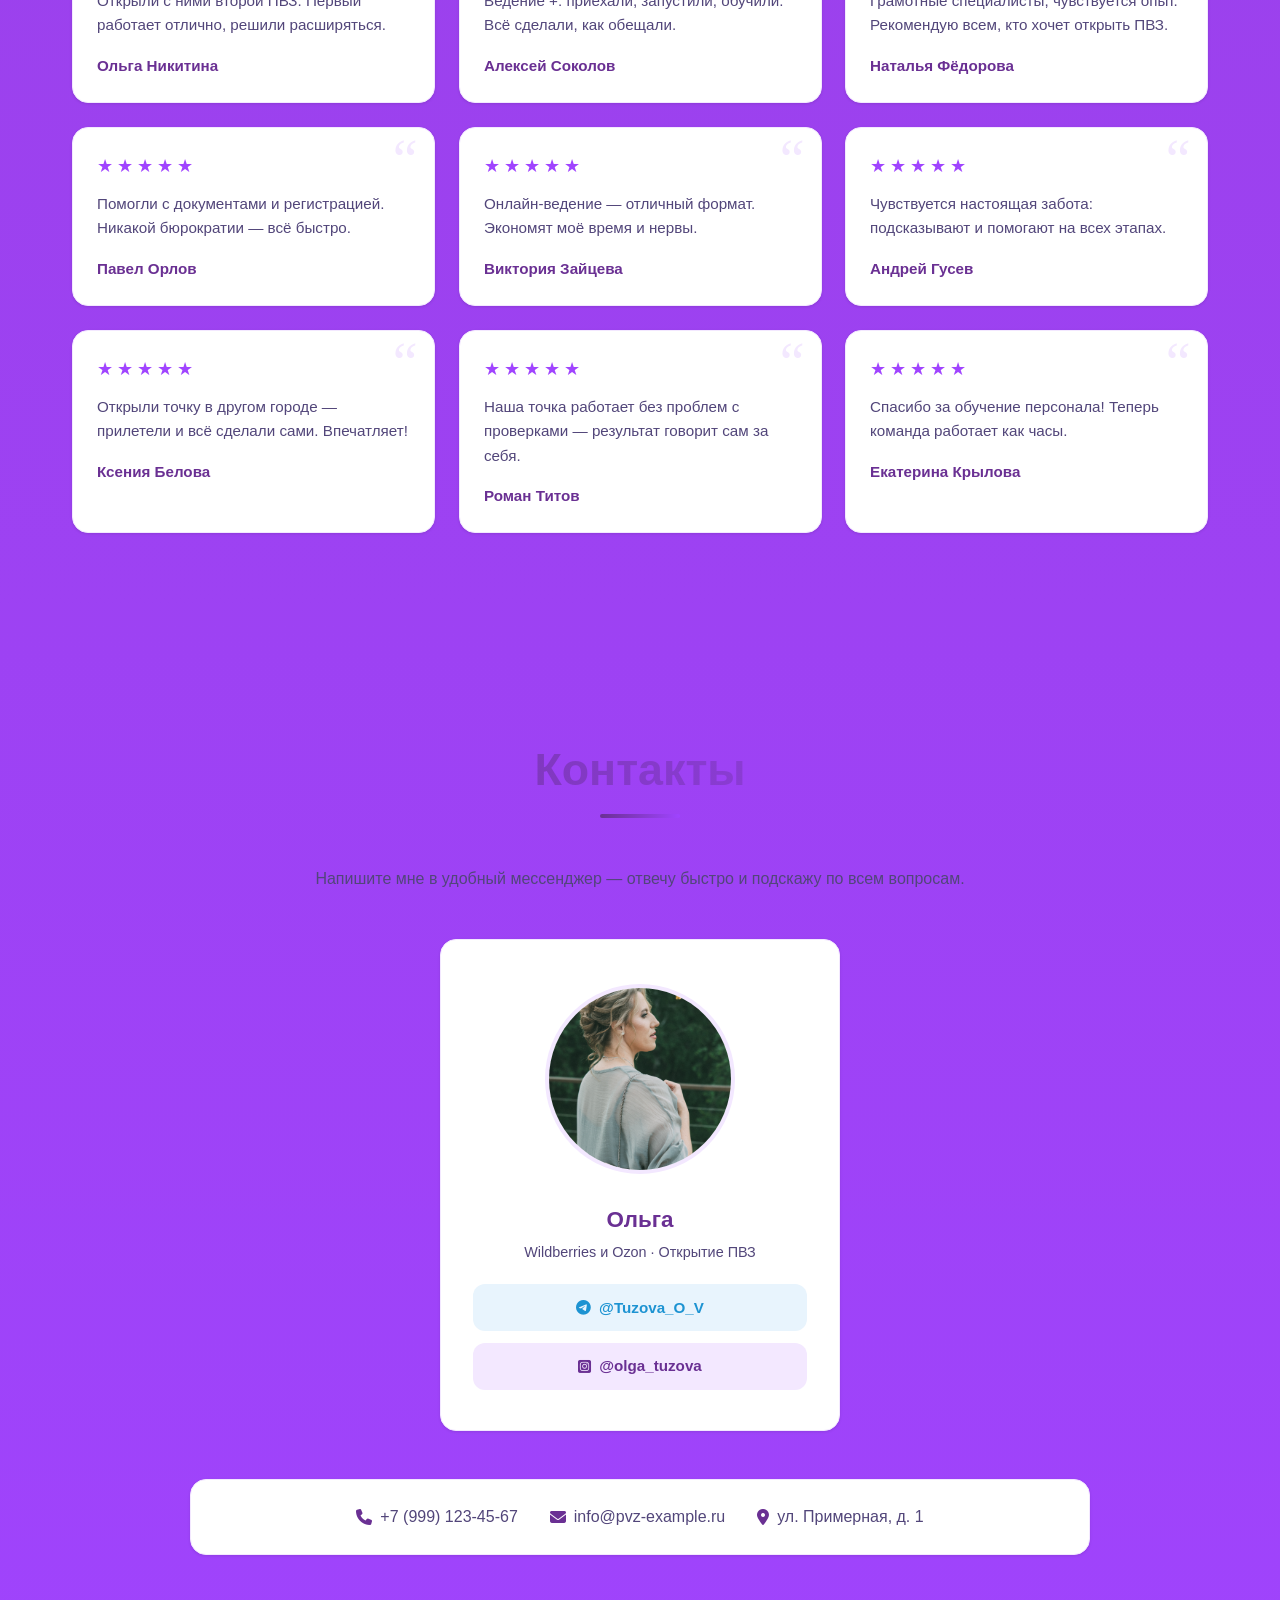
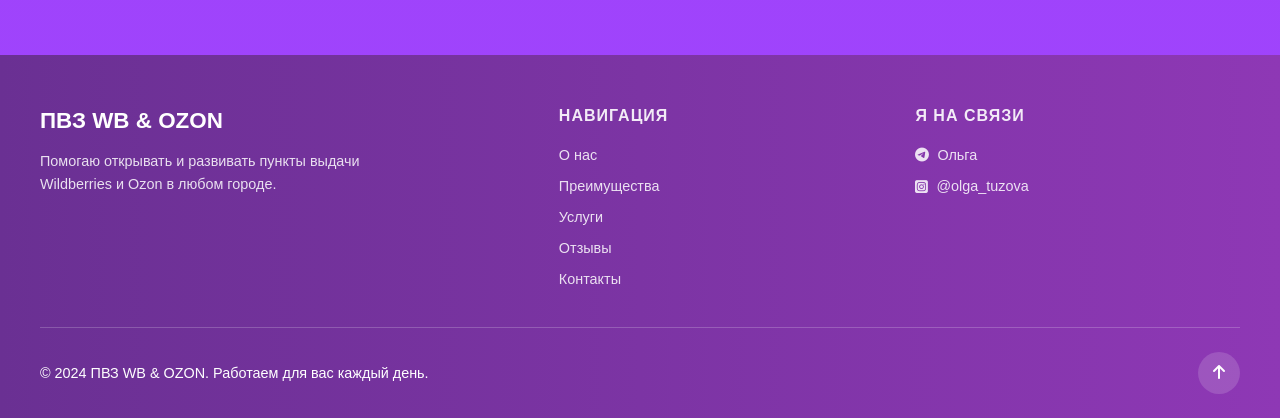
==== commit dc80097e: "Update index.html" ====
--- a/index.html
+++ b/index.html
@@ -81,7 +81,7 @@
             </figure>
         </div>
         <div class="hero-badge">🚀 Более 70 ПВЗ открыто под моим руководством</div>
-        <h1>Откройте ПВЗ,<br>который <span class="gradient-text">приносит прибыль</span></h1>
+        <h1><i>Откройте ПВЗ,<br>который <span class="gradient-text">приносит прибыль</span></i></h1>
         <p>Ольга проведёт вас <i>от идеи до работающего пункта выдачи Wildberries и Ozon: поможет с помещением, документами и обучением команды.</i></p>
         <div class="hero-actions">
             <button class="cta-button" onclick="location.href='#contact'">Написать нам</button>
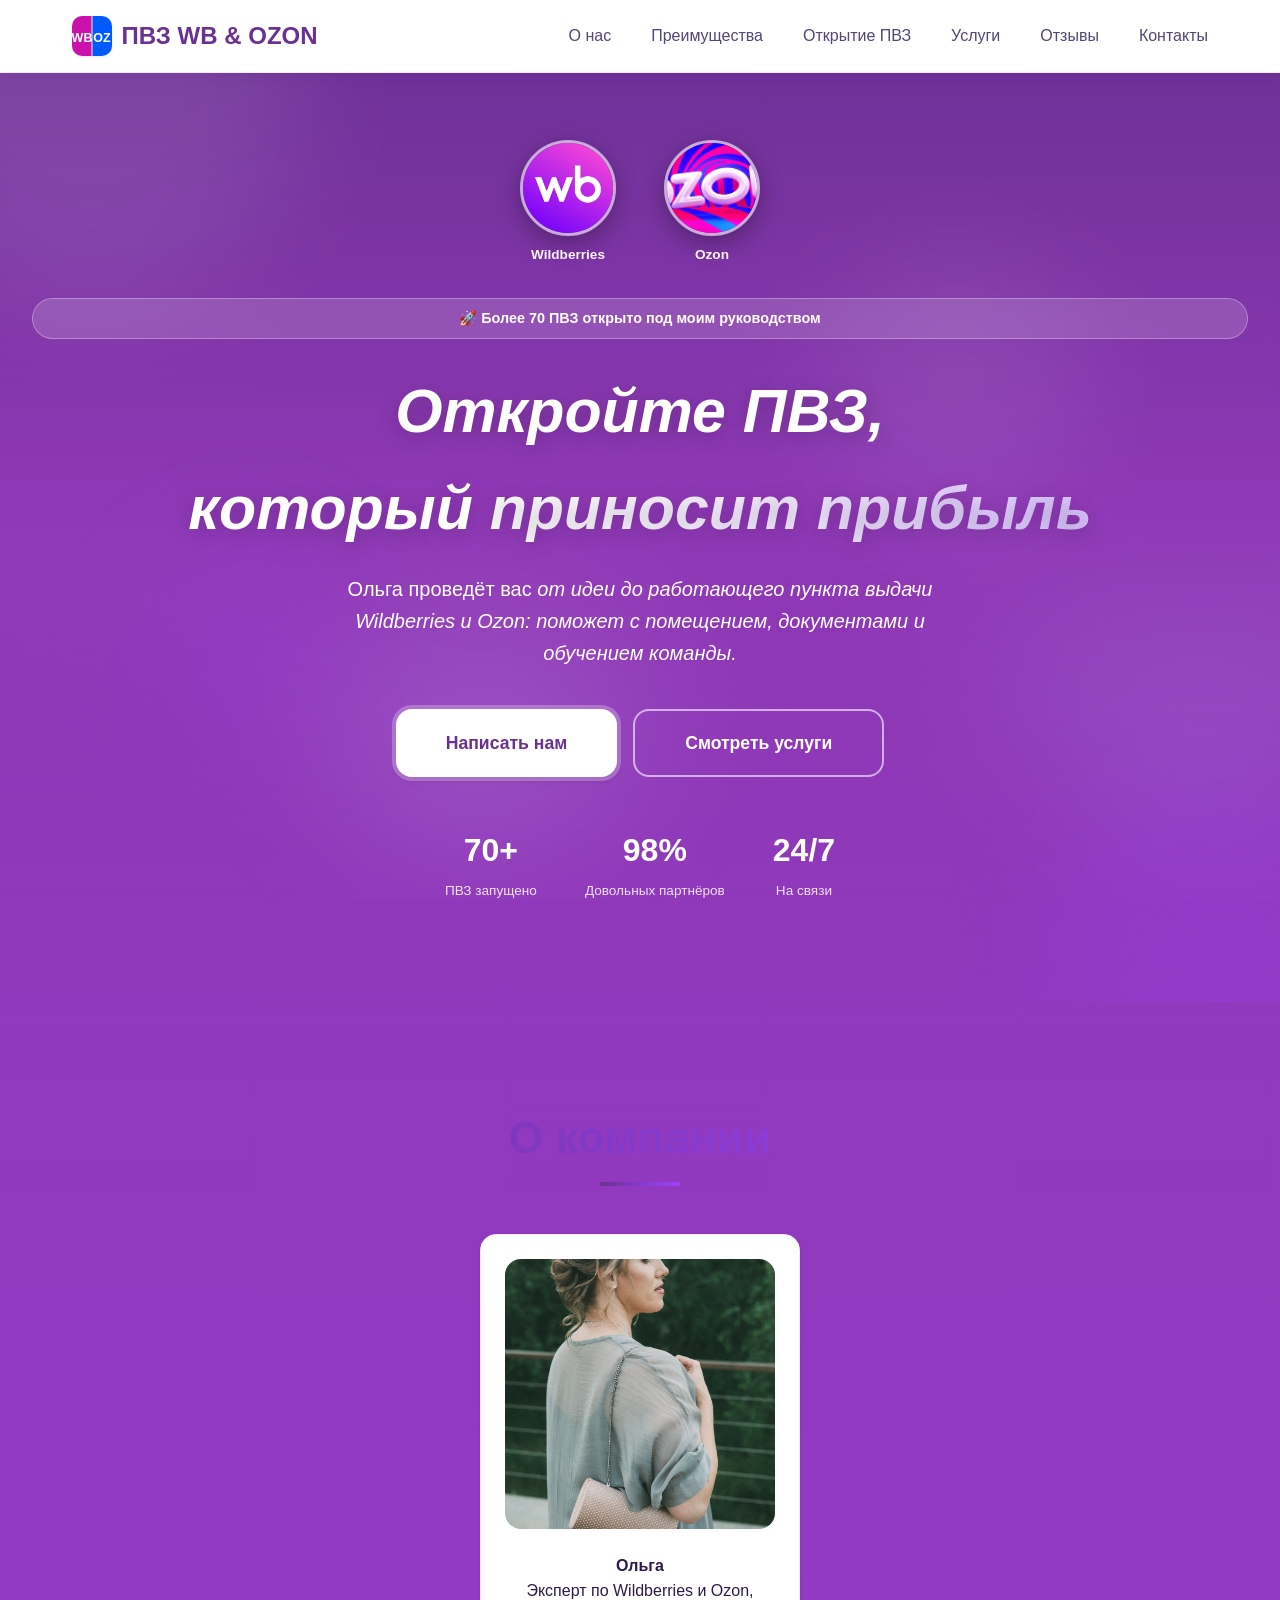
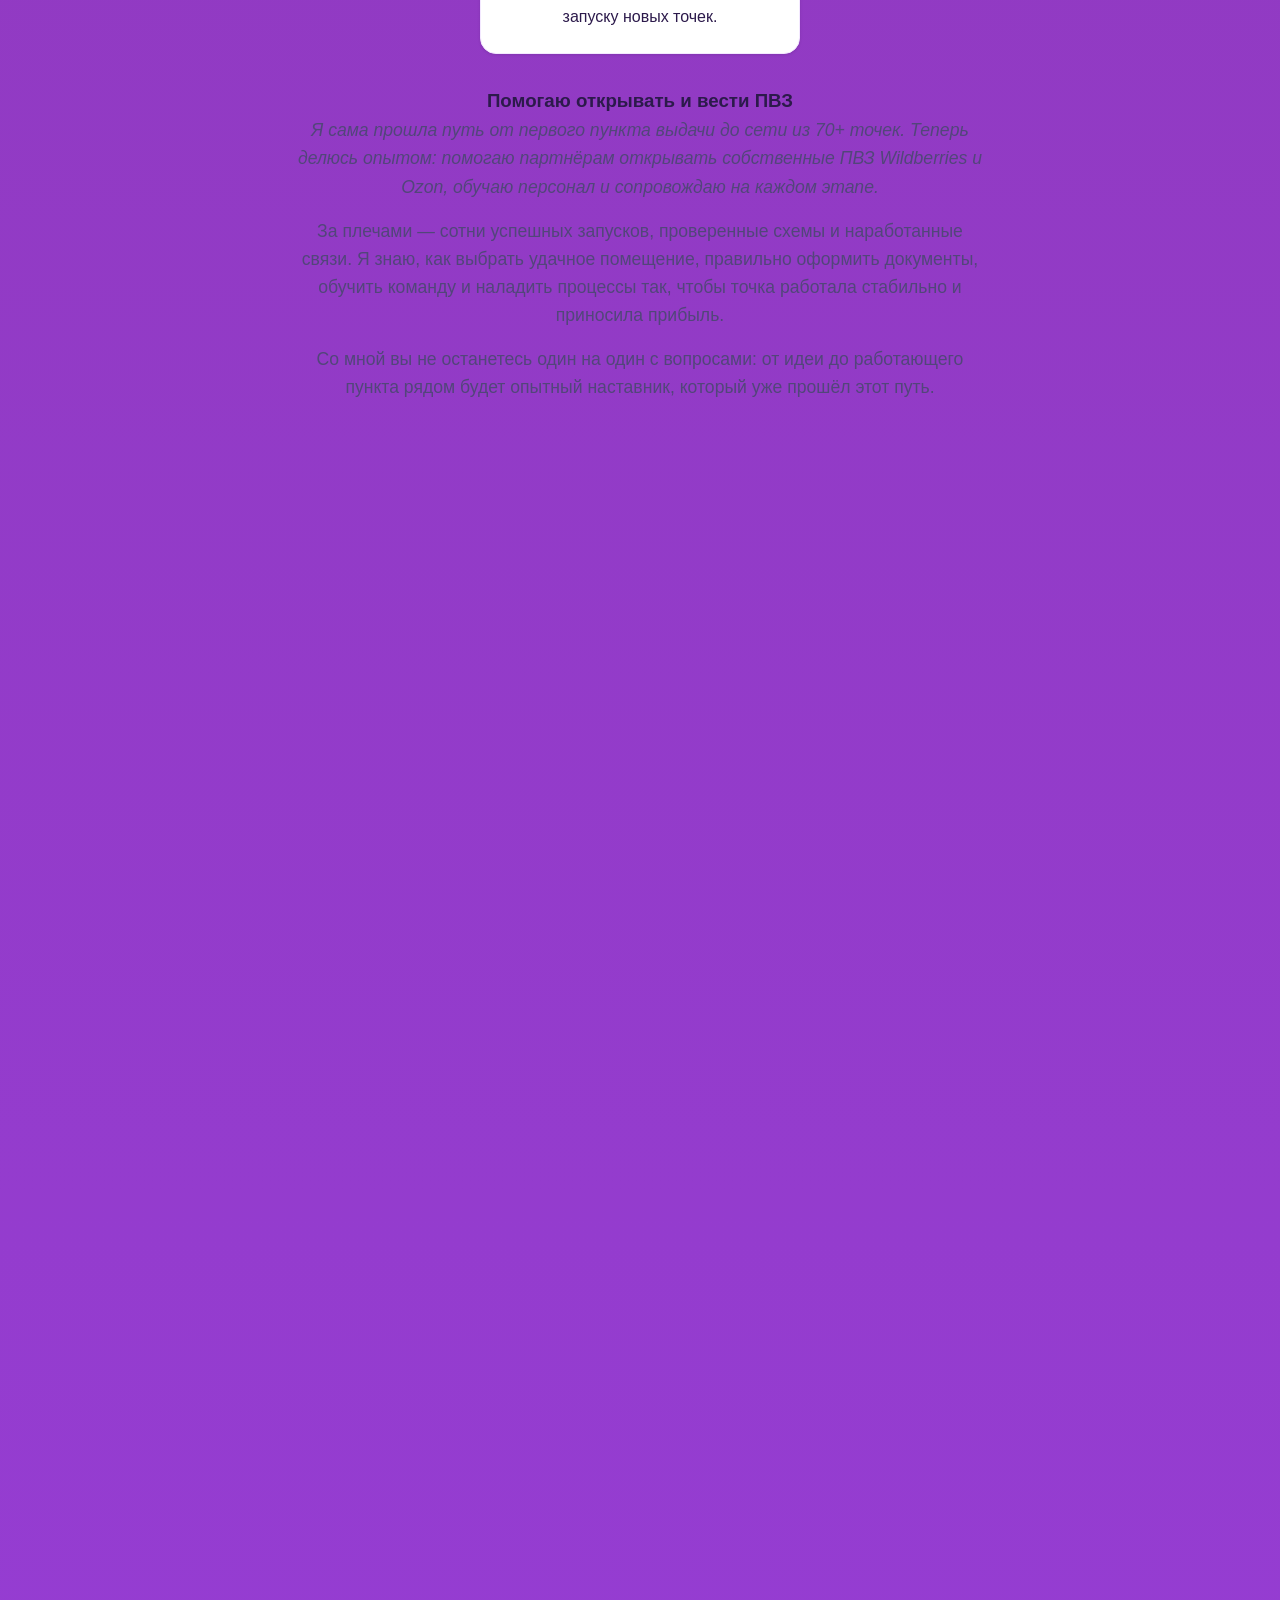
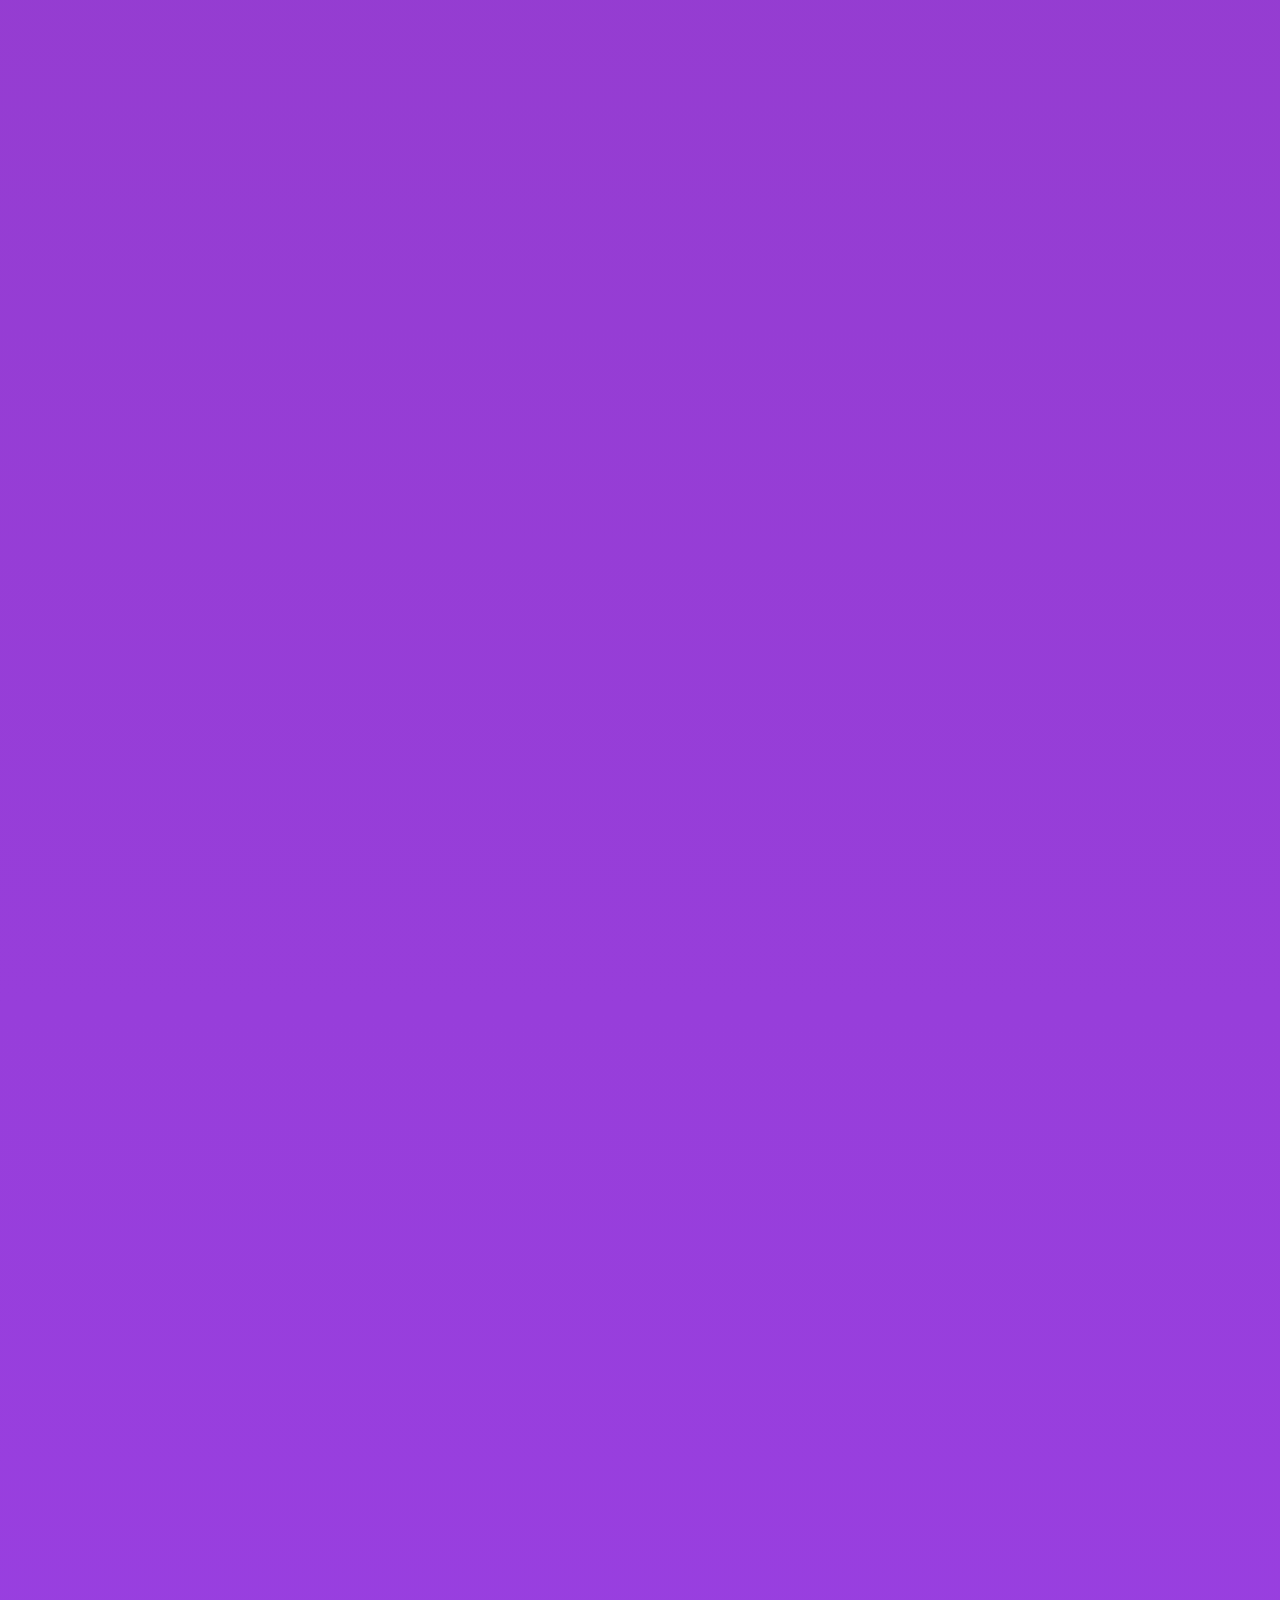
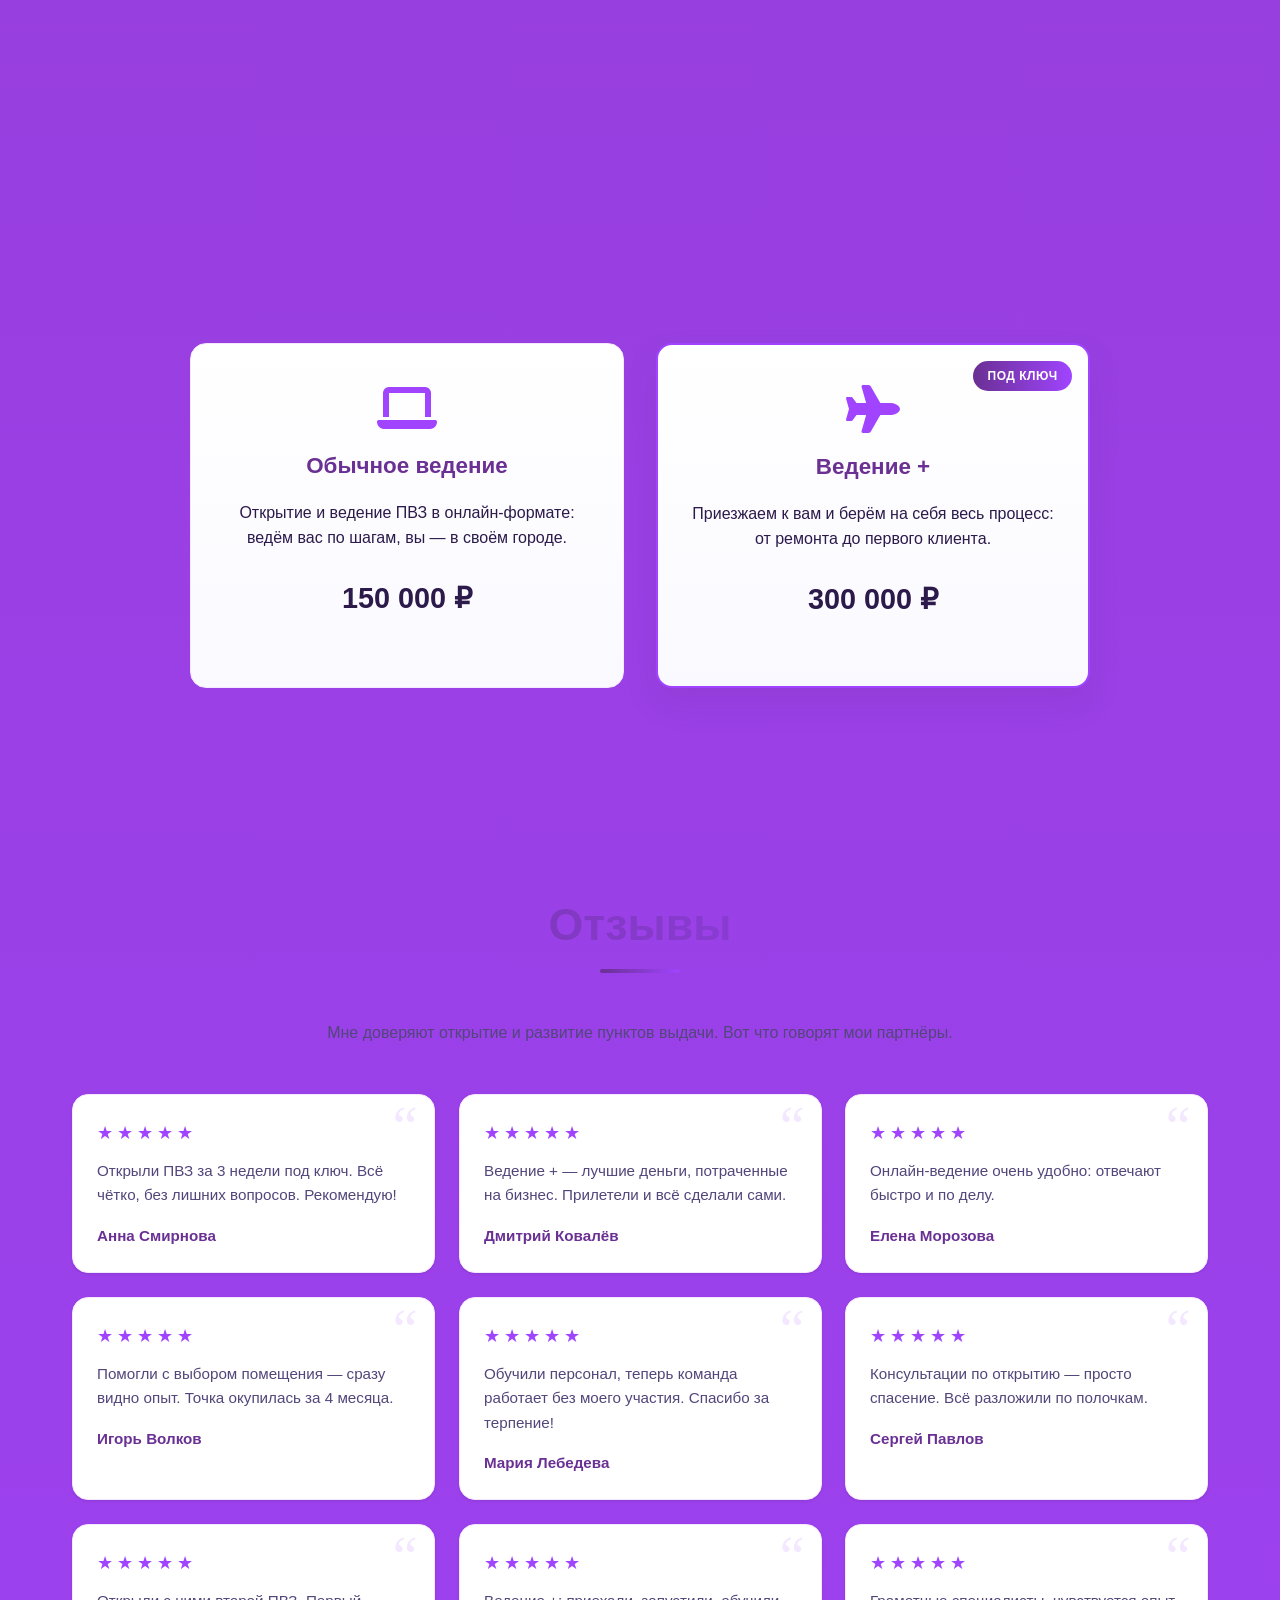
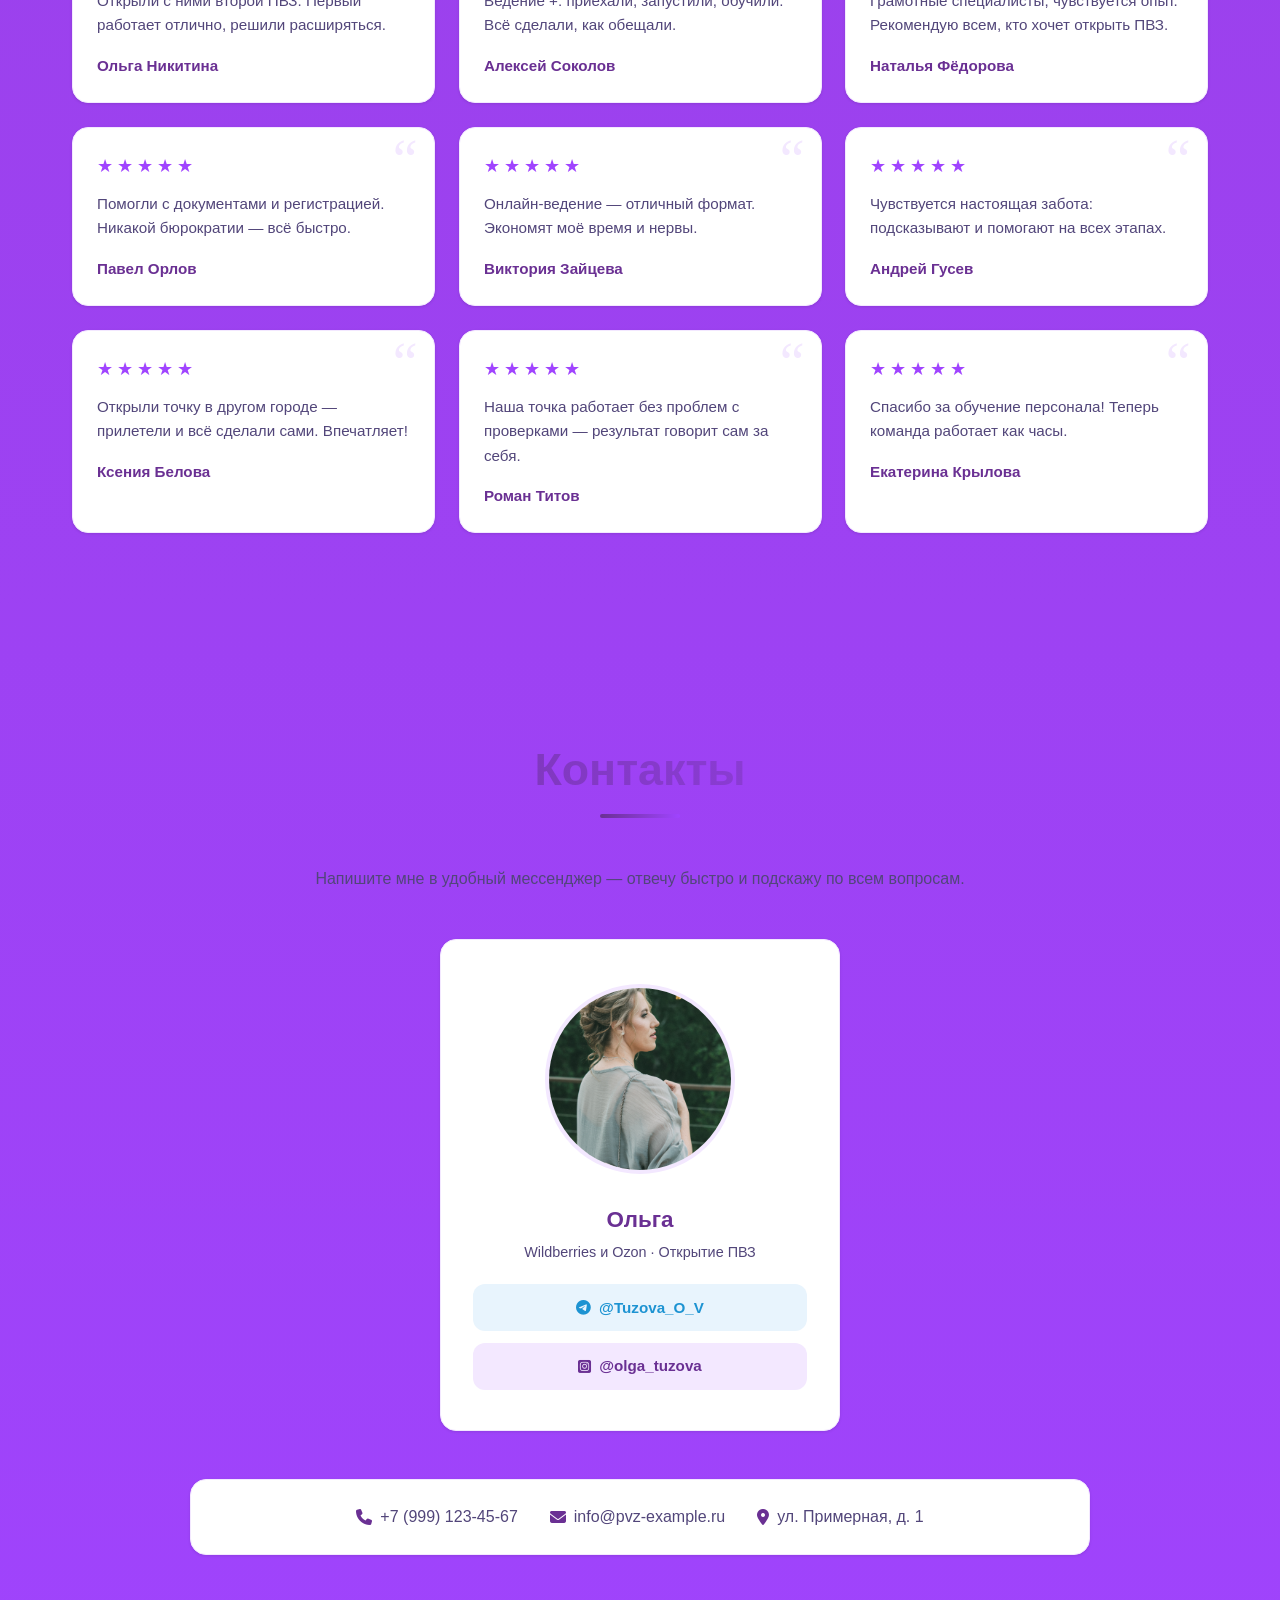
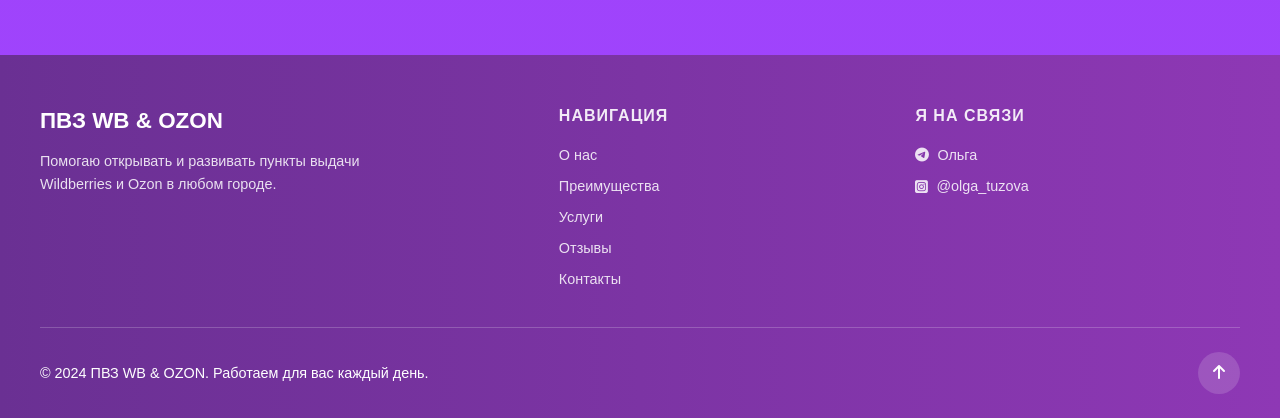
==== commit c8303c15: "Update index.html" ====
--- a/index.html
+++ b/index.html
@@ -113,7 +113,7 @@
             </div>
             <div class="about-text">
                 <h3>Помогаю открывать и вести ПВЗ</h3>
-                <p>Я сама прошла путь от первого пункта выдачи до сети из 70+ точек. Теперь делюсь опытом: помогаю партнёрам открывать собственные ПВЗ Wildberries и Ozon, обучаю персонал и сопровождаю на каждом этапе.</p>
+                <p><i>Я сама прошла путь от первого пункта выдачи до сети из 70+ точек. Теперь делюсь опытом: помогаю партнёрам открывать собственные ПВЗ Wildberries и Ozon, обучаю персонал и сопровождаю на каждом этапе.</i></p>
                 <p>За плечами — сотни успешных запусков, проверенные схемы и наработанные связи. Я знаю, как выбрать удачное помещение, правильно оформить документы, обучить команду и наладить процессы так, чтобы точка работала стабильно и приносила прибыль.</p>
                 <p>Со мной вы не останетесь один на один с вопросами: от идеи до работающего пункта рядом будет опытный наставник, который уже прошёл этот путь.</p>
             </div>
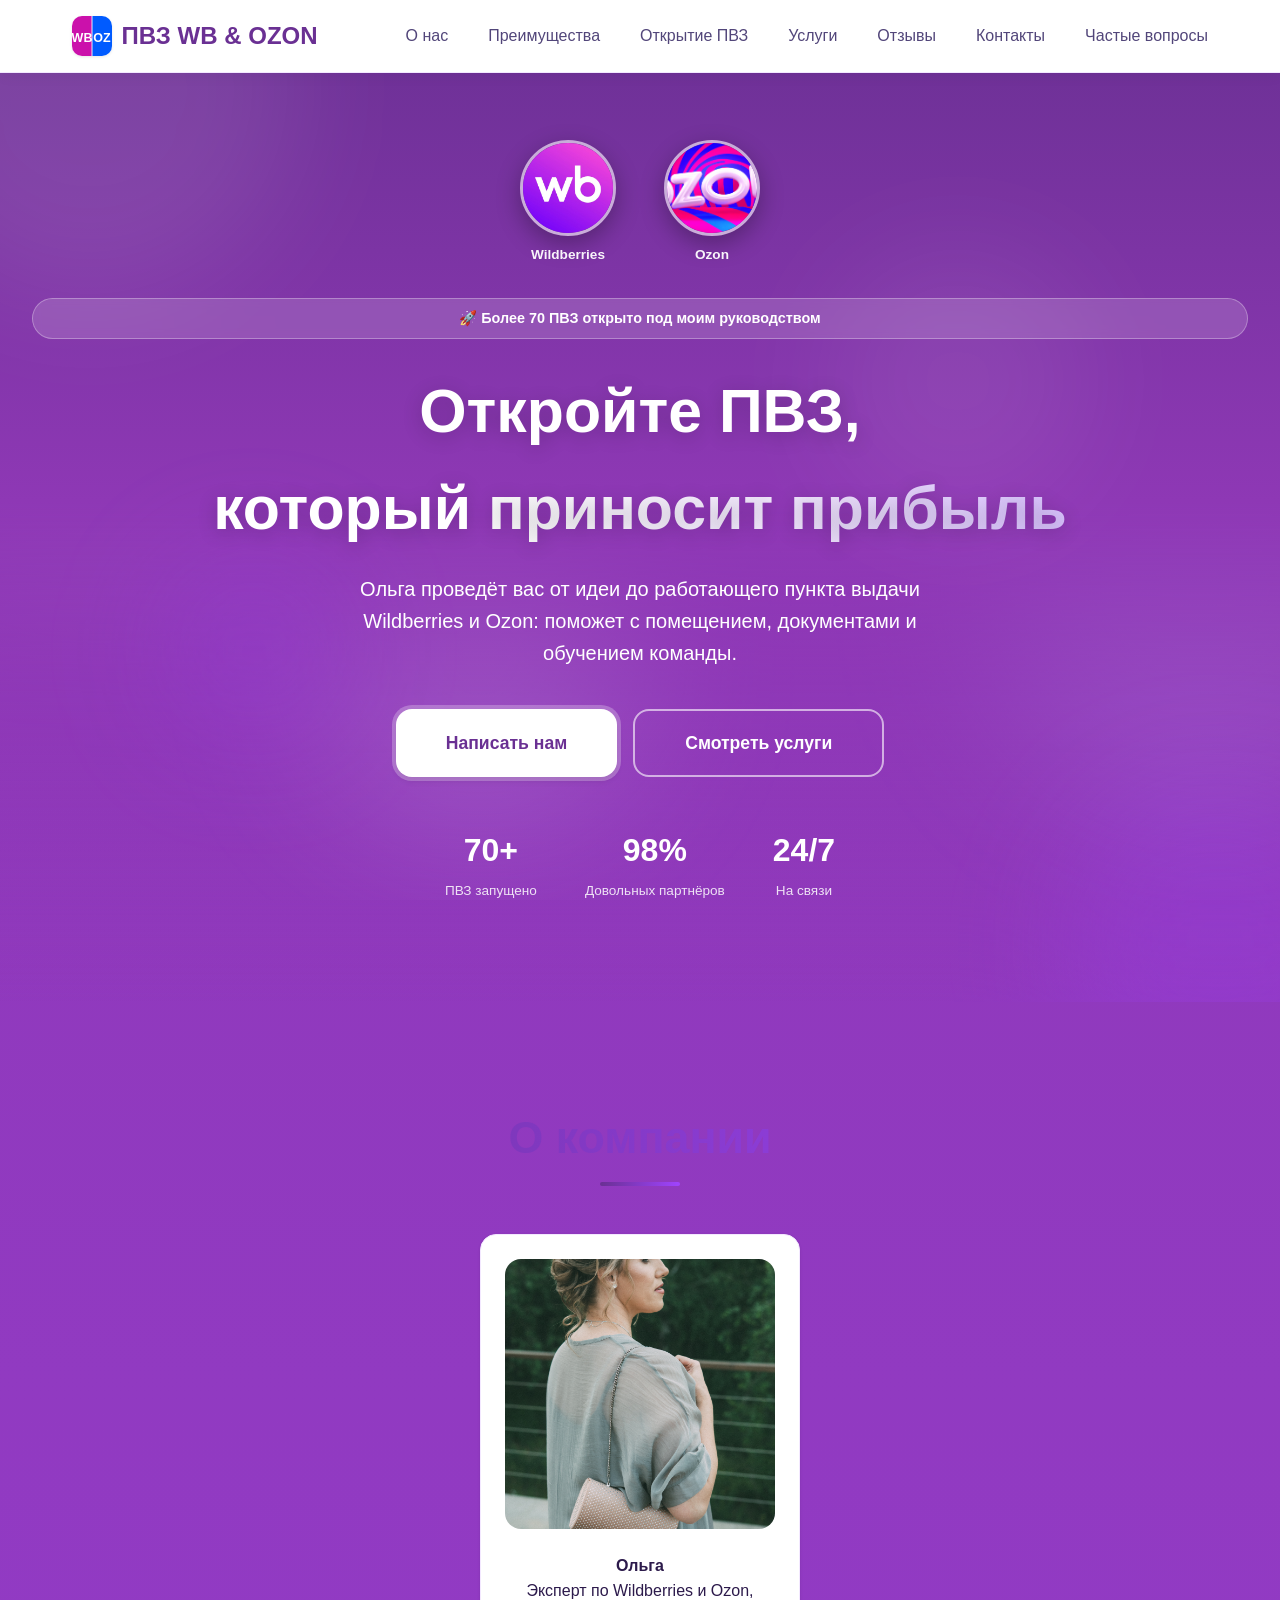
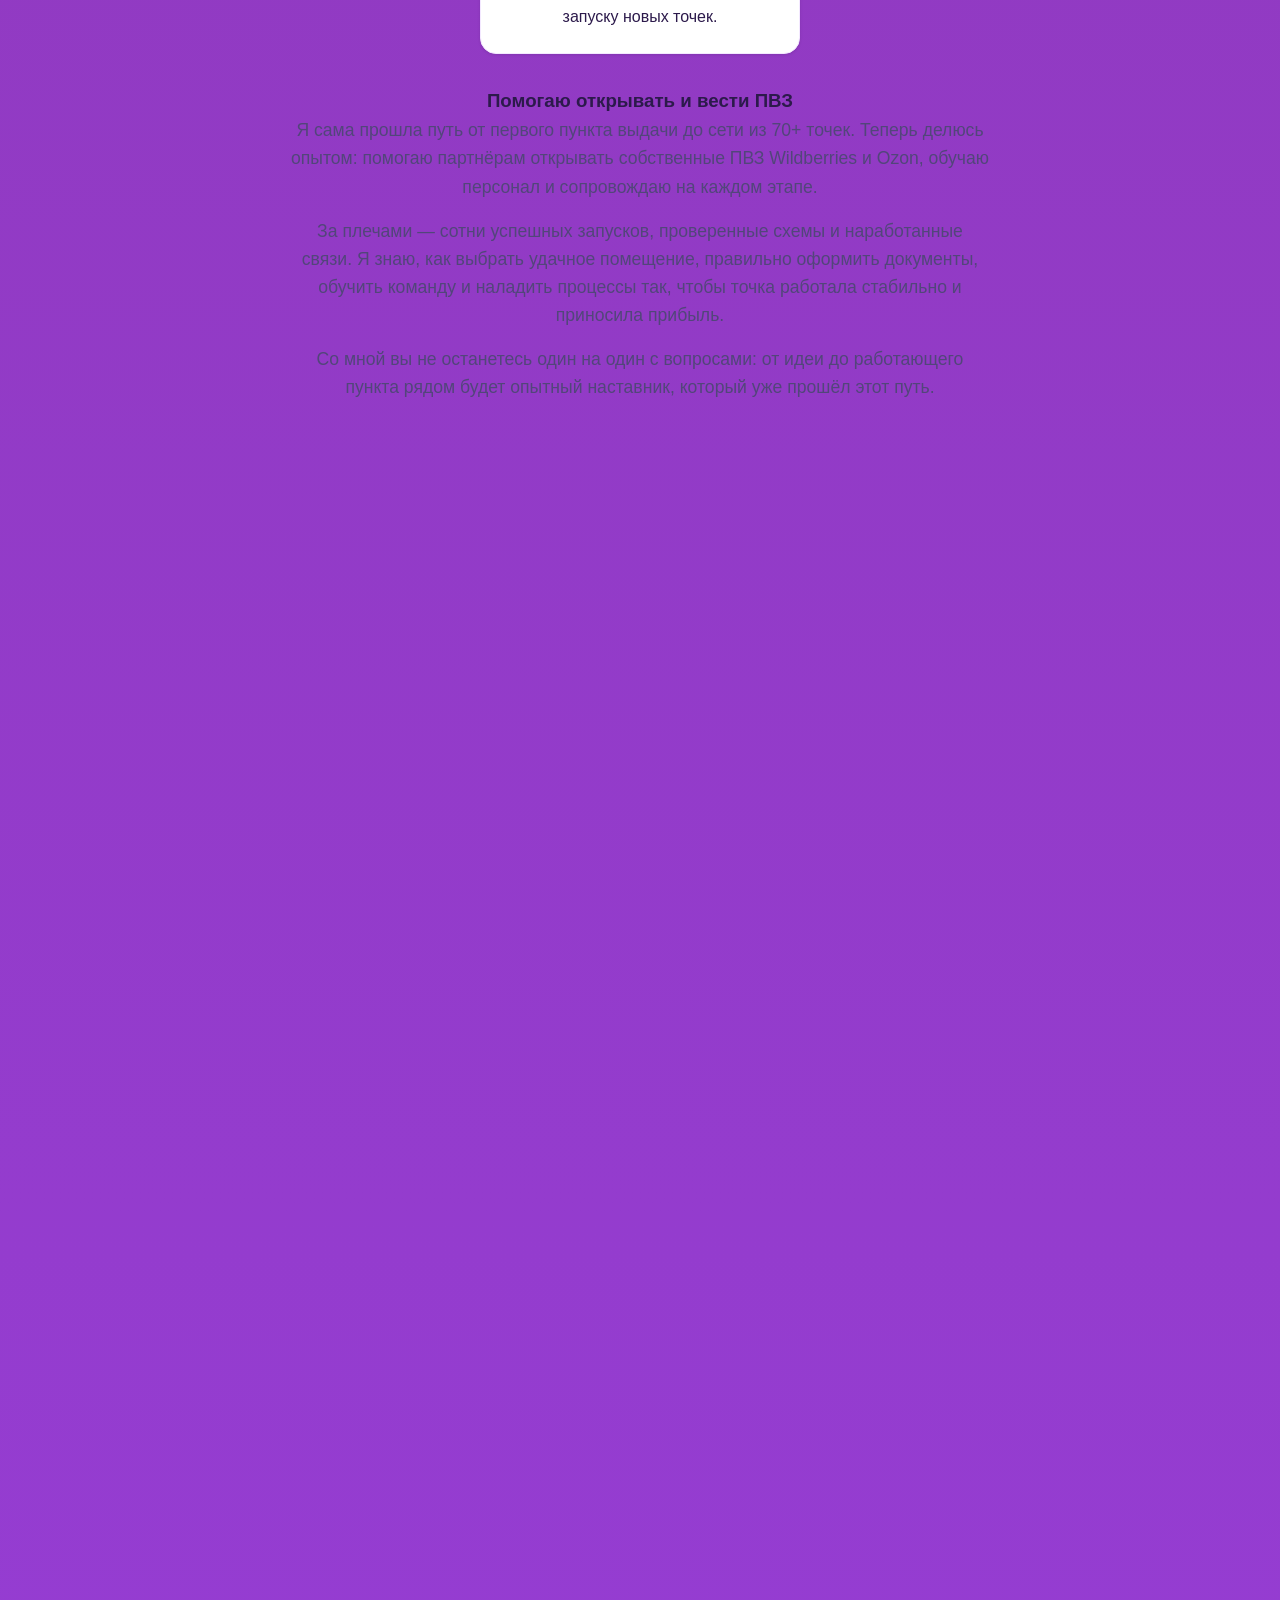
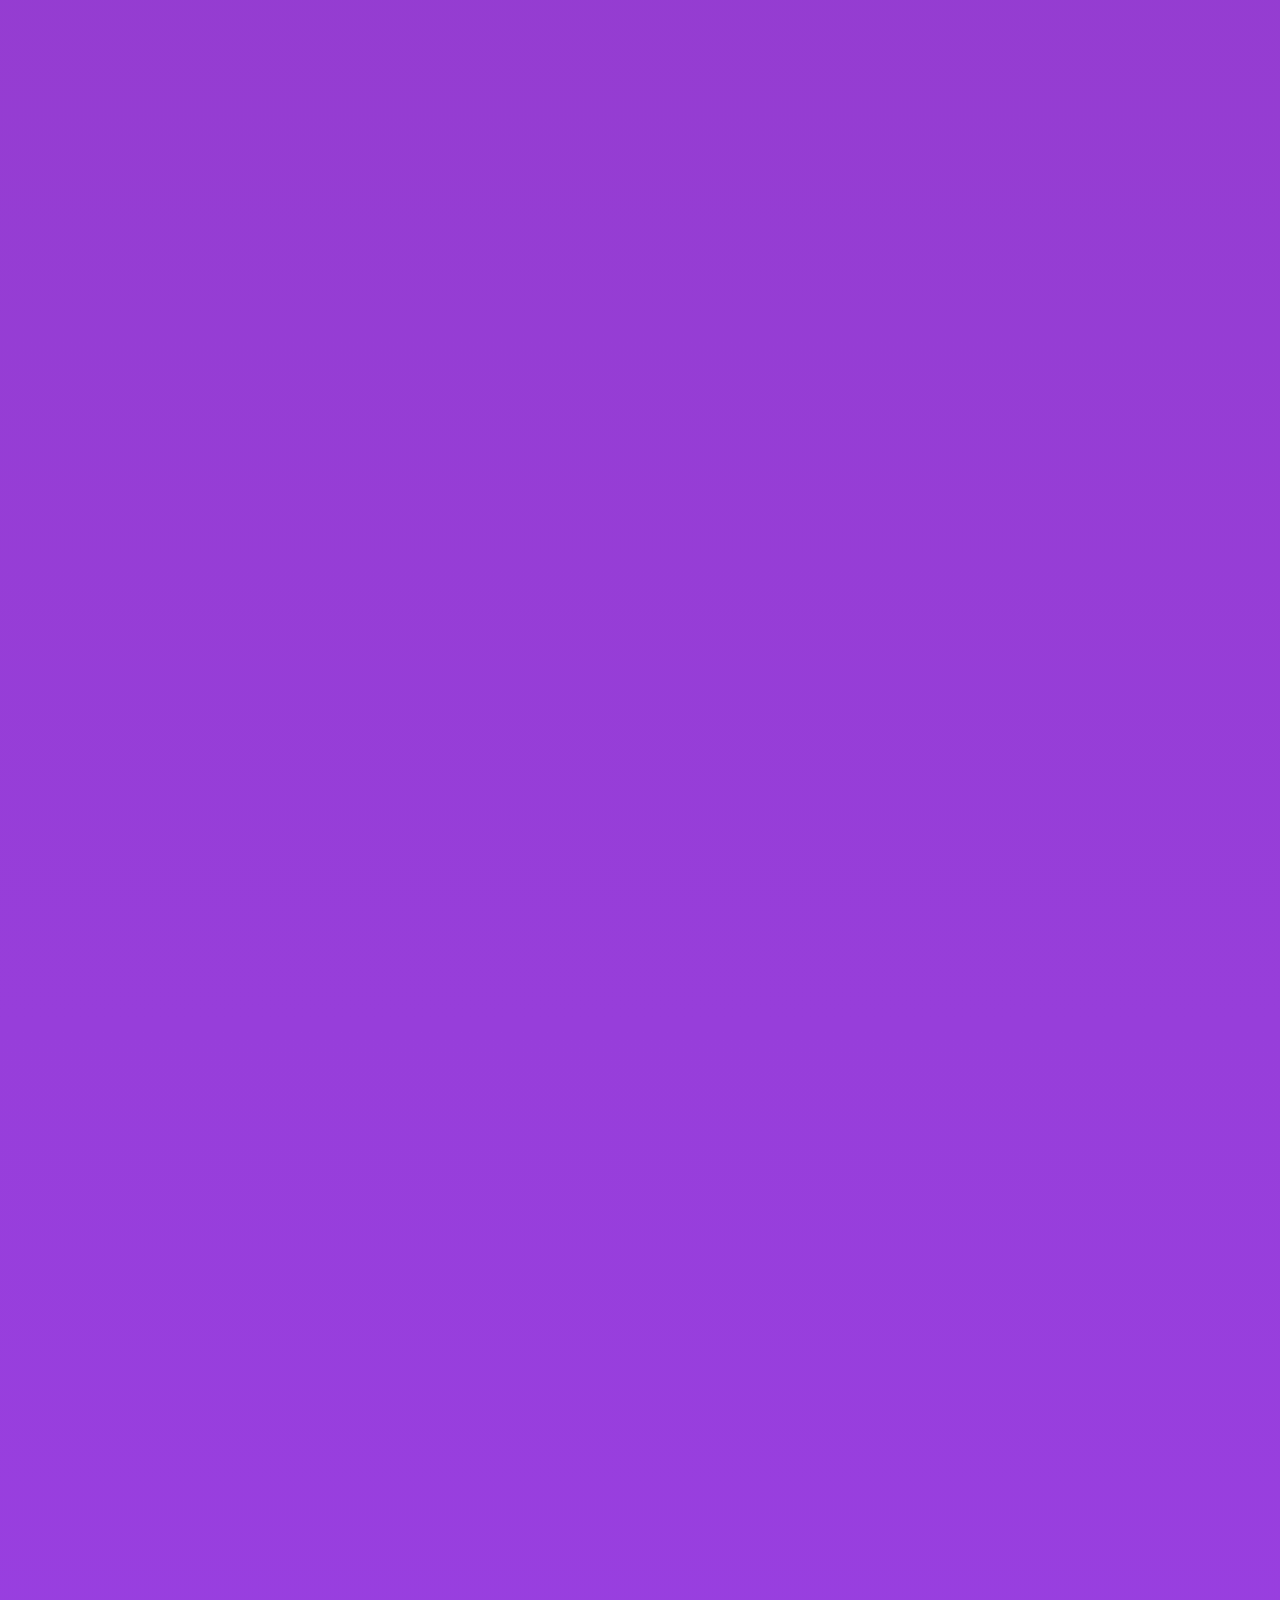
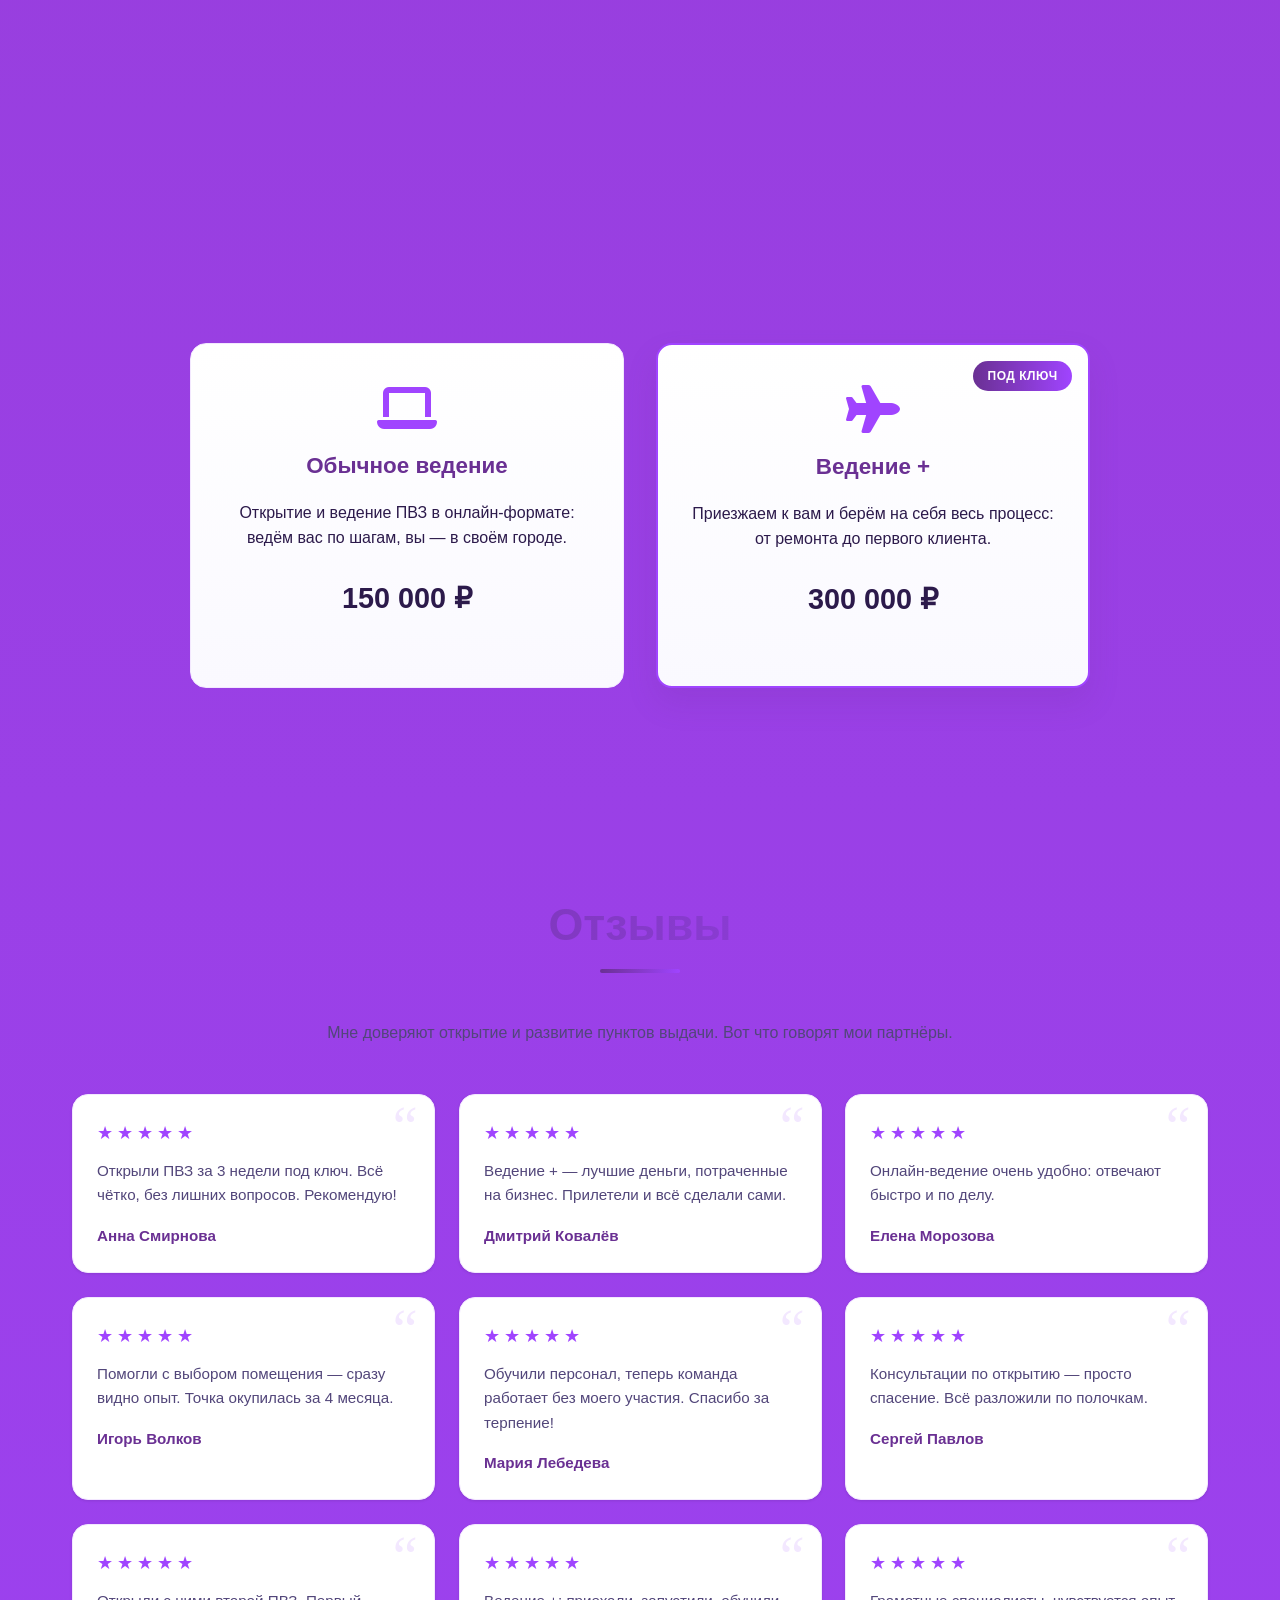
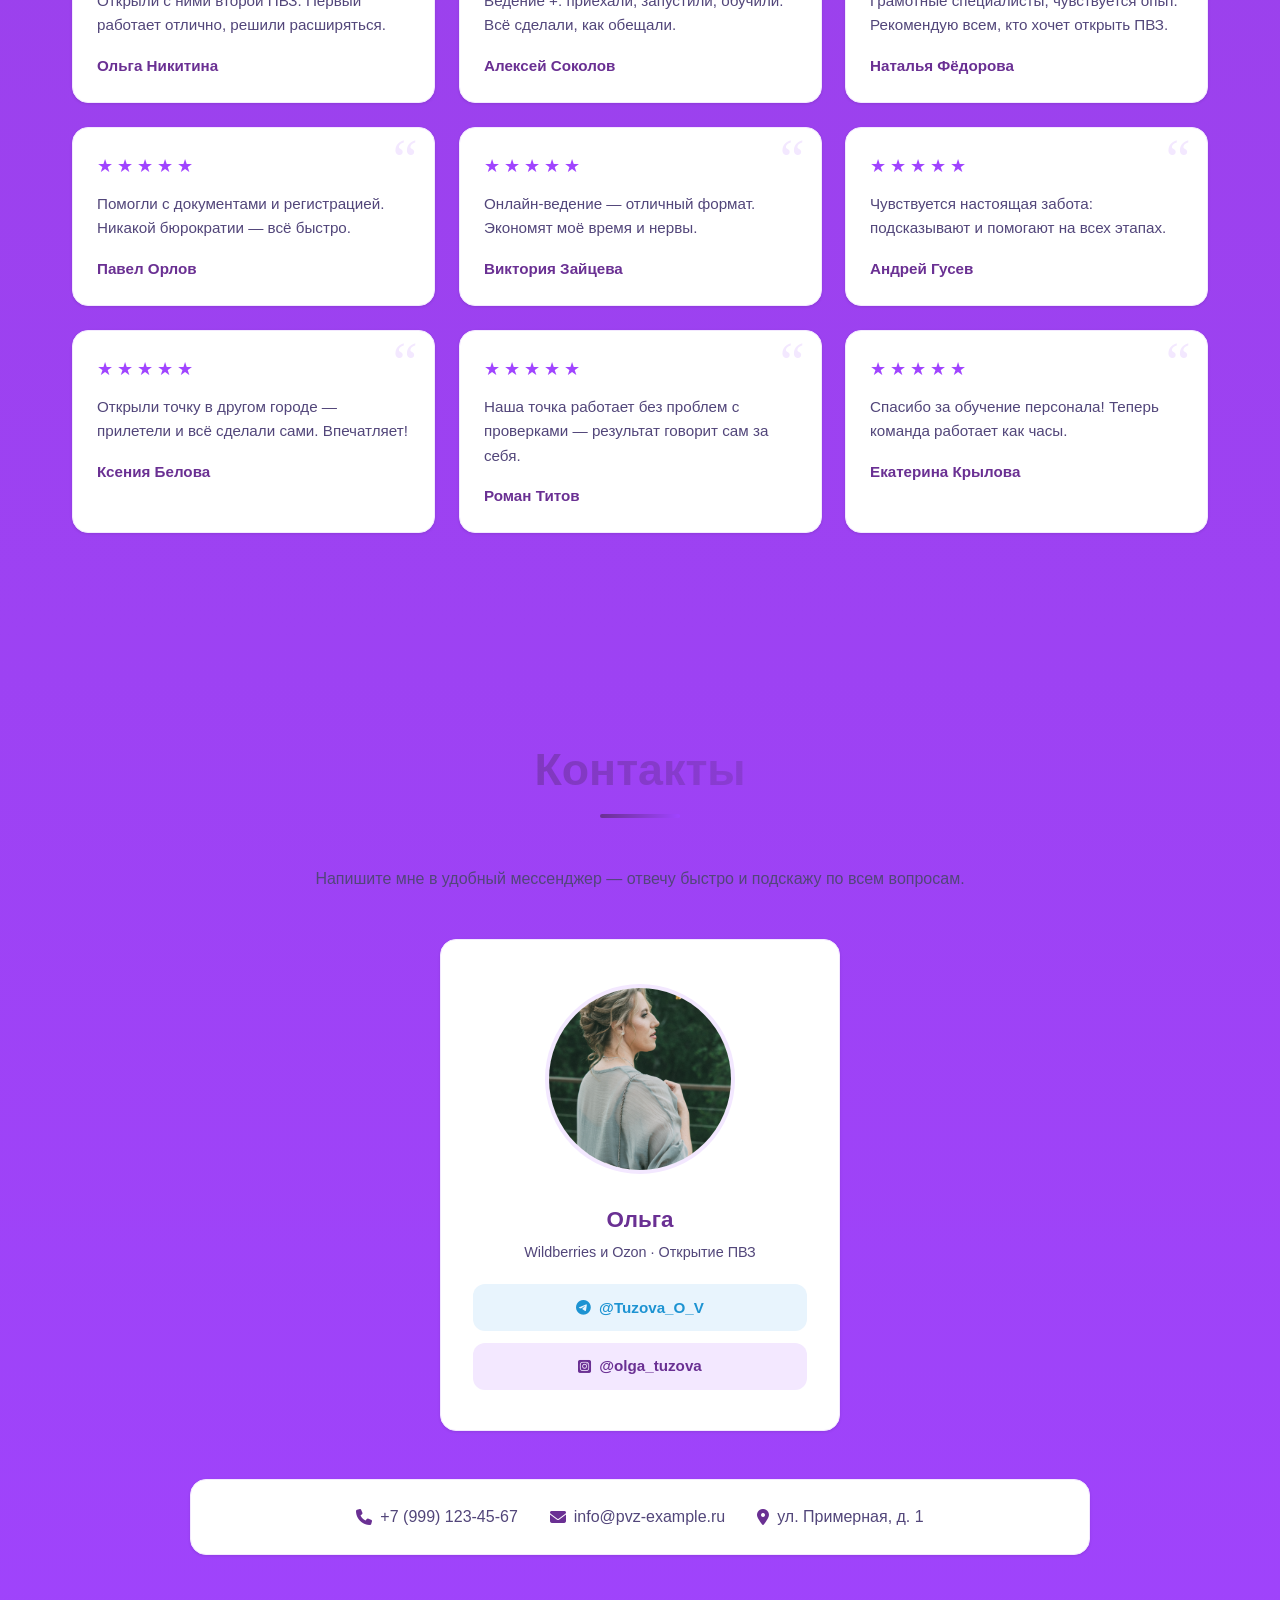
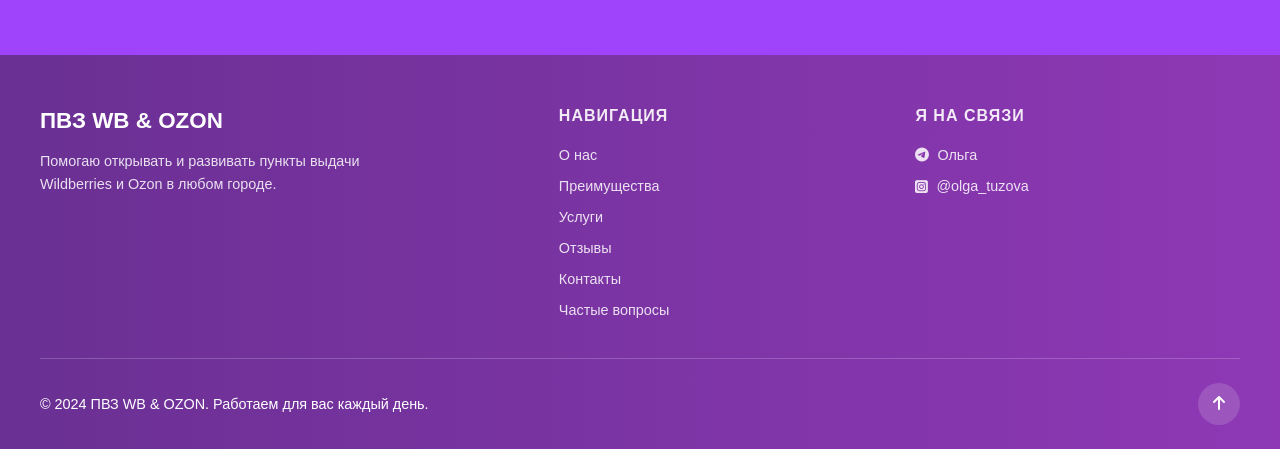
==== commit c288f978: "Rename index (3).html to index.html" ====
--- a/index.html
+++ b/index.html
@@ -4,15 +4,13 @@
     <meta charset="UTF-8">
     <meta name="viewport" content="width=device-width, initial-scale=1.0">
     <!-- 📝 Изменено название -->
-    <title>ПВЗ WB и OZON  | Ольга</title>
+    <title>ПВЗ WB  | Ольга</title>
     
     <!-- Подключение иконок Font Awesome -->
     <link rel="stylesheet" href="https://cdnjs.cloudflare.com/ajax/libs/font-awesome/6.5.2/css/all.min.css" crossorigin="anonymous" referrerpolicy="no-referrer" />
     <link rel="icon" href="data:image/svg+xml,%3Csvg xmlns='http://www.w3.org/2000/svg' viewBox='0 0 64 64'%3E%3Crect x='0' y='0' width='32' height='64' fill='%23cb11ab'/%3E%3Crect x='32' y='0' width='32' height='64' fill='%23005bff'/%3E%3Crect x='31' y='0' width='2' height='64' fill='white' opacity='0.7'/%3E%3Ctext x='16' y='42' font-family='Arial' font-size='20' font-weight='bold' fill='white' text-anchor='middle'%3EWB%3C/text%3E%3Ctext x='48' y='42' font-family='Arial' font-size='20' font-weight='bold' fill='white' text-anchor='middle'%3EOZ%3C/text%3E%3C/svg%3E" />
-
-        <link rel="stylesheet" href="style.css">
-
-<script type="text/javascript" src="https://gc.kis.v2.scr.kaspersky-labs.com/FD126C42-EBFA-4E12-B309-BB3FDD723AC1/main.js?attr=[base64]" nonce="78419b0316d70e937d0f4beb20b5c4fd" charset="UTF-8"></script></head>
+    <link rel="stylesheet" href="style.css">
+<script type="text/javascript" src="https://gc.kis.v2.scr.kaspersky-labs.com/FD126C42-EBFA-4E12-B309-BB3FDD723AC1/main.js?attr=[base64]" nonce="2dafb353dda525c7e482deac6af7dca2" charset="UTF-8"></script></head>
 <body>
 
 <div class="bg-decor" aria-hidden="true">
@@ -41,6 +39,7 @@
                 <li><a href="#services">Услуги</a></li>
                 <li><a href="#reviews">Отзывы</a></li>
                 <li><a href="#contact">Контакты</a></li>
+                <li><a href="faq.html">Частые вопросы</a></li>
             </ul>
         </nav>
         <div class="mobile-toggle" id="mobileToggle" aria-label="Открыть меню" aria-expanded="false">
@@ -59,6 +58,7 @@
         <li><a href="#services" onclick="closeMobileMenu()">Услуги</a></li>
         <li><a href="#reviews" onclick="closeMobileMenu()">Отзывы</a></li>
         <li><a href="#contact" onclick="closeMobileMenu()">Контакты</a></li>
+        <li><a href="faq.html" onclick="closeMobileMenu()">Частые вопросы</a></li>
     </ul>
 </div>
 
@@ -81,8 +81,8 @@
             </figure>
         </div>
         <div class="hero-badge">🚀 Более 70 ПВЗ открыто под моим руководством</div>
-        <h1><i>Откройте ПВЗ,<br>который <span class="gradient-text">приносит прибыль</span></i></h1>
-        <p>Ольга проведёт вас <i>от идеи до работающего пункта выдачи Wildberries и Ozon: поможет с помещением, документами и обучением команды.</i></p>
+        <h1>Откройте ПВЗ,<br>который <span class="gradient-text">приносит прибыль</span></h1>
+        <p>Ольга проведёт вас от идеи до работающего пункта выдачи Wildberries и Ozon: поможет с помещением, документами и обучением команды.</p>
         <div class="hero-actions">
             <button class="cta-button" onclick="location.href='#contact'">Написать нам</button>
             <a href="#services" class="cta-button ghost">Смотреть услуги</a>
@@ -113,7 +113,7 @@
             </div>
             <div class="about-text">
                 <h3>Помогаю открывать и вести ПВЗ</h3>
-                <p><i>Я сама прошла путь от первого пункта выдачи до сети из 70+ точек. Теперь делюсь опытом: помогаю партнёрам открывать собственные ПВЗ Wildberries и Ozon, обучаю персонал и сопровождаю на каждом этапе.</i></p>
+                <p>Я сама прошла путь от первого пункта выдачи до сети из 70+ точек. Теперь делюсь опытом: помогаю партнёрам открывать собственные ПВЗ Wildberries и Ozon, обучаю персонал и сопровождаю на каждом этапе.</p>
                 <p>За плечами — сотни успешных запусков, проверенные схемы и наработанные связи. Я знаю, как выбрать удачное помещение, правильно оформить документы, обучить команду и наладить процессы так, чтобы точка работала стабильно и приносила прибыль.</p>
                 <p>Со мной вы не останетесь один на один с вопросами: от идеи до работающего пункта рядом будет опытный наставник, который уже прошёл этот путь.</p>
             </div>
@@ -410,6 +410,7 @@
                 <li><a href="#services">Услуги</a></li>
                 <li><a href="#reviews">Отзывы</a></li>
                 <li><a href="#contact">Контакты</a></li>
+                <li><a href="faq.html">Частые вопросы</a></li>
             </ul>
         </div>
         <div class="footer-social">
